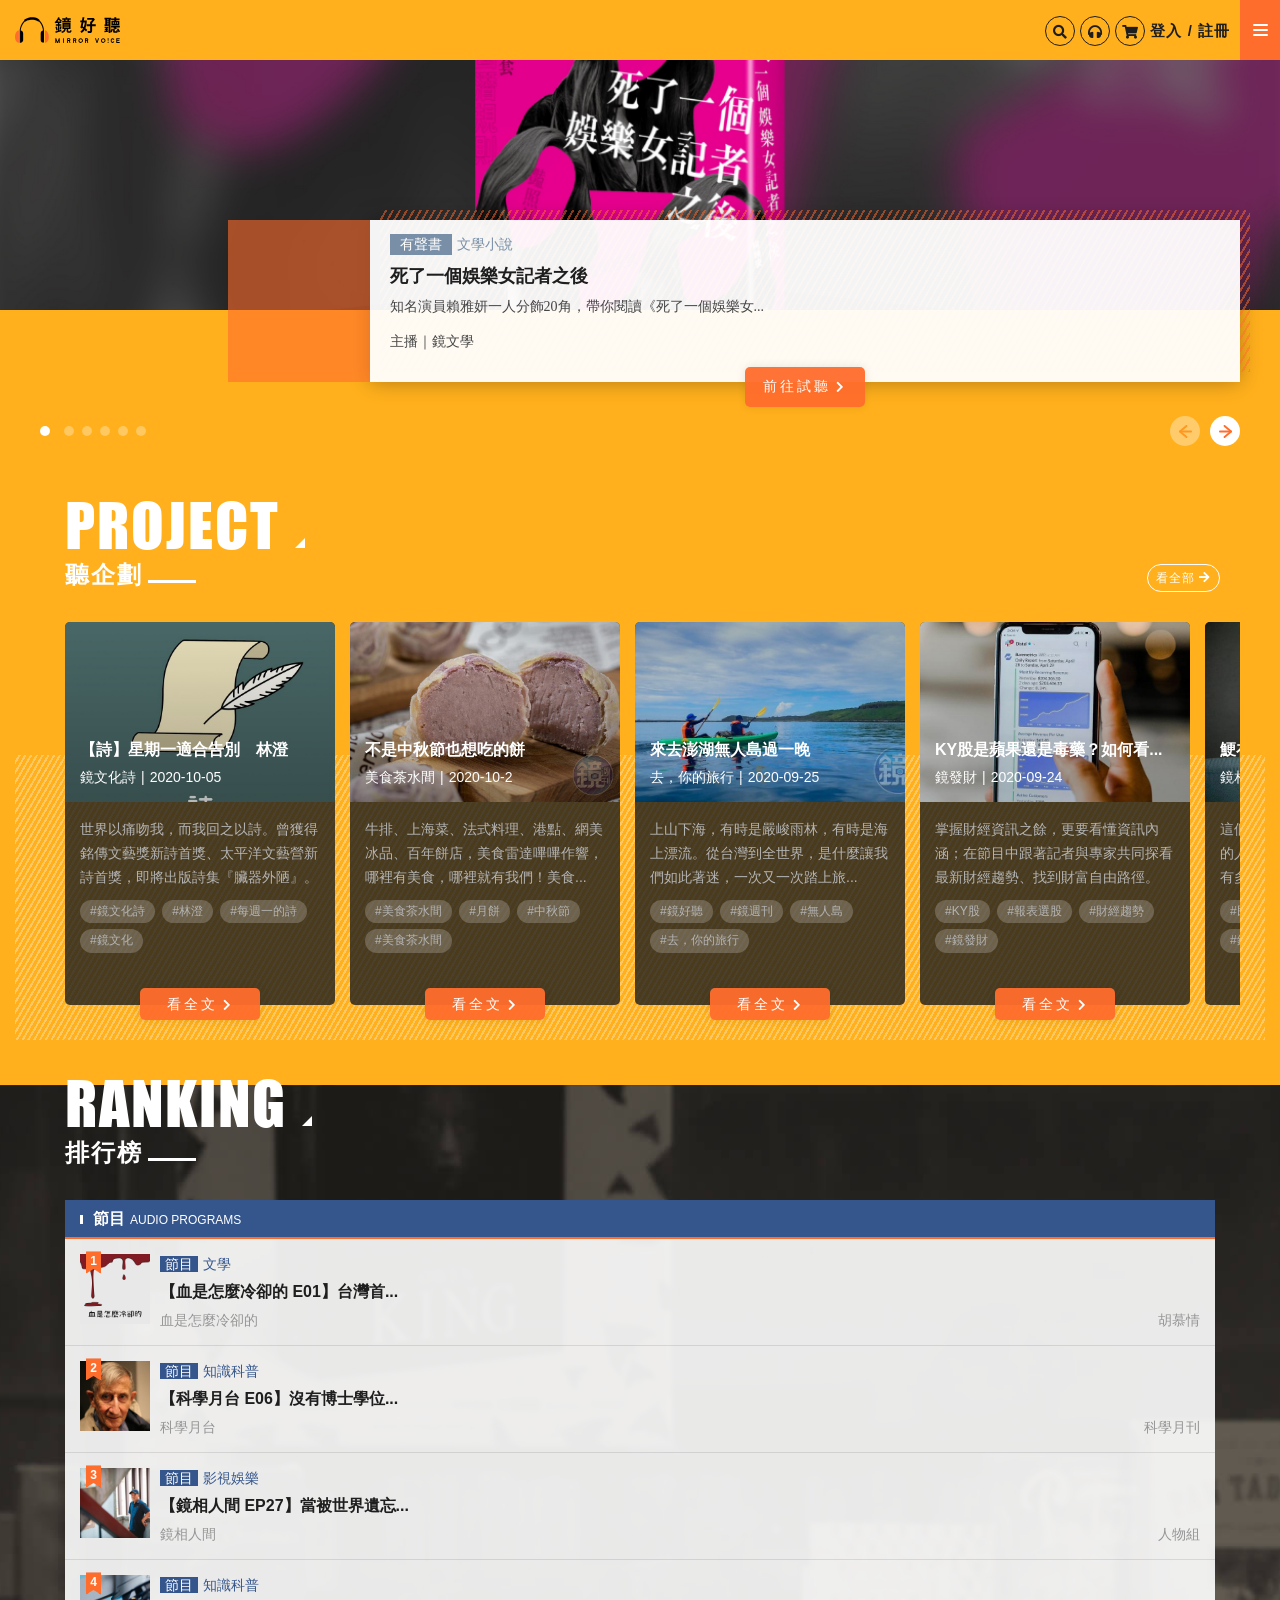
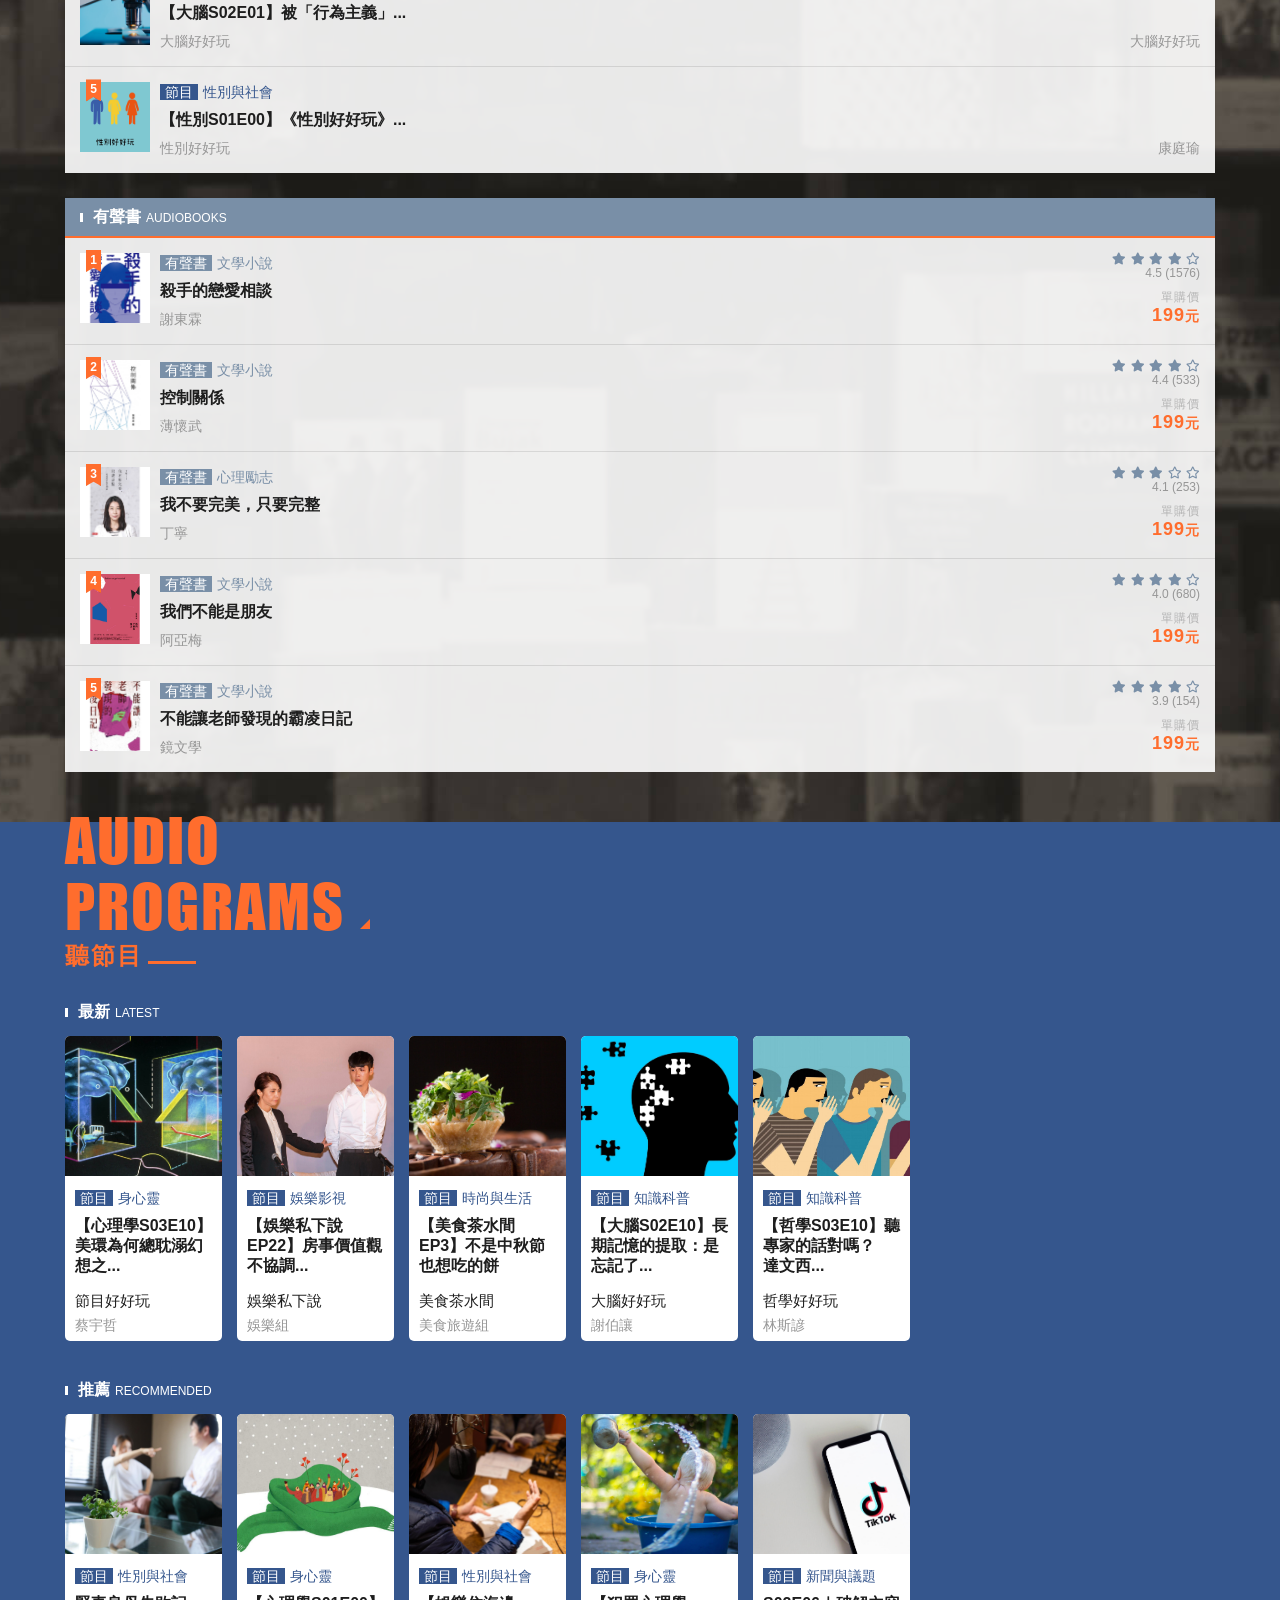
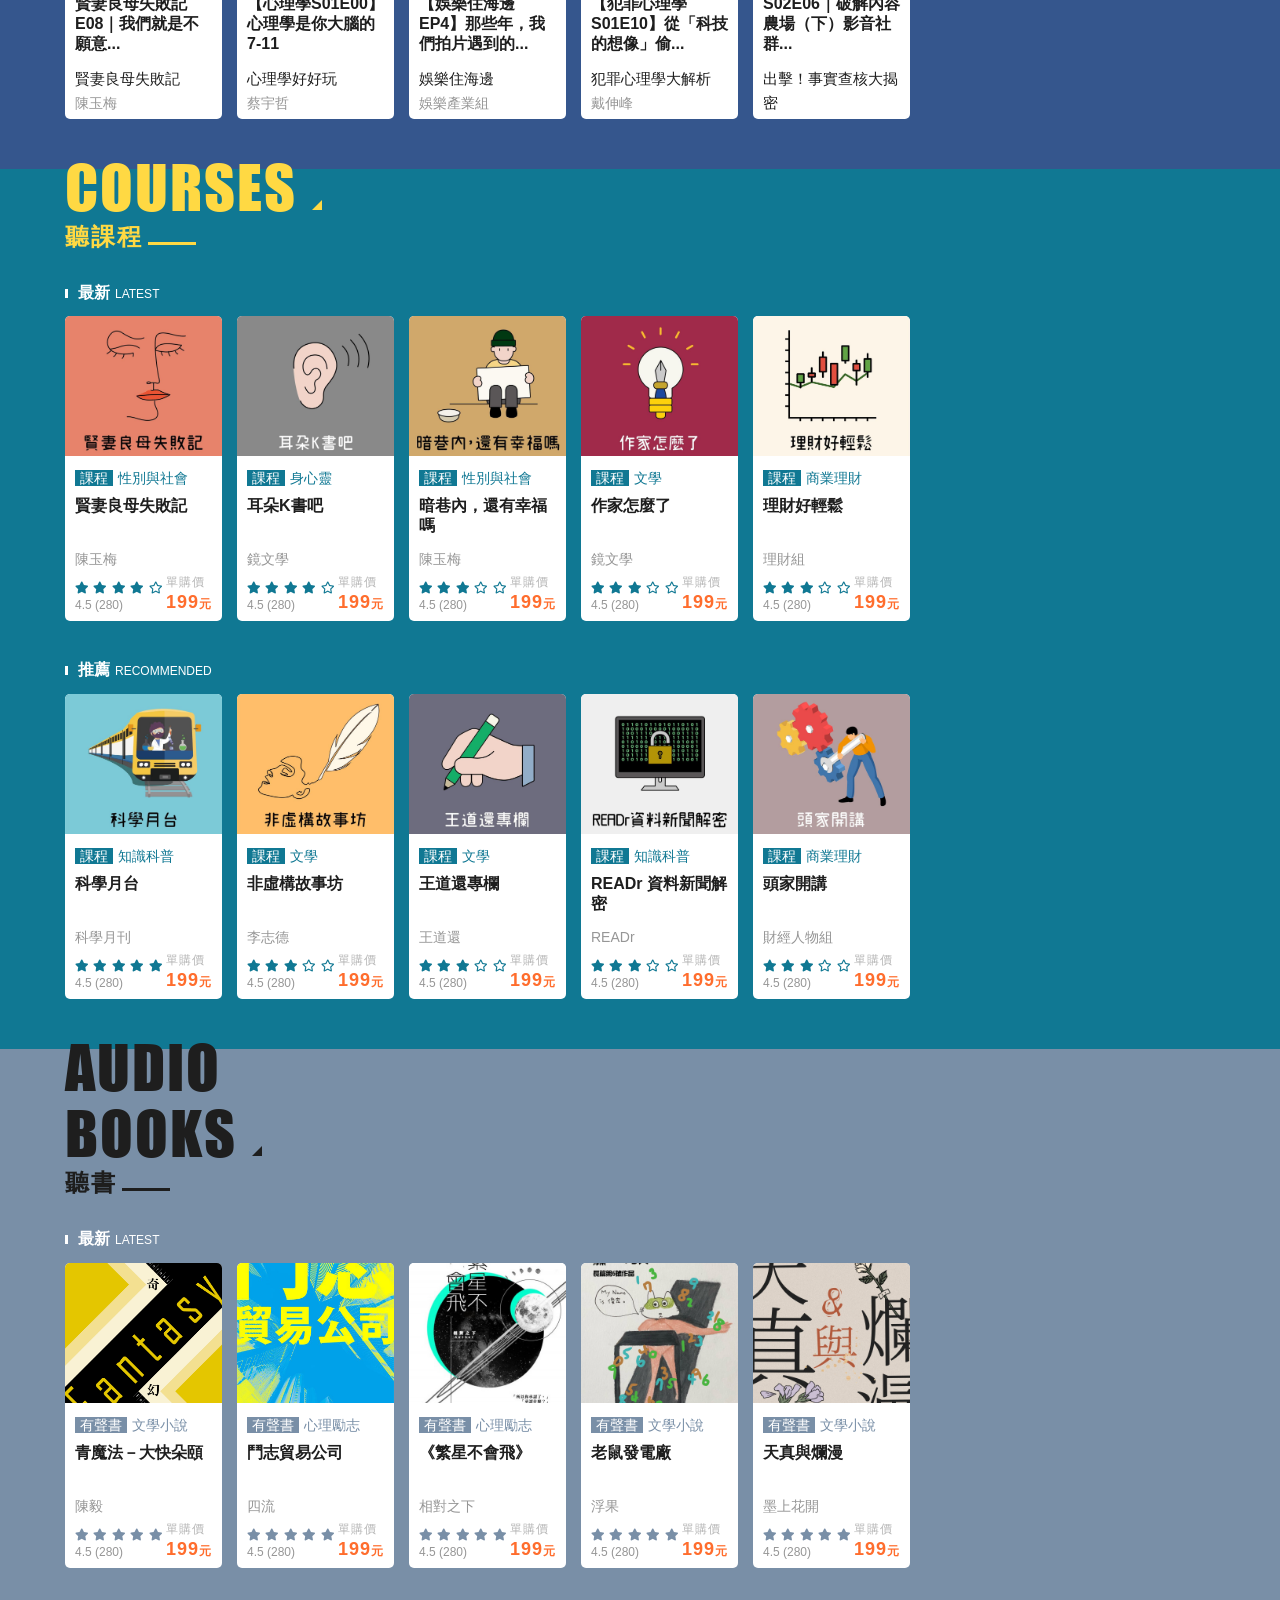
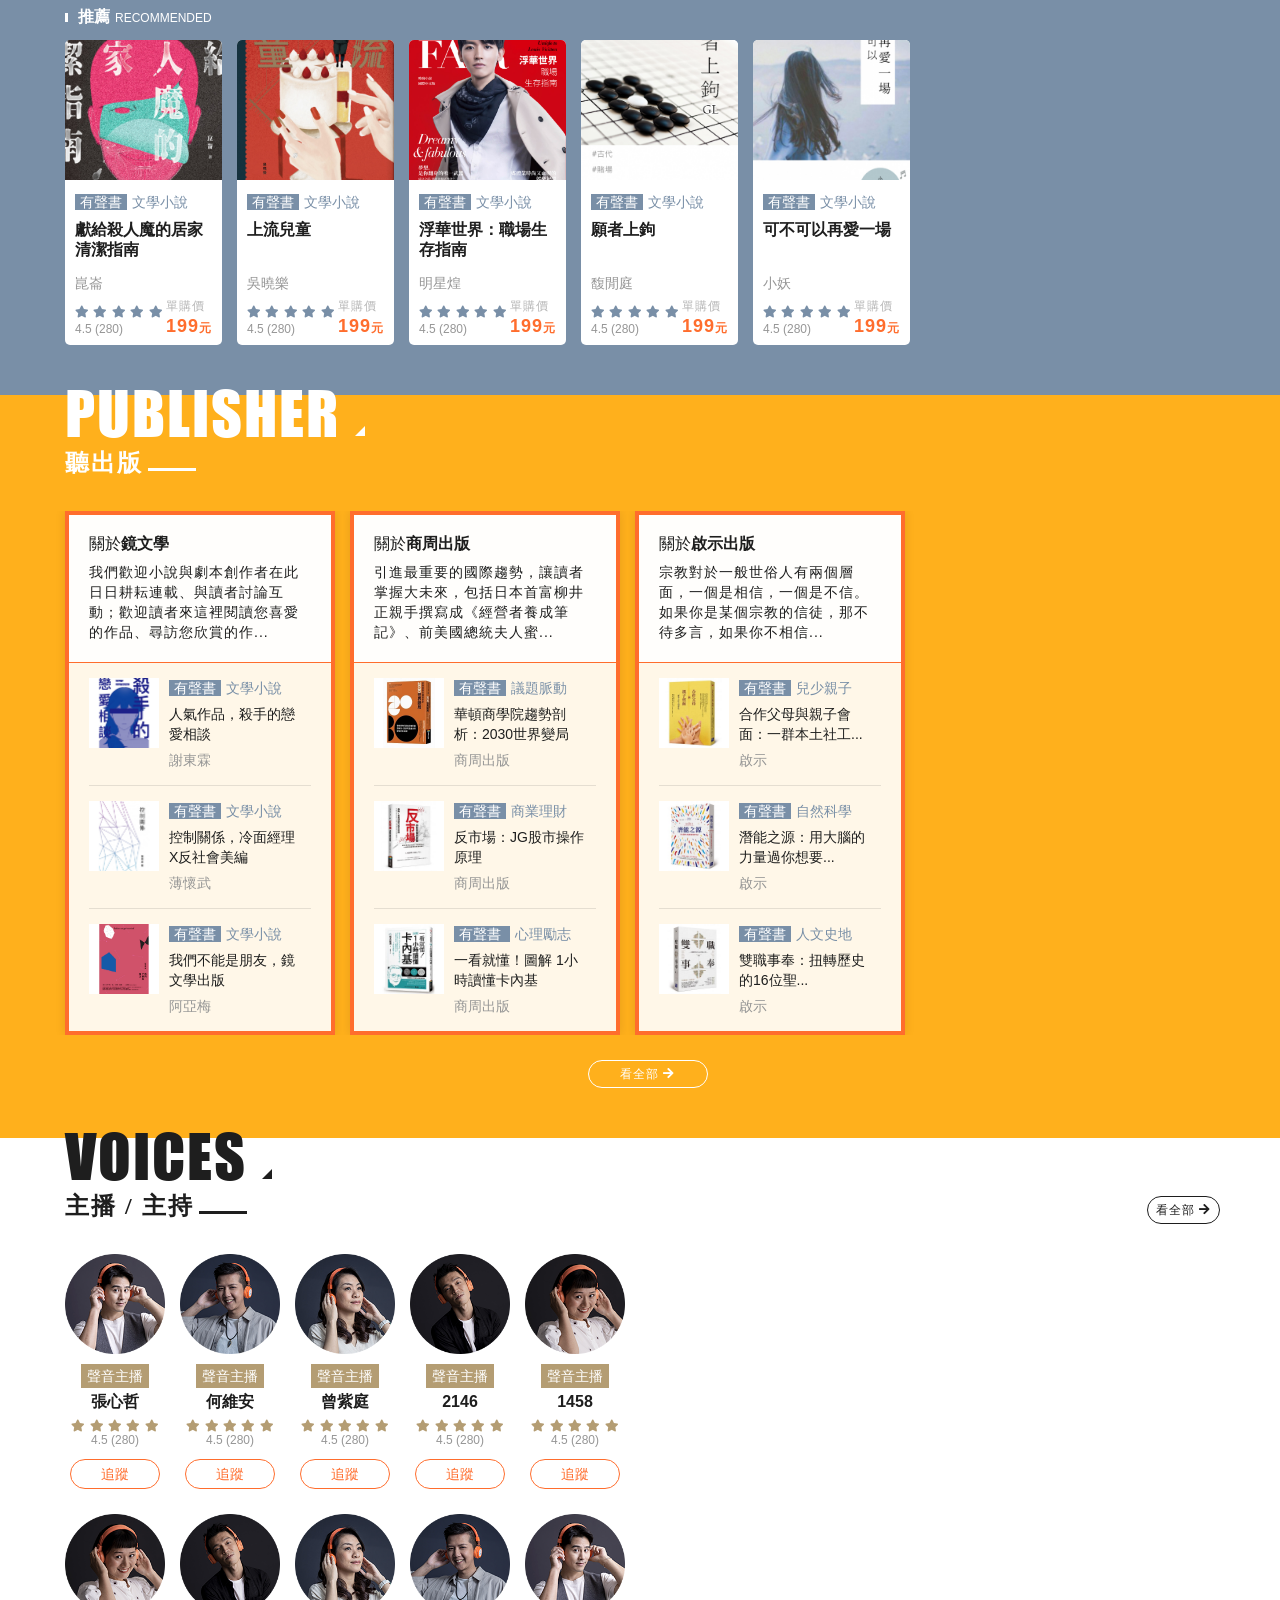
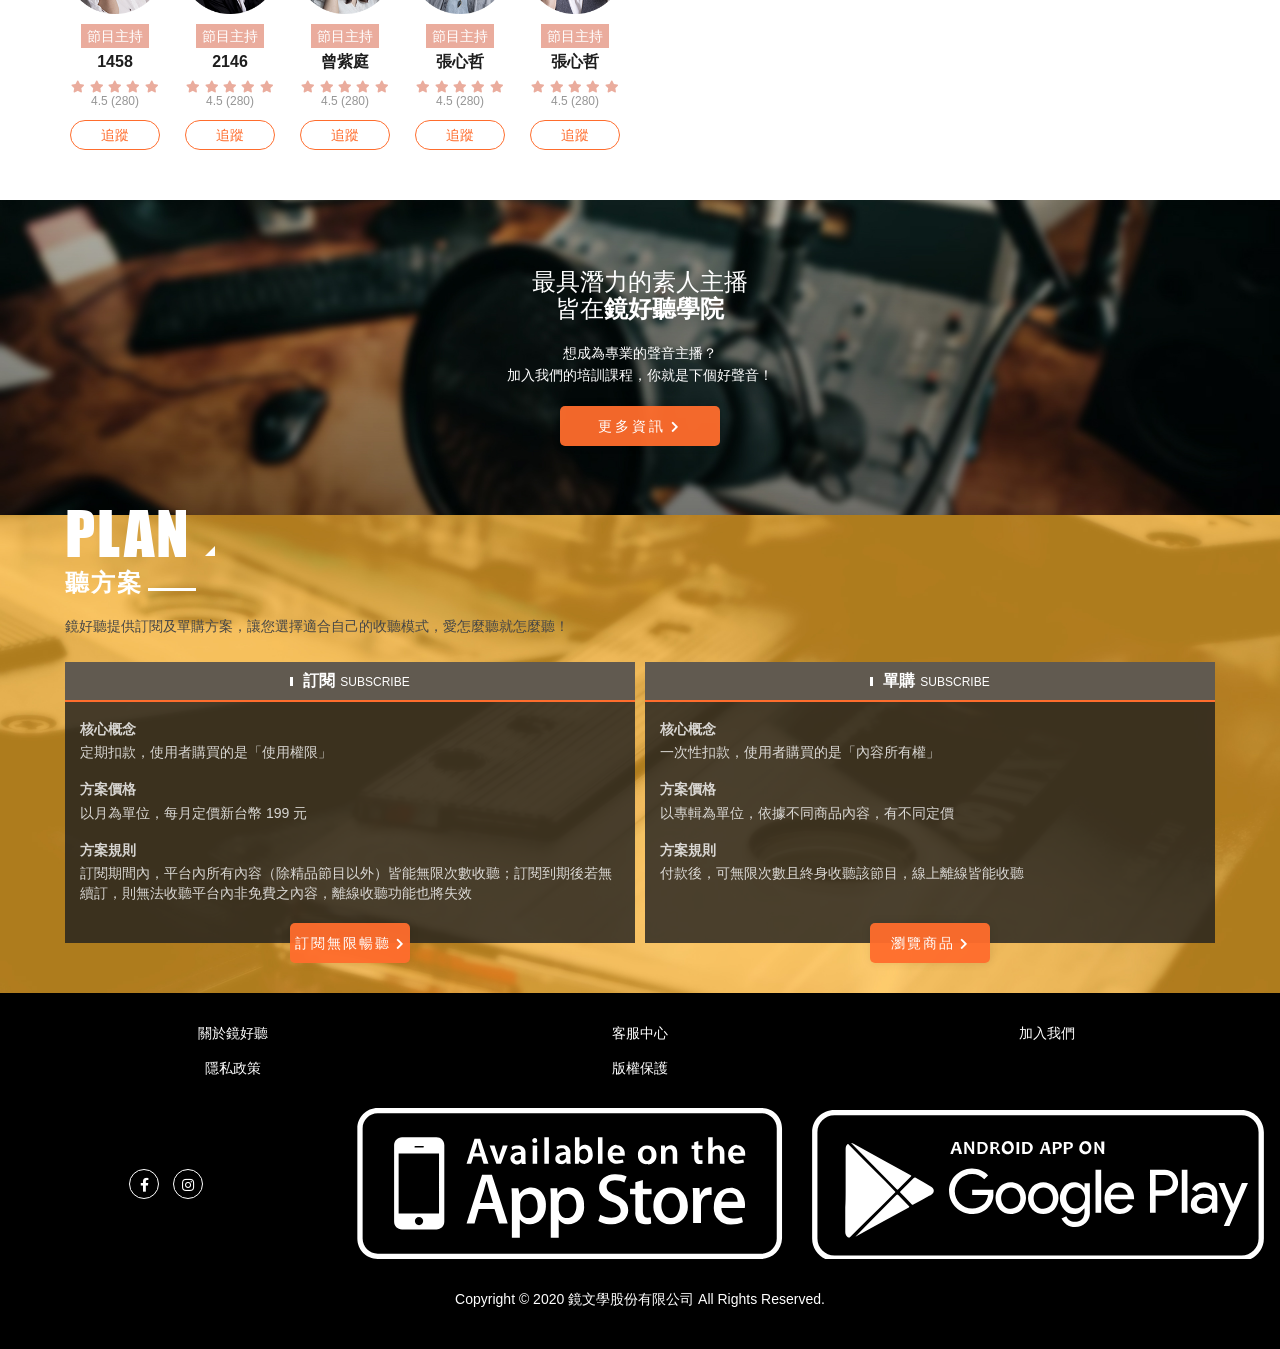
==== index.html @ 54703d1b "mirror3.0" ====
<!DOCTYPE html>
<html lang="">

<head>
    <meta charset="utf-8">
    <meta http-equiv="X-UA-Compatible" content="IE=edge">
    <meta name="viewport" content="width=device-width, initial-scale=1">

    <meta http-equiv="pragma" content="no-cache">
    <meta http-equiv="expires" content="0">
    <meta http-equiv="cache-control" content="no-cache">

    <title>鏡好聽</title>
    
    

    <!-- Bootstrap CSS -->
    <link rel="stylesheet" href="css/bootstrap.min.css">

    <!-- Swiper CSS -->
    <link rel="stylesheet" href="css/swiper-bundle.min.css">

    <!-- font awesome -->
    <link rel="stylesheet" href="css/font-awesome.min.css">
    <link rel="stylesheet" href="https://use.fontawesome.com/releases/v5.2.0/css/all.css" integrity="sha384-hWVjflwFxL6sNzntih27bfxkr27PmbbK/iSvJ+a4+0owXq79v+lsFkW54bOGbiDQ" crossorigin="anonymous">
    
    <!-- Header/Footer CSS -->
    

    <!-- Index CSS -->
    <link rel="stylesheet" href="css/style.css">



    <!--Google Ads-->


</head>

<body>

    <input type="checkbox" name="" id="main-switch">

    <header class="main">
        <div class="main-logo">
            <a href="index.html"><img src="img/logo-voice.svg"></a>
            <label class="hb">
                <span></span>
                <span></span>
                <span></span>
            </label>
        </div>
        <nav class="main-nav">
            <ul>
                <li><a href="#">聽節目</a></li>
                <li><a href="#">聽課程</a></li>
                <li><a href="#">聽書</a></li>
                <li><a href="#">聽主播</a></li>
                <li><a href="#">聽企劃</a></li>
                <li><a href="#">訂閱鏡好聽</a></li>
                <li><a href="#">APP下載</a></li>
                <li class="nav-icon">
                    <a class="icon facebook" href="#"><i class="fab fa-facebook-f"></i></a>
                    <a class="icon instagram" href="#"><i class="fab fa-instagram"></i></a>
                </li>
            </ul>
        </nav>
        <div class="main-icon">
            <a class="icon search" href="#"><i class="fas fa-search"></i></a>
            <a class="icon headphones" href="#"><i class="fas fa-headphones"></i></a>
            <a class="icon shopping" href="#"><i class="fas fa-shopping-cart"></i></a>
            <a class="login" href="#">登入 / 註冊</a>
        </div>
    </header>



    <main>
        <section class="kv">
            <div class="kv-swiper-container">
                <div class="swiper-wrapper">
                    <div class="swiper-slide"><img class="img-responsive" src="img/banner-01.jpg" alt=""></div>
                    <div class="swiper-slide"><img class="img-responsive" src="img/banner-02.jpg" alt=""></div>
                    <div class="swiper-slide"><img class="img-responsive" src="img/banner-03.jpg" alt=""></div>
                    <div class="swiper-slide"><img class="img-responsive" src="img/banner-01.jpg" alt=""></div>
                    <div class="swiper-slide"><img class="img-responsive" src="img/banner-02.jpg" alt=""></div>
                    <div class="swiper-slide"><img class="img-responsive" src="img/banner-03.jpg" alt=""></div>
                </div>
                <!-- Add Arrows -->
                <div class="swiper-button-next"></div>
                <div class="swiper-button-prev"></div>
                <!-- Add Pagination -->
                <div class="kv-swiper-pagination"></div>
            </div>
            <div class="kv-txt">
                <div class="txtbox">
                    <div class="tag">
                        <span>有聲書</span>文學小說
                    </div>
                    <h3>死了一個娛樂女記者之後</h3>
                    <p>知名演員賴雅妍一人分飾20角，帶你閱讀《死了一個娛樂女...</p>
                    <p class="txt-anchor">主播｜鏡文學</p>
                    <a class="btn-more" href="album-book.html">前往試聽<i class="fas fa-chevron-right"></i></a>
                </div>
            </div>
        </section>



        <!-- 聽企劃 -->
        <section class="project">
            <div class="container">
                <div class="title">
                    <div class="title-txt">
                        <h2>PROJECT</h2>
                        <p>聽企劃</p>
                    </div>
                    <div class="title-btn">
                        <a class="btn-more-oblong" href="project.html">看全部 <i class="fas fa-arrow-right"></i></a>
                    </div>
                </div>
                <!-- Swiper -->
                <div class="swiper-container">
                    <div class="swiper-wrapper">
                        <div class="swiper-slide">
                            <a class="project-item" href="project-content.html">
                                <div class="project-img">
                                    <img src="img/img-project-02.jpg">
                                    <div class="project-title">
                                        <h3>【詩】星期一適合告別　林澄</h3>
                                        <p>鏡文化詩<span>2020-10-05</span></p>
                                    </div>
                                </div>
                                <div class="project-txt">
                                    <p>世界以痛吻我，而我回之以詩。曾獲得銘傳文藝獎新詩首獎、太平洋文藝營新詩首獎，即將出版詩集『臟器外陋』。</p>
                                    <div class="tag">
                                        <div class="tag-item">#鏡文化詩</div>
                                        <div class="tag-item">#林澄</div>
                                        <div class="tag-item">#每週一的詩</div>
                                        <div class="tag-item">#鏡文化</div>
                                    </div>
                                </div>
                                <div class="btn-more">看全文<i class="fas fa-chevron-right"></i></div>
                            </a>
                        </div>
                        <div class="swiper-slide">
                            <a class="project-item" href="project-content.html">
                                <div class="project-img">
                                    <img src="img/img-project-03.jpg">
                                    <div class="project-title">
                                        <h3>不是中秋節也想吃的餅</h3>
                                        <p>美食茶水間<span>2020-10-2</span></p>
                                    </div>
                                </div>
                                <div class="project-txt">
                                    <p>牛排、上海菜、法式料理、港點、網美冰品、百年餅店，美食雷達嗶嗶作響，哪裡有美食，哪裡就有我們！美食...</p>
                                    <div class="tag">
                                        <div class="tag-item">#美食茶水間</div>
                                        <div class="tag-item">#月餅</div>
                                        <div class="tag-item">#中秋節</div>
                                        <div class="tag-item">#美食茶水間</div>
                                    </div>
                                </div>
                                <div class="btn-more">看全文<i class="fas fa-chevron-right"></i></div>
                            </a>
                        </div>
                        <div class="swiper-slide">
                            <a class="project-item" href="project-content.html">
                                <div class="project-img">
                                    <img src="img/img-project-04.jpg">
                                    <div class="project-title">
                                        <h3>來去澎湖無人島過一晚</h3>
                                        <p>去，你的旅行<span>2020-09-25</span></p>
                                    </div>
                                </div>
                                <div class="project-txt">
                                    <p>上山下海，有時是嚴峻雨林，有時是海上漂流。從台灣到全世界，是什麼讓我們如此著迷，一次又一次踏上旅... </p>
                                    <div class="tag">
                                        <div class="tag-item">#鏡好聽</div>
                                        <div class="tag-item">#鏡週刊</div>
                                        <div class="tag-item">#無人島</div>
                                        <div class="tag-item">#去，你的旅行</div>
                                    </div>
                                </div>
                                <div class="btn-more">看全文<i class="fas fa-chevron-right"></i></div>
                            </a>
                        </div>
                        <div class="swiper-slide">
                            <a class="project-item" href="project-content.html">
                                <div class="project-img">
                                    <img src="img/img-project-05.jpg">
                                    <div class="project-title">
                                        <h3>KY股是蘋果還是毒藥？如何看...</h3>
                                        <p>鏡發財<span>2020-09-24</span></p>
                                    </div>
                                </div>
                                <div class="project-txt">
                                    <p>掌握財經資訊之餘，更要看懂資訊內涵；在節目中跟著記者與專家共同探看最新財經趨勢、找到財富自由路徑。</p>
                                    <div class="tag">
                                        <div class="tag-item">#KY股</div>
                                        <div class="tag-item">#報表選股</div>
                                        <div class="tag-item">#財經趨勢</div>
                                        <div class="tag-item">#鏡發財</div>
                                    </div>
                                </div>
                                <div class="btn-more">看全文<i class="fas fa-chevron-right"></i></div>
                            </a>
                        </div>
                        <div class="swiper-slide">
                            <a class="project-item" href="project-content.html">
                                <div class="project-img">
                                    <img src="img/img-project-06.jpg">
                                    <div class="project-title">
                                        <h3>鯁在民主化咽喉上的魚刺</h3>
                                        <p>鏡相人間<span>2020-09-22</span></p>
                                    </div>
                                </div>
                                <div class="project-txt">
                                    <p>這個節目將和大家聊聊，記者們所採訪的人物故事。一樣米養百樣人，這世界有多少人，就有多少種不同...</p>
                                    <div class="tag">
                                        <div class="tag-item">#民主化</div>
                                        <div class="tag-item">#鏡好聽</div>
                                        <div class="tag-item">#鏡週刊</div>
                                        <div class="tag-item">#鏡相人間</div>
                                    </div>
                                </div>
                                <div class="btn-more" href="project-content.html">看全文<i class="fas fa-chevron-right"></i></div>
                            </a>
                        </div>
                    </div>
                </div>
            </div>
        </section>



        <!-- 排行榜 -->
        <section class="ranking">
            <div class="container">
                <div class="title">
                    <div class="title-txt">
                        <h2>RANKING</h2>
                        <p>排行榜</p>
                    </div>
                </div>
                <div class="ranking-box">
                    <div class="ranking-item">
                        <div class="category-title">
                            <h2>節目<span>AUDIO PROGRAMS</span></h2>
                            <!-- <a class="btn-more-oblong" href="#">看全部 <i class="fas fa-arrow-right"></i></a> -->
                        </div>
                        <div class="rank-item">
                            <a class="rank-item-list" href="album-podcast.html">
                                <div class="rank-txt rank-txt-program">
                                    <div class="rank-img">
                                        <img src="img/img-ranking-02.jpg" alt="">
                                        <div class="num">1</div>
                                    </div>
                                    <div class="rank-title">
                                        <div class="tag">
                                            <span>節目</span>文學
                                        </div>
                                        <h3>【血是怎麼冷卻的 E01】台灣首...</h3>
                                        <div class="rank-program">
                                            <p>血是怎麼冷卻的</p>
                                            <p class="host">胡慕情</p>
                                        </div>
                                    </div>
                                </div>
                            </a>
                            <a class="rank-item-list" href="album-podcast.html">
                                <div class="rank-txt rank-txt-program">
                                    <div class="rank-img">
                                        <img src="img/img-ranking-03.jpg" alt="">
                                        <div class="num">2</div>
                                    </div>
                                    <div class="rank-title">
                                        <div class="tag">
                                            <span>節目</span>知識科普
                                        </div>
                                        <h3>【科學月台 E06】沒有博士學位...</h3>
                                        <div class="rank-program">
                                            <p>科學月台</p>
                                            <p class="host">科學月刊</p>
                                        </div>
                                    </div>
                                </div>
                            </a>
                            <a class="rank-item-list" href="album-podcast.html">
                                <div class="rank-txt rank-txt-program">
                                    <div class="rank-img">
                                        <img src="img/img-ranking-04.jpg" alt="">
                                        <div class="num">3</div>
                                    </div>
                                    <div class="rank-title">
                                        <div class="tag">
                                            <span>節目</span>影視娛樂
                                        </div>
                                        <h3>【鏡相人間 EP27】當被世界遺忘...</h3>
                                        <div class="rank-program">
                                            <p>鏡相人間</p>
                                            <p class="host">人物組</p>
                                        </div>
                                    </div>
                                </div>
                            </a>
                            <a class="rank-item-list" href="album-podcast.html">
                                <div class="rank-txt rank-txt-program">
                                    <div class="rank-img">
                                        <img src="img/img-ranking-05.jpg" alt="">
                                        <div class="num">4</div>
                                    </div>
                                    <div class="rank-title">
                                        <div class="tag">
                                            <span>節目</span>知識科普
                                        </div>
                                        <h3>【大腦S02E01】被「行為主義」...</h3>
                                        <div class="rank-program">
                                            <p>大腦好好玩</p>
                                            <p class="host">大腦好好玩</p>
                                        </div>
                                    </div>
                                </div>
                            </a>
                            <a class="rank-item-list" href="album-podcast.html">
                                <div class="rank-txt rank-txt-program">
                                    <div class="rank-img">
                                        <img src="img/img-ranking-06.jpg" alt="">
                                        <div class="num">5</div>
                                    </div>
                                    <div class="rank-title">
                                        <div class="tag">
                                            <span>節目</span>性別與社會
                                        </div>
                                        <h3>【性別S01E00】《性別好好玩》...</h3>
                                        <div class="rank-program">
                                            <p>性別好好玩</p>
                                            <p class="host">康庭瑜</p>
                                        </div>
                                    </div>
                                </div>
                            </a>
                        </div>
                    </div>
                    <div class="ranking-item">
                        <div class="category-title">
                            <h2>有聲書<span>AUDIOBOOKS</span></h2>
                            <!-- <a class="btn-more-oblong" href="#">看全部 <i class="fas fa-arrow-right"></i></a> -->
                        </div>
                        <div class="rank-item">
                            <a class="rank-item-list" href="album-book.html">
                                <div class="rank-txt">
                                    <div class="rank-img">
                                        <img src="img/img-ranking-11.jpg" alt="">
                                        <div class="num">1</div>
                                    </div>
                                    <div class="rank-title">
                                        <div class="tag">
                                            <span>有聲書</span>文學小說
                                        </div>
                                        <h3>殺手的戀愛相談</h3>
                                        <p>謝東霖</p>
                                    </div>
                                </div>
                                <div class="rank-price">
                                    <div class="star">
                                        <div class="icon-star">
                                            <i class="fas fa-star"></i>
                                            <i class="fas fa-star"></i>
                                            <i class="fas fa-star"></i>
                                            <i class="fas fa-star"></i>
                                            <i class="far fa-star"></i>
                                        </div>
                                        <p>4.5 (1576)</p>
                                    </div>
                                    <div class="price">
                                        <p>單購價</p>
                                        <p>199<span>元</span></p>
                                    </div>
                                </div>
                            </a>
                            <a class="rank-item-list" href="album-book.html">
                                <div class="rank-txt">
                                    <div class="rank-img">
                                        <img src="img/img-ranking-12.jpg" alt="">
                                        <div class="num">2</div>
                                    </div>
                                    <div class="rank-title">
                                        <div class="tag">
                                            <span>有聲書</span>文學小說
                                        </div>
                                        <h3>控制關係</h3>
                                        <p>薄懷武</p>
                                    </div>
                                </div>
                                <div class="rank-price">
                                    <div class="star">
                                        <div class="icon-star">
                                            <i class="fas fa-star"></i>
                                            <i class="fas fa-star"></i>
                                            <i class="fas fa-star"></i>
                                            <i class="fas fa-star"></i>
                                            <i class="far fa-star"></i>
                                        </div>
                                        <p>4.4 (533)</p>
                                    </div>
                                    <div class="price">
                                        <p>單購價</p>
                                        <p>199<span>元</span></p>
                                    </div>
                                </div>
                            </a>
                            <a class="rank-item-list" href="album-book.html">
                                <div class="rank-txt">
                                    <div class="rank-img">
                                        <img src="img/img-ranking-13.jpg" alt="">
                                        <div class="num">3</div>
                                    </div>
                                    <div class="rank-title">
                                        <div class="tag">
                                            <span>有聲書</span>心理勵志
                                        </div>
                                        <h3>我不要完美，只要完整</h3>
                                        <p>丁寧</p>
                                    </div>
                                </div>
                                <div class="rank-price">
                                    <div class="star">
                                        <div class="icon-star">
                                            <i class="fas fa-star"></i>
                                            <i class="fas fa-star"></i>
                                            <i class="fas fa-star"></i>
                                            <i class="far fa-star"></i>
                                            <i class="far fa-star"></i>
                                        </div>
                                        <p>4.1 (253)</p>
                                    </div>
                                    <div class="price">
                                        <p>單購價</p>
                                        <p>199<span>元</span></p>
                                    </div>
                                </div>
                            </a>
                            <a class="rank-item-list" href="album-book.html">
                                <div class="rank-txt">
                                    <div class="rank-img">
                                        <img src="img/img-ranking-14.jpg" alt="">
                                        <div class="num">4</div>
                                    </div>
                                    <div class="rank-title">
                                        <div class="tag">
                                            <span>有聲書</span>文學小說
                                        </div>
                                        <h3>我們不能是朋友</h3>
                                        <p>阿亞梅</p>
                                    </div>
                                </div>
                                <div class="rank-price">
                                    <div class="star">
                                        <div class="icon-star">
                                            <i class="fas fa-star"></i>
                                            <i class="fas fa-star"></i>
                                            <i class="fas fa-star"></i>
                                            <i class="fas fa-star"></i>
                                            <i class="far fa-star"></i>
                                        </div>
                                        <p>4.0 (680)</p>
                                    </div>
                                    <div class="price">
                                        <p>單購價</p>
                                        <p>199<span>元</span></p>
                                    </div>
                                </div>
                            </a>
                            <a class="rank-item-list" href="album-book.html">
                                <div class="rank-txt">
                                    <div class="rank-img">
                                        <img src="img/img-ranking-15.jpg" alt="">
                                        <div class="num">5</div>
                                    </div>
                                    <div class="rank-title">
                                        <div class="tag">
                                            <span>有聲書</span>文學小說
                                        </div>
                                        <h3>不能讓老師發現的霸凌日記</h3>
                                        <p>鏡文學</p>
                                    </div>
                                </div>
                                <div class="rank-price">
                                    <div class="star">
                                        <div class="icon-star">
                                            <i class="fas fa-star"></i>
                                            <i class="fas fa-star"></i>
                                            <i class="fas fa-star"></i>
                                            <i class="fas fa-star"></i>
                                            <i class="far fa-star"></i>
                                        </div>
                                        <p>3.9 (154)</p>
                                    </div>
                                    <div class="price">
                                        <p>單購價</p>
                                        <p>199<span>元</span></p>
                                    </div>
                                </div>
                            </a>
                        </div>
                    </div>
                </div>
            </div>
        </section>



        <!-- 聽節目 -->
        <section class="podcast">
            <div class="container">
                <div class="title">
                    <div class="title-txt">
                        <h2>AUDIO<br>PROGRAMS</h2>
                        <p>聽節目</p>
                    </div>
                </div>
                <!-- 最新 -->
                <div class="book-box">
                    <div class="category-title">
                        <h2>最新<span>LATEST</span></h2>
                    </div>
                    <!-- Swiper -->
                    <div class="swiper-container">
                        <div class="swiper-wrapper">
                            <div class="swiper-slide">
                                <a class="book-item" href="album-podcast.html">
                                    <div class="book-img">
                                        <img src="img/img-book-02.jpg" alt="">
                                    </div>
                                    <div class="book-txt">
                                        <div class="book-title">
                                            <div class="tag">
                                                <span>節目</span>身心靈
                                            </div>
                                            <h3>【心理學S03E10】美環為何總耽溺幻想之...</h3>
                                        </div>

                                        <div class="book-program">
                                            <p>節目好好玩</p>
                                            <p class="host">蔡宇哲</p>
                                        </div>
                                    </div>
                                </a>
                            </div>
                            <div class="swiper-slide">
                                <a class="book-item" href="album-podcast.html">
                                    <div class="book-img">
                                        <img src="img/img-book-03.jpg" alt="">
                                    </div>
                                    <div class="book-txt">
                                        <div class="book-title">
                                            <div class="tag">
                                                <span>節目</span>娛樂影視
                                            </div>
                                            <h3>【娛樂私下說 EP22】房事價值觀不協調...</h3>
                                        </div>

                                        <div class="book-program">
                                            <p>娛樂私下說</p>
                                            <p class="host">娛樂組</p>
                                        </div>
                                    </div>
                                </a>
                            </div>
                            <div class="swiper-slide">
                                <a class="book-item" href="album-podcast.html">
                                    <div class="book-img">
                                        <img src="img/img-book-04.jpg" alt="">
                                    </div>
                                    <div class="book-txt">
                                        <div class="book-title">
                                            <div class="tag">
                                                <span>節目</span>時尚與生活
                                            </div>
                                            <h3>【美食茶水間 EP3】不是中秋節也想吃的餅</h3>
                                        </div>

                                        <div class="book-program">
                                            <p>美食茶水間</p>
                                            <p class="host">美食旅遊組</p>
                                        </div>
                                    </div>
                                </a>
                            </div>
                            <div class="swiper-slide">
                                <a class="book-item" href="album-podcast.html">
                                    <div class="book-img">
                                        <img src="img/img-book-05.jpg" alt="">
                                    </div>
                                    <div class="book-txt">
                                        <div class="book-title">
                                            <div class="tag">
                                                <span>節目</span>知識科普
                                            </div>
                                            <h3>【大腦S02E10】長期記憶的提取：是忘記了...</h3>
                                        </div>    

                                        <div class="book-program">
                                            <p>大腦好好玩</p>
                                            <p class="host">謝伯讓</p>
                                        </div>
                                    </div>
                                </a>
                            </div>
                            <div class="swiper-slide">
                                <a class="book-item" href="album-podcast.html">
                                    <div class="book-img">
                                        <img src="img/img-book-06.jpg" alt="">
                                    </div>
                                    <div class="book-txt">
                                        <div class="book-title">
                                            <div class="tag">
                                                <span>節目</span>知識科普
                                            </div>
                                            <h3>【哲學S03E10】聽專家的話對嗎？　達文西...</h3>
                                        </div>    

                                        <div class="book-program">
                                            <p>哲學好好玩</p>
                                            <p class="host">林斯諺</p>
                                        </div>
                                    </div>
                                </a>
                            </div>
                        </div>
                    </div>
                </div>
                <!-- 推薦 -->
                <div class="book-box">
                    <div class="category-title">
                        <h2>推薦<span>RECOMMENDED</span></h2>
                    </div>
                    <!-- Swiper -->
                    <div class="swiper-container">
                        <div class="swiper-wrapper">
                            <div class="swiper-slide">
                                <a class="book-item" href="album-podcast.html">
                                    <div class="book-img">
                                        <img src="img/img-book-07.jpg" alt="">
                                    </div>
                                    <div class="book-txt">
                                        <div class="book-title">
                                            <div class="tag">
                                                <span>節目</span>性別與社會
                                            </div>
                                            <h3>賢妻良母失敗記 E08｜我們就是不願意...</h3>
                                        </div>

                                        <div class="book-program">
                                            <p>賢妻良母失敗記</p>
                                            <p class="host">陳玉梅</p>
                                        </div>
                                    </div>
                                </a>
                            </div>
                            <div class="swiper-slide">
                                <a class="book-item" href="album-podcast.html">
                                    <div class="book-img">
                                        <img src="img/img-book-08.jpg" alt="">
                                    </div>
                                    <div class="book-txt">
                                        <div class="book-title">
                                            <div class="tag">
                                                <span>節目</span>身心靈
                                            </div>
                                            <h3>【心理學S01E00】心理學是你大腦的7-11</h3>
                                        </div>

                                        <div class="book-program">
                                            <p>心理學好好玩</p>
                                            <p class="host">蔡宇哲</p>
                                        </div>
                                    </div>
                                </a>
                            </div>
                            <div class="swiper-slide">
                                <a class="book-item" href="album-podcast.html">
                                    <div class="book-img">
                                        <img src="img/img-book-09.jpg" alt="">
                                    </div>
                                    <div class="book-txt">
                                        <div class="book-title">
                                            <div class="tag">
                                                <span>節目</span>性別與社會
                                            </div>
                                            <h3>【娛樂住海邊 EP4】那些年，我們拍片遇到的...</h3>
                                        </div>

                                        <div class="book-program">
                                            <p>娛樂住海邊</p>
                                            <p class="host">娛樂產業組</p>
                                        </div>
                                    </div>
                                </a>
                            </div>
                            <div class="swiper-slide">
                                <a class="book-item" href="album-podcast.html">
                                    <div class="book-img">
                                        <img src="img/img-book-10.jpg" alt="">
                                    </div>
                                    <div class="book-txt">
                                        <div class="book-title">
                                            <div class="tag">
                                                <span>節目</span>身心靈
                                            </div>
                                            <h3>【犯罪心理學S01E10】從「科技的想像」偷...</h3>
                                        </div>

                                        <div class="book-program">
                                            <p>犯罪心理學大解析</p>
                                            <p class="host">戴伸峰</p>
                                        </div>
                                    </div>
                                </a>
                            </div>
                            <div class="swiper-slide">
                                <a class="book-item" href="album-podcast.html">
                                    <div class="book-img">
                                        <img src="img/img-book-11.jpg" alt="">
                                    </div>
                                    <div class="book-txt">
                                        <div class="book-title">
                                            <div class="tag">
                                                <span>節目</span>新聞與議題
                                            </div>
                                            <h3>S02E06｜破解內容農場（下）影音社群...</h3>
                                        </div>

                                        <div class="book-program">
                                            <p>出擊！事實查核大揭密</p>
                                            <p class="host">台灣事實查核中心</p>
                                        </div>
                                    </div>
                                </a>
                            </div>
                        </div>
                    </div>
                </div>
            </div>
        </section>



        <!-- 聽課程 -->
        <section class="course">
            <div class="container">
                <div class="title">
                    <div class="title-txt">
                        <h2>COURSES</h2>
                        <p>聽課程</p>
                    </div>
                </div>
                <!-- 最新 -->
                <div class="book-box">
                    <div class="category-title">
                        <h2>最新<span>LATEST</span></h2>
                    </div>
                    <!-- Swiper -->
                    <div class="swiper-container">
                        <div class="swiper-wrapper">
                            <div class="swiper-slide">
                                <a class="book-item" href="album-course.html">
                                    <div class="book-img">
                                        <img src="img/img-book-12.jpg" alt="">
                                    </div>
                                    <div class="book-txt">
                                        <div class="book-title">
                                            <div class="tag">
                                                <span>課程</span>性別與社會
                                            </div>
                                            <h3>賢妻良母失敗記</h3>
                                            <p>陳玉梅</p>
                                        </div>

                                        <div class="book-price">
                                            <div class="star">
                                                <div class="icon-star">
                                                    <i class="fas fa-star"></i>
                                                    <i class="fas fa-star"></i>
                                                    <i class="fas fa-star"></i>
                                                    <i class="fas fa-star"></i>
                                                    <i class="far fa-star"></i>
                                                </div>
                                                <p>4.5 (280)</p>
                                            </div>
                                            <div class="price">
                                                <p>單購價</p>
                                                <p>199<span>元</span></p>
                                            </div>
                                        </div>
                                    </div>
                                </a>
                            </div>
                            <div class="swiper-slide">
                                <a class="book-item" href="album-course.html">
                                    <div class="book-img">
                                        <img src="img/img-book-13.jpg" alt="">
                                    </div>
                                    <div class="book-txt">
                                        <div class="book-title">
                                            <div class="tag">
                                                <span>課程</span>身心靈
                                            </div>
                                            <h3>耳朵K書吧</h3>
                                            <p>鏡文學</p>
                                        </div>

                                        <div class="book-price">
                                            <div class="star">
                                                <div class="icon-star">
                                                    <i class="fas fa-star"></i>
                                                    <i class="fas fa-star"></i>
                                                    <i class="fas fa-star"></i>
                                                    <i class="fas fa-star"></i>
                                                    <i class="far fa-star"></i>
                                                </div>
                                                <p>4.5 (280)</p>
                                            </div>
                                            <div class="price">
                                                <p>單購價</p>
                                                <p>199<span>元</span></p>
                                            </div>
                                        </div>
                                    </div>
                                </a>
                            </div>
                            <div class="swiper-slide">
                                <a class="book-item" href="album-course.html">
                                    <div class="book-img">
                                        <img src="img/img-book-14.jpg" alt="">
                                    </div>
                                    <div class="book-txt">
                                        <div class="book-title">
                                            <div class="tag">
                                                <span>課程</span>性別與社會
                                            </div>
                                            <h3>暗巷內，還有幸福嗎</h3>
                                            <p>陳玉梅</p>
                                        </div>

                                        <div class="book-price">
                                            <div class="star">
                                                <div class="icon-star">
                                                    <i class="fas fa-star"></i>
                                                    <i class="fas fa-star"></i>
                                                    <i class="fas fa-star"></i>
                                                    <i class="far fa-star"></i>
                                                    <i class="far fa-star"></i>
                                                </div>
                                                <p>4.5 (280)</p>
                                            </div>
                                            <div class="price">
                                                <p>單購價</p>
                                                <p>199<span>元</span></p>
                                            </div>
                                        </div>
                                    </div>
                                </a>
                            </div>
                            <div class="swiper-slide">
                                <a class="book-item" href="album-course.html">
                                    <div class="book-img">
                                        <img src="img/img-book-15.jpg" alt="">
                                    </div>
                                    <div class="book-txt">
                                        <div class="book-title">
                                            <div class="tag">
                                                <span>課程</span>文學
                                            </div>
                                            <h3>作家怎麼了</h3>
                                            <p>鏡文學</p>
                                        </div>

                                        <div class="book-price">
                                            <div class="star">
                                                <div class="icon-star">
                                                    <i class="fas fa-star"></i>
                                                    <i class="fas fa-star"></i>
                                                    <i class="fas fa-star"></i>
                                                    <i class="far fa-star"></i>
                                                    <i class="far fa-star"></i>
                                                </div>
                                                <p>4.5 (280)</p>
                                            </div>
                                            <div class="price">
                                                <p>單購價</p>
                                                <p>199<span>元</span></p>
                                            </div>
                                        </div>
                                    </div>
                                </a>
                            </div>
                            <div class="swiper-slide">
                                <a class="book-item" href="album-course.html">
                                    <div class="book-img">
                                        <img src="img/img-book-16.jpg" alt="">
                                    </div>
                                    <div class="book-txt">
                                        <div class="book-title">
                                            <div class="tag">
                                                <span>課程</span>商業理財
                                            </div>
                                            <h3>理財好輕鬆</h3>
                                            <p>理財組</p>
                                        </div>

                                        <div class="book-price">
                                            <div class="star">
                                                <div class="icon-star">
                                                    <i class="fas fa-star"></i>
                                                    <i class="fas fa-star"></i>
                                                    <i class="fas fa-star"></i>
                                                    <i class="far fa-star"></i>
                                                    <i class="far fa-star"></i>
                                                </div>
                                                <p>4.5 (280)</p>
                                            </div>
                                            <div class="price">
                                                <p>單購價</p>
                                                <p>199<span>元</span></p>
                                            </div>
                                        </div>
                                    </div>
                                </a>
                            </div>
                        </div>
                    </div>
                </div>
                <!-- 推薦 -->
                <div class="book-box">
                    <div class="category-title">
                        <h2>推薦<span>RECOMMENDED</span></h2>
                    </div>
                    <!-- Swiper -->
                    <div class="swiper-container">
                        <div class="swiper-wrapper">
                            <div class="swiper-slide">
                                <a class="book-item" href="album-course.html">
                                    <div class="book-img">
                                        <img src="img/img-book-17.jpg" alt="">
                                    </div>
                                    <div class="book-txt">
                                        <div class="book-title">
                                            <div class="tag">
                                                <span>課程</span>知識科普
                                            </div>
                                            <h3>科學月台</h3>
                                            <p>科學月刊</p>
                                        </div>

                                        <div class="book-price">
                                            <div class="star">
                                                <div class="icon-star">
                                                    <i class="fas fa-star"></i>
                                                    <i class="fas fa-star"></i>
                                                    <i class="fas fa-star"></i>
                                                    <i class="fas fa-star"></i>
                                                    <i class="fas fa-star"></i>
                                                </div>
                                                <p>4.5 (280)</p>
                                            </div>
                                            <div class="price">
                                                <p>單購價</p>
                                                <p>199<span>元</span></p>
                                            </div>
                                        </div>
                                    </div>
                                </a>
                            </div>
                            <div class="swiper-slide">
                                <a class="book-item" href="album-course.html">
                                    <div class="book-img">
                                        <img src="img/img-book-18.jpg" alt="">
                                    </div>
                                    <div class="book-txt">
                                        <div class="book-title">
                                            <div class="tag">
                                                <span>課程</span>文學
                                            </div>
                                            <h3>非虛構故事坊</h3>
                                            <p>李志德</p>
                                        </div>

                                        <div class="book-price">
                                            <div class="star">
                                                <div class="icon-star">
                                                    <i class="fas fa-star"></i>
                                                    <i class="fas fa-star"></i>
                                                    <i class="fas fa-star"></i>
                                                    <i class="far fa-star"></i>
                                                    <i class="far fa-star"></i>
                                                </div>
                                                <p>4.5 (280)</p>
                                            </div>
                                            <div class="price">
                                                <p>單購價</p>
                                                <p>199<span>元</span></p>
                                            </div>
                                        </div>
                                    </div>
                                </a>
                            </div>
                            <div class="swiper-slide">
                                <a class="book-item" href="album-course.html">
                                    <div class="book-img">
                                        <img src="img/img-book-19.jpg" alt="">
                                    </div>
                                    <div class="book-txt">
                                        <div class="book-title">
                                            <div class="tag">
                                                <span>課程</span>文學
                                            </div>
                                            <h3>王道還專欄</h3>
                                            <p>王道還</p>
                                        </div>  

                                        <div class="book-price">
                                            <div class="star">
                                                <div class="icon-star">
                                                    <i class="fas fa-star"></i>
                                                    <i class="fas fa-star"></i>
                                                    <i class="fas fa-star"></i>
                                                    <i class="far fa-star"></i>
                                                    <i class="far fa-star"></i>
                                                </div>
                                                <p>4.5 (280)</p>
                                            </div>
                                            <div class="price">
                                                <p>單購價</p>
                                                <p>199<span>元</span></p>
                                            </div>
                                        </div>
                                    </div>
                                </a>
                            </div>

                            <div class="swiper-slide">
                                <a class="book-item" href="album-course.html">
                                    <div class="book-img">
                                        <img src="img/img-book-20.jpg" alt="">
                                    </div>
                                    <div class="book-txt">
                                        <div class="book-title">
                                            <div class="tag">
                                                <span>課程</span>知識科普
                                            </div>
                                            <h3>READr 資料新聞解密</h3>
                                            <p>READr</p>
                                        </div> 

                                        <div class="book-price">
                                            <div class="star">
                                                <div class="icon-star">
                                                    <i class="fas fa-star"></i>
                                                    <i class="fas fa-star"></i>
                                                    <i class="fas fa-star"></i>
                                                    <i class="far fa-star"></i>
                                                    <i class="far fa-star"></i>
                                                </div>
                                                <p>4.5 (280)</p>
                                            </div>
                                            <div class="price">
                                                <p>單購價</p>
                                                <p>199<span>元</span></p>
                                            </div>
                                        </div>
                                    </div>
                                </a>
                            </div>
                            <div class="swiper-slide">
                                <a class="book-item" href="album-course.html">
                                    <div class="book-img">
                                        <img src="img/img-book-21.jpg" alt="">
                                    </div>
                                    <div class="book-txt">
                                        <div class="book-title">
                                            <div class="tag">
                                                <span>課程</span>商業理財
                                            </div>
                                            <h3>頭家開講</h3>
                                            <p>財經人物組</p>
                                        </div> 

                                        <div class="book-price">
                                            <div class="star">
                                                <div class="icon-star">
                                                    <i class="fas fa-star"></i>
                                                    <i class="fas fa-star"></i>
                                                    <i class="fas fa-star"></i>
                                                    <i class="far fa-star"></i>
                                                    <i class="far fa-star"></i>
                                                </div>
                                                <p>4.5 (280)</p>
                                            </div>
                                            <div class="price">
                                                <p>單購價</p>
                                                <p>199<span>元</span></p>
                                            </div>
                                        </div>
                                    </div>
                                </a>
                            </div>
                        </div>
                    </div>
                </div>
            </div>
        </section>



        <!-- 聽書 -->
        <section class="audio">
            <div class="container">
                <div class="title">
                    <div class="title-txt">
                        <h2>AUDIO<br>BOOKS</h2>
                        <p>聽書</p>
                    </div>
                </div>
                <!-- 最新 -->
                <div class="book-box">
                    <div class="category-title">
                        <h2>最新<span>LATEST</span></h2>
                    </div>
                    <!-- Swiper -->
                    <div class="swiper-container">
                        <div class="swiper-wrapper">
                            <div class="swiper-slide">
                                <a class="book-item" href="album-book.html">
                                    <div class="book-img">
                                        <img src="img/img-ranking-16.jpg" alt="">
                                    </div>
                                    <div class="book-txt">
                                        <div class="book-title">
                                            <div class="tag">
                                                <span>有聲書</span>文學小說
                                            </div>
                                            <h3>青魔法－大快朵頤</h3>
                                            <p>陳毅</p>
                                        </div>

                                        <div class="book-price">
                                            <div class="star">
                                                <div class="icon-star">
                                                    <i class="fas fa-star"></i>
                                                    <i class="fas fa-star"></i>
                                                    <i class="fas fa-star"></i>
                                                    <i class="fas fa-star"></i>
                                                    <i class="fas fa-star"></i>
                                                </div>
                                                <p>4.5 (280)</p>
                                            </div>
                                            <div class="price">
                                                <p>單購價</p>
                                                <p>199<span>元</span></p>
                                            </div>
                                        </div>
                                    </div>
                                </a>
                            </div>
                            <div class="swiper-slide">
                                <a class="book-item" href="album-book.html">
                                    <div class="book-img">
                                        <img src="img/img-ranking-17.jpg" alt="">
                                    </div>
                                    <div class="book-txt">
                                        <div class="book-title">
                                            <div class="tag">
                                                <span>有聲書</span>心理勵志
                                            </div>
                                            <h3>鬥志貿易公司</h3>
                                            <p>四流</p>
                                        </div>

                                        <div class="book-price">
                                            <div class="star">
                                                <div class="icon-star">
                                                    <i class="fas fa-star"></i>
                                                    <i class="fas fa-star"></i>
                                                    <i class="fas fa-star"></i>
                                                    <i class="fas fa-star"></i>
                                                    <i class="fas fa-star"></i>
                                                </div>
                                                <p>4.5 (280)</p>
                                            </div>
                                            <div class="price">
                                                <p>單購價</p>
                                                <p>199<span>元</span></p>
                                            </div>
                                        </div>
                                    </div>
                                </a>
                            </div>
                            <div class="swiper-slide">
                                <a class="book-item" href="album-book.html">
                                    <div class="book-img">
                                        <img src="img/img-ranking-18.jpg" alt="">
                                    </div>
                                    <div class="book-txt">
                                        <div class="book-title">
                                            <div class="tag">
                                                <span>有聲書</span>心理勵志
                                            </div>
                                            <h3>《繁星不會飛》</h3>
                                            <p>相對之下</p>
                                        </div>

                                        <div class="book-price">
                                            <div class="star">
                                                <div class="icon-star">
                                                    <i class="fas fa-star"></i>
                                                    <i class="fas fa-star"></i>
                                                    <i class="fas fa-star"></i>
                                                    <i class="fas fa-star"></i>
                                                    <i class="fas fa-star"></i>
                                                </div>
                                                <p>4.5 (280)</p>
                                            </div>
                                            <div class="price">
                                                <p>單購價</p>
                                                <p>199<span>元</span></p>
                                            </div>
                                        </div>
                                    </div>
                                </a>
                            </div>
                            <div class="swiper-slide">
                                <a class="book-item" href="album-book.html">
                                    <div class="book-img">
                                        <img src="img/img-ranking-19.jpg" alt="">
                                    </div>
                                    <div class="book-txt">
                                        <div class="book-title">
                                            <div class="tag">
                                                <span>有聲書</span>文學小說
                                            </div>
                                            <h3>老鼠發電廠</h3>
                                            <p>浮果</p>
                                        </div>

                                        <div class="book-price">
                                            <div class="star">
                                                <div class="icon-star">
                                                    <i class="fas fa-star"></i>
                                                    <i class="fas fa-star"></i>
                                                    <i class="fas fa-star"></i>
                                                    <i class="fas fa-star"></i>
                                                    <i class="fas fa-star"></i>
                                                </div>
                                                <p>4.5 (280)</p>
                                            </div>
                                            <div class="price">
                                                <p>單購價</p>
                                                <p>199<span>元</span></p>
                                            </div>
                                        </div>
                                    </div>
                                </a>
                            </div>
                            <div class="swiper-slide">
                                <a class="book-item" href="album-book.html">
                                    <div class="book-img">
                                        <img src="img/img-ranking-20.jpg" alt="">
                                    </div>
                                    <div class="book-txt">
                                        <div class="book-title">
                                            <div class="tag">
                                                <span>有聲書</span>文學小說
                                            </div>
                                            <h3>天真與爛漫</h3>
                                            <p>墨上花開</p>
                                        </div>

                                        <div class="book-price">
                                            <div class="star">
                                                <div class="icon-star">
                                                    <i class="fas fa-star"></i>
                                                    <i class="fas fa-star"></i>
                                                    <i class="fas fa-star"></i>
                                                    <i class="fas fa-star"></i>
                                                    <i class="fas fa-star"></i>
                                                </div>
                                                <p>4.5 (280)</p>
                                            </div>
                                            <div class="price">
                                                <p>單購價</p>
                                                <p>199<span>元</span></p>
                                            </div>
                                        </div>
                                    </div>
                                </a>
                            </div>
                        </div>
                    </div>
                </div>
                <!-- 推薦 -->
                <div class="book-box">
                    <div class="category-title">
                        <h2>推薦<span>RECOMMENDED</span></h2>
                    </div>
                    <!-- Swiper -->
                    <div class="swiper-container">
                        <div class="swiper-wrapper">
                            <div class="swiper-slide">
                                <a class="book-item" href="album-book.html">
                                    <div class="book-img">
                                        <img src="img/img-ranking-21.jpg" alt="">
                                    </div>
                                    <div class="book-txt">
                                        <div class="book-title">
                                            <div class="tag">
                                                <span>有聲書</span>文學小說
                                            </div>
                                            <h3>獻給殺人魔的居家清潔指南</h3>
                                            <p>崑崙</p>
                                        </div>

                                        <div class="book-price">
                                            <div class="star">
                                                <div class="icon-star">
                                                    <i class="fas fa-star"></i>
                                                    <i class="fas fa-star"></i>
                                                    <i class="fas fa-star"></i>
                                                    <i class="fas fa-star"></i>
                                                    <i class="fas fa-star"></i>
                                                </div>
                                                <p>4.5 (280)</p>
                                            </div>
                                            <div class="price">
                                                <p>單購價</p>
                                                <p>199<span>元</span></p>
                                            </div>
                                        </div>
                                    </div>
                                </a>
                            </div>
                            <div class="swiper-slide">
                                <a class="book-item" href="album-book.html">
                                    <div class="book-img">
                                        <img src="img/img-ranking-22.jpg" alt="">
                                    </div>
                                    <div class="book-txt">
                                        <div class="book-title">
                                            <div class="tag">
                                                <span>有聲書</span>文學小說
                                            </div>
                                            <h3>上流兒童</h3>
                                            <p>吳曉樂</p>
                                        </div>

                                        <div class="book-price">
                                            <div class="star">
                                                <div class="icon-star">
                                                    <i class="fas fa-star"></i>
                                                    <i class="fas fa-star"></i>
                                                    <i class="fas fa-star"></i>
                                                    <i class="fas fa-star"></i>
                                                    <i class="fas fa-star"></i>
                                                </div>
                                                <p>4.5 (280)</p>
                                            </div>
                                            <div class="price">
                                                <p>單購價</p>
                                                <p>199<span>元</span></p>
                                            </div>
                                        </div>
                                    </div>
                                </a>
                            </div>
                            <div class="swiper-slide">
                                <a class="book-item" href="album-book.html">
                                    <div class="book-img">
                                        <img src="img/img-ranking-23.jpg" alt="">
                                    </div>
                                    <div class="book-txt">
                                        <div class="book-title">
                                            <div class="tag">
                                                <span>有聲書</span>文學小說
                                            </div>
                                            <h3>浮華世界：職場生存指南</h3>
                                            <p>明星煌</p>
                                        </div>

                                        <div class="book-price">
                                            <div class="star">
                                                <div class="icon-star">
                                                    <i class="fas fa-star"></i>
                                                    <i class="fas fa-star"></i>
                                                    <i class="fas fa-star"></i>
                                                    <i class="fas fa-star"></i>
                                                    <i class="fas fa-star"></i>
                                                </div>
                                                <p>4.5 (280)</p>
                                            </div>
                                            <div class="price">
                                                <p>單購價</p>
                                                <p>199<span>元</span></p>
                                            </div>
                                        </div>
                                    </div>
                                </a>
                            </div>

                            <div class="swiper-slide">
                                <a class="book-item" href="album-book.html">
                                    <div class="book-img">
                                        <img src="img/img-ranking-24.jpg" alt="">
                                    </div>
                                    <div class="book-txt">
                                        <div class="book-title">
                                            <div class="tag">
                                                <span>有聲書</span>文學小說
                                            </div>
                                            <h3>願者上鉤</h3>
                                            <p>馥閒庭</p>
                                        </div>

                                        <div class="book-price">
                                            <div class="star">
                                                <div class="icon-star">
                                                    <i class="fas fa-star"></i>
                                                    <i class="fas fa-star"></i>
                                                    <i class="fas fa-star"></i>
                                                    <i class="fas fa-star"></i>
                                                    <i class="fas fa-star"></i>
                                                </div>
                                                <p>4.5 (280)</p>
                                            </div>
                                            <div class="price">
                                                <p>單購價</p>
                                                <p>199<span>元</span></p>
                                            </div>
                                        </div>
                                    </div>
                                </a>
                            </div>
                            <div class="swiper-slide">
                                <a class="book-item" href="album-book.html">
                                    <div class="book-img">
                                        <img src="img/img-ranking-25.jpg" alt="">
                                    </div>
                                    <div class="book-txt">
                                        <div class="book-title">
                                            <div class="tag">
                                                <span>有聲書</span>文學小說
                                            </div>
                                            <h3>可不可以再愛一場</h3>
                                            <p>小妖</p>
                                        </div>

                                        <div class="book-price">
                                            <div class="star">
                                                <div class="icon-star">
                                                    <i class="fas fa-star"></i>
                                                    <i class="fas fa-star"></i>
                                                    <i class="fas fa-star"></i>
                                                    <i class="fas fa-star"></i>
                                                    <i class="fas fa-star"></i>
                                                </div>
                                                <p>4.5 (280)</p>
                                            </div>
                                            <div class="price">
                                                <p>單購價</p>
                                                <p>199<span>元</span></p>
                                            </div>
                                        </div>
                                    </div>
                                </a>
                            </div>
                        </div>
                    </div>
                </div>
            </div>
        </section>



        <!-- 聽出版 -->
        <section class="publisher">
            <div class="container">
                <div class="title">
                    <div class="title-txt">
                        <h2>PUBLISHER</h2>
                        <p>聽出版</p>
                    </div>
                </div>
                <div class="publisher-box">
                    <!-- Swiper -->
                    <div class="swiper-container">
                        <div class="swiper-wrapper">
                            <div class="swiper-slide">
                                <div class="publisher-item">
                                    <div class="pub-txt">
                                        <h4>關於<strong>鏡文學</strong></h4>
                                        <p>我們歡迎小說與劇本創作者在此日日耕耘連載、與讀者討論互動；歡迎讀者來這裡閱讀您喜愛的作品、尋訪您欣賞的作...</p>
                                    </div>
                                    <div class="pub-item">
                                        <div class="pub-item-list">
                                            <div class="pub-img">
                                                <img src="img/img-ranking-11.jpg" alt="">
                                            </div>
                                            <div class="pub-title">
                                                <div class="tag">
                                                    <span>有聲書</span>文學小說
                                                </div>
                                                <h3>人氣作品，殺手的戀愛相談</h3>
                                                <p>謝東霖</p>
                                            </div>
                                        </div>
                                        <div class="pub-item-list">
                                            <div class="pub-img">
                                                <img src="img/img-ranking-12.jpg" alt="">
                                            </div>
                                            <div class="pub-title">
                                                <div class="tag">
                                                    <span>有聲書</span>文學小說
                                                </div>
                                                <h3>控制關係，冷面經理X反社會美編</h3>
                                                <p>薄懷武</p>
                                            </div>
                                        </div>
                                        <div class="pub-item-list">
                                            <div class="pub-img">
                                                <img src="img/img-ranking-14.jpg" alt="">
                                            </div>
                                            <div class="pub-title">
                                                <div class="tag">
                                                    <span>有聲書</span>文學小說
                                                </div>
                                                <h3>我們不能是朋友，鏡文學出版</h3>
                                                <p>阿亞梅</p>
                                            </div>
                                        </div>
                                    </div>
                                </div>
                            </div>
                            <div class="swiper-slide">
                                <div class="publisher-item">
                                    <div class="pub-txt">
                                        <h4>關於<strong>商周出版</strong></h4>
                                        <p>引進最重要的國際趨勢，讓讀者掌握大未來，包括日本首富柳井正親手撰寫成《經營者養成筆記》、前美國總統夫人蜜...</p>
                                    </div>
                                    <div class="pub-item">
                                        <div class="pub-item-list">
                                            <div class="pub-img">
                                                <img src="img/img-publisher-01.jpg" alt="">
                                            </div>
                                            <div class="pub-title">
                                                <div class="tag">
                                                    <span>有聲書</span>議題脈動
                                                </div>
                                                <h3>華頓商學院趨勢剖析：2030世界變局</h3>
                                                <p>商周出版</p>
                                            </div>
                                        </div>
                                        <div class="pub-item-list">
                                            <div class="pub-img">
                                                <img src="img/img-publisher-02.jpg" alt="">
                                            </div>
                                            <div class="pub-title">
                                                <div class="tag">
                                                    <span>有聲書</span>商業理財
                                                </div>
                                                <h3>反市場：JG股市操作原理</h3>
                                                <p>商周出版</p>
                                            </div>
                                        </div>
                                        <div class="pub-item-list">
                                            <div class="pub-img">
                                                <img src="img/img-publisher-03.jpg" alt="">
                                            </div>
                                            <div class="pub-title">
                                                <div class="tag">
                                                    <span>有聲書 </span>心理勵志
                                                </div>
                                                <h3>一看就懂！圖解 1小時讀懂卡內基</h3>
                                                <p>商周出版</p>
                                            </div>
                                        </div>
                                    </div>
                                </div>
                            </div>
                            <div class="swiper-slide">
                                <div class="publisher-item">
                                    <div class="pub-txt">
                                        <h4>關於<strong>啟示出版</strong></h4>
                                        <p>宗教對於一般世俗人有兩個層面，一個是相信，一個是不信。如果你是某個宗教的信徒，那不待多言，如果你不相信...</p>
                                    </div>
                                    <div class="pub-item">
                                        <div class="pub-item-list">
                                            <div class="pub-img">
                                                <img src="img/img-publisher-04.jpg" alt="">
                                            </div>
                                            <div class="pub-title">
                                                <div class="tag">
                                                    <span>有聲書</span>兒少親子
                                                </div>
                                                <h3>合作父母與親子會面：一群本土社工...</h3>
                                                <p>啟示</p>
                                            </div>
                                        </div>
                                        <div class="pub-item-list">
                                            <div class="pub-img">
                                                <img src="img/img-publisher-05.jpg" alt="">
                                            </div>
                                            <div class="pub-title">
                                                <div class="tag">
                                                    <span>有聲書</span>自然科學
                                                </div>
                                                <h3>潛能之源：用大腦的力量過你想要...</h3>
                                                <p>啟示</p>
                                            </div>
                                        </div>
                                        <div class="pub-item-list">
                                            <div class="pub-img">
                                                <img src="img/img-publisher-06.jpg" alt="">
                                            </div>
                                            <div class="pub-title">
                                                <div class="tag">
                                                    <span>有聲書</span>人文史地
                                                </div>
                                                <h3>雙職事奉：扭轉歷史的16位聖...</h3>
                                                <p>啟示</p>
                                            </div>
                                        </div>
                                    </div>
                                </div>
                            </div>
                        </div>
                    </div>
                </div>
                <a class="btn-more-oblong" href="#">看全部 <i class="fas fa-arrow-right"></i></a>
            </div>
        </section>



        <!-- 主播 / 主持人 -->
        <section class="voice">
            <div class="container">
                <div class="title">
                    <div class="title-txt">
                        <h2>VOICES</h2>
                        <p>主播 / 主持</p>
                    </div>
                    <div class="title-btn">
                        <a class="btn-more-oblong" href="voice-personal.html">看全部 <i class="fas fa-arrow-right"></i></a>
                    </div>
                </div>
                <div class="voice-box">
                    <!-- Swiper -->
                    <div class="swiper-container">
                        <div class="swiper-wrapper">
                            <div class="swiper-slide">
                                <div class="voice-item">
                                    <div class="voice-img">
                                        <a href="voice-personal.html"><img src="img/img-voice-01.png" alt=""></a>
                                    </div>
                                    <div class="voice-txt">
                                        <p class="voice-category">聲音主播</p>
                                        <h4>張心哲</h4>
                                        <div class="star">
                                            <div class="icon-star">
                                                <i class="fas fa-star"></i>
                                                <i class="fas fa-star"></i>
                                                <i class="fas fa-star"></i>
                                                <i class="fas fa-star"></i>
                                                <i class="fas fa-star"></i>
                                            </div>
                                            <p>4.5 (280)</p>
                                        </div>
                                        <button type="button" class="btn btn-default btn-track">追蹤</button>
                                    </div>
                                </div> 
                            </div>
                            <div class="swiper-slide">
                                <div class="voice-item">
                                    <div class="voice-img">
                                        <a href="voice-personal.html"><img src="img/img-voice-02.png" alt=""></a>
                                    </div>
                                    <div class="voice-txt">
                                        <p class="voice-category">聲音主播</p>
                                        <h4>何維安</h4>
                                        <div class="star">
                                            <div class="icon-star">
                                                <i class="fas fa-star"></i>
                                                <i class="fas fa-star"></i>
                                                <i class="fas fa-star"></i>
                                                <i class="fas fa-star"></i>
                                                <i class="fas fa-star"></i>
                                            </div>
                                            <p>4.5 (280)</p>
                                        </div>
                                        <button type="button" class="btn btn-default btn-track">追蹤</button>
                                    </div>
                                </div> 
                            </div>
                            <div class="swiper-slide">
                                <div class="voice-item">
                                    <div class="voice-img">
                                        <a href="voice-personal.html"><img src="img/img-voice-03.png" alt=""></a>
                                    </div>
                                    <div class="voice-txt">
                                        <p class="voice-category">聲音主播</p>
                                        <h4>曾紫庭</h4>
                                        <div class="star">
                                            <div class="icon-star">
                                                <i class="fas fa-star"></i>
                                                <i class="fas fa-star"></i>
                                                <i class="fas fa-star"></i>
                                                <i class="fas fa-star"></i>
                                                <i class="fas fa-star"></i>
                                            </div>
                                            <p>4.5 (280)</p>
                                        </div>
                                        <button type="button" class="btn btn-default btn-track">追蹤</button>
                                    </div>
                                </div> 
                            </div>
                            <div class="swiper-slide">
                                <div class="voice-item">
                                    <div class="voice-img">
                                        <a href="voice-personal.html"><img src="img/img-voice-04.png" alt=""></a>
                                    </div>
                                    <div class="voice-txt">
                                        <p class="voice-category">聲音主播</p>
                                        <h4>2146</h4>
                                        <div class="star">
                                            <div class="icon-star">
                                                <i class="fas fa-star"></i>
                                                <i class="fas fa-star"></i>
                                                <i class="fas fa-star"></i>
                                                <i class="fas fa-star"></i>
                                                <i class="fas fa-star"></i>
                                            </div>
                                            <p>4.5 (280)</p>
                                        </div>
                                        <button type="button" class="btn btn-default btn-track">追蹤</button>
                                    </div>
                                </div> 
                            </div>
                            <div class="swiper-slide">
                                <div class="voice-item">
                                    <div class="voice-img">
                                        <a href="voice-personal.html"><img src="img/img-voice-05.png" alt=""></a>
                                    </div>
                                    <div class="voice-txt">
                                        <p class="voice-category">聲音主播</p>
                                        <h4>1458</h4>
                                        <div class="star">
                                            <div class="icon-star">
                                                <i class="fas fa-star"></i>
                                                <i class="fas fa-star"></i>
                                                <i class="fas fa-star"></i>
                                                <i class="fas fa-star"></i>
                                                <i class="fas fa-star"></i>
                                            </div>
                                            <p>4.5 (280)</p>
                                        </div>
                                        <button type="button" class="btn btn-default btn-track">追蹤</button>
                                    </div>
                                </div> 
                            </div>
                        </div>
                    </div>
                </div>
                 
                <div class="voice-box voice-box-host">
                    <!-- Swiper -->
                    <div class="swiper-container">
                        <div class="swiper-wrapper">
                            <div class="swiper-slide">
                                <div class="voice-item">
                                    <div class="voice-img">
                                        <img src="img/img-voice-05.png" alt="">
                                    </div>
                                    <div class="voice-txt">
                                        <p class="voice-category">節目主持</p>
                                        <h4>1458</h4>
                                        <div class="star">
                                            <div class="icon-star">
                                                <i class="fas fa-star"></i>
                                                <i class="fas fa-star"></i>
                                                <i class="fas fa-star"></i>
                                                <i class="fas fa-star"></i>
                                                <i class="fas fa-star"></i>
                                            </div>
                                            <p>4.5 (280)</p>
                                        </div>
                                        <button type="button" class="btn btn-default btn-track">追蹤</button>
                                    </div>
                                </div> 
                            </div>
                            <div class="swiper-slide">
                                <div class="voice-item">
                                    <div class="voice-img">
                                        <img src="img/img-voice-04.png" alt="">
                                    </div>
                                    <div class="voice-txt">
                                        <p class="voice-category">節目主持</p>
                                        <h4>2146</h4>
                                        <div class="star">
                                            <div class="icon-star">
                                                <i class="fas fa-star"></i>
                                                <i class="fas fa-star"></i>
                                                <i class="fas fa-star"></i>
                                                <i class="fas fa-star"></i>
                                                <i class="fas fa-star"></i>
                                            </div>
                                            <p>4.5 (280)</p>
                                        </div>
                                        <button type="button" class="btn btn-default btn-track">追蹤</button>
                                    </div>
                                </div> 
                            </div>
                            <div class="swiper-slide">
                                <div class="voice-item">
                                    <div class="voice-img">
                                        <img src="img/img-voice-03.png" alt="">
                                    </div>
                                    <div class="voice-txt">
                                        <p class="voice-category">節目主持</p>
                                        <h4>曾紫庭</h4>
                                        <div class="star">
                                            <div class="icon-star">
                                                <i class="fas fa-star"></i>
                                                <i class="fas fa-star"></i>
                                                <i class="fas fa-star"></i>
                                                <i class="fas fa-star"></i>
                                                <i class="fas fa-star"></i>
                                            </div>
                                            <p>4.5 (280)</p>
                                        </div>
                                        <button type="button" class="btn btn-default btn-track">追蹤</button>
                                    </div>
                                </div> 
                            </div>
                            <div class="swiper-slide">
                                <div class="voice-item">
                                    <div class="voice-img">
                                        <img src="img/img-voice-02.png" alt="">
                                    </div>
                                    <div class="voice-txt">
                                        <p class="voice-category">節目主持</p>
                                        <h4>張心哲</h4>
                                        <div class="star">
                                            <div class="icon-star">
                                                <i class="fas fa-star"></i>
                                                <i class="fas fa-star"></i>
                                                <i class="fas fa-star"></i>
                                                <i class="fas fa-star"></i>
                                                <i class="fas fa-star"></i>
                                            </div>
                                            <p>4.5 (280)</p>
                                        </div>
                                        <button type="button" class="btn btn-default btn-track">追蹤</button>
                                    </div>
                                </div> 
                            </div>
                            <div class="swiper-slide">
                                <div class="voice-item">
                                    <div class="voice-img">
                                        <img src="img/img-voice-01.png" alt="">
                                    </div>
                                    <div class="voice-txt">
                                        <p class="voice-category">節目主持</p>
                                        <h4>張心哲</h4>
                                        <div class="star">
                                            <div class="icon-star">
                                                <i class="fas fa-star"></i>
                                                <i class="fas fa-star"></i>
                                                <i class="fas fa-star"></i>
                                                <i class="fas fa-star"></i>
                                                <i class="fas fa-star"></i>
                                            </div>
                                            <p>4.5 (280)</p>
                                        </div>
                                        <button type="button" class="btn btn-default btn-track">追蹤</button>
                                    </div>
                                </div> 
                            </div>
                        </div>
                    </div>
                </div>
            </div>
        </section>



        <section class="info">
            <div class="container">
                <h4>最具潛力的素人主播<br>皆在<strong>鏡好聽學院</strong></h4>
                <p>想成為專業的聲音主播？<br>加入我們的培訓課程，你就是下個好聲音！</p>
                <a class="btn-more" href="#">更多資訊<i class="fas fa-chevron-right"></i></a>
            </div>
        </section>



        <!-- 聽方案 -->
        <section class="plan">
            <div class="container">
                <div class="title">
                    <div class="title-txt">
                        <h2>PLAN</h2>
                        <p>聽方案</p>
                    </div>
                </div>
                <p class="des">鏡好聽提供訂閱及單購方案，讓您選擇適合自己的收聽模式，愛怎麼聽就怎麼聽！</p>
                <div class="plan-box">
                    <div class="plan-item">
                        <div class="category-title">
                            <h2>訂閱<span>SUBSCRIBE</span></h2>
                        </div>
                        <div class="plan-txt">
                            <div class="plan-txt-list">
                                <h4>核心概念</h4>
                                <p>定期扣款，使用者購買的是「使用權限」</p>
                            </div>
                            <div class="plan-txt-list">
                                <h4>方案價格</h4>
                                <p>以月為單位，每月定價新台幣 199 元</p>
                            </div>
                            <div class="plan-txt-list">
                                <h4>方案規則</h4>
                                <p>訂閱期間內，平台內所有內容（除精品節目以外）皆能無限次數收聽；訂閱到期後若無續訂，則無法收聽平台內非免費之內容，離線收聽功能也將失效</p>
                            </div>
                        </div>
                        <a class="btn-more" href="#">訂閱無限暢聽<i class="fas fa-chevron-right"></i></a>
                    </div>

                    <div class="plan-item">
                        <div class="category-title">
                            <h2>單購<span>SUBSCRIBE</span></h2>
                        </div>
                        <div class="plan-txt">
                            <div class="plan-txt-list">
                                <h4>核心概念</h4>
                                <p>一次性扣款，使用者購買的是「內容所有權」</p>
                            </div>
                            <div class="plan-txt-list">
                                <h4>方案價格</h4>
                                <p>以專輯為單位，依據不同商品內容，有不同定價</p>
                            </div>
                            <div class="plan-txt-list">
                                <h4>方案規則</h4>
                                <p>付款後，可無限次數且終身收聽該節目，線上離線皆能收聽</p>
                            </div>
                        </div>
                        <a class="btn-more" href="#">瀏覽商品<i class="fas fa-chevron-right"></i></a>
                    </div>
                </div>
            </div>
        </section>
    </main>
    


    <footer class="footer">
        <ul class="footer-list">
            <li><a href="#">關於鏡好聽</a></li>
            <li><a href="#">客服中心</a></li>
            <li><a href="#">加入我們</a></li>
            <li><a href="#">隱私政策　</a></li>
            <li><a href="#">版權保護</a></li>
        </ul>
        <div class="footer-icon">
            <div class="item-icon">
                <a class="icon icon-facebook" href="#"><i class="fab fa-facebook-f"></i></a>
                <a class="icon icon-instagram" href="#"><i class="fab fa-instagram"></i></a>
            </div>

            <div class="item-app">
                <a class="app" href="#"><img src="img/appstore.svg"></a>
                <a class="app" href="#"><img src="img/googleplay.svg"></a>
            </div>  
        </div>
        <p class="copyright">Copyright © 2020 鏡文學股份有限公司 All Rights Reserved. </p>
    </footer>



    <label for="main-switch" class="hb-bg"></label>





    <!-- Bootstrap JS -->
    <script src="js/jquery.js"></script>
    <script src="js/bootstrap.min.js"></script>


    <!-- Swiper JS -->
    <script src="js/swiper-bundle.min.js"></script>
    <script>
        var swiper = new Swiper('.kv-swiper-container', {
          cssMode: true,
          navigation: {
            nextEl: '.swiper-button-next',
            prevEl: '.swiper-button-prev',
          },
          pagination: {
            el: '.kv-swiper-pagination',
            clickable: true,
          },
          mousewheel: true,
          keyboard: true,
        });
    </script>

    <script>
        var swiper = new Swiper('.swiper-container', {
          slidesPerView: 'auto',
          spaceBetween: 15,
          pagination: {
            el: '.swiper-pagination',
            clickable: true,
          },
        });
    </script>

</body>


</html>
---- css/style.css ----
body {
	font-size: 16px;
	font-family: Noto Sans CJK TC, Airal, sans-serif;
	color: #1E1E1E;
}
@font-face{
  font-family: Impact;
  src: url('../font/impact.ttf');
}
.container {
	width: 100%;
	max-width: 1200px;
	margin: auto;
}
img {
	width: 100%;
	vertical-align: middle;
}
li {
	list-style: none;
}
a, a:hover, a:active, a:focus {
	color: #1E1E1E;
	text-decoration: none;
}
a, a:hover, a:active, a:focus,
button, button:hover, button:active, button:focus {
	outline:0 none !important;
}
a:hover {
	text-decoration: none;
}
button {
	background: none;
	padding: 0;
	border: 0;
}
button i {
	font-size: 16px;
}
.btn-more {
	display: block;
	width: 120px;
	line-height: 40px;
	font-weight: 400;
	color: #FFF;
	border-radius: 5px;
	letter-spacing: 3px;
	text-align: center;
	background-color: rgba(255, 109, 45, .95);
	box-shadow: 0 0 10px rgba(0, 0, 0, .1);
	margin: auto;
}
.btn-more i {
	font-size: 12px;
	margin-left: 5px;
}
a.btn-more-oblong {
	display: block;
	border-radius: 50px;
	color: #1E1E1E;
	letter-spacing: 1px;
	font-size: 12px;
	line-height: 20px;
	text-align: center;
	border: 1px solid #1E1E1E;
	padding: 3px 8px;
}
a.btn-more:hover, a.btn-more:active, a.btn-more:focus, a.btn-more-oblong:hover, a.btn-more-oblong:active, a.btn-more-oblong:focus {
	text-decoration: none;
}
.btn-group-bottom {
	width: 100%;
	position: fixed;
	left: 0;
	right: 0;
	bottom: 60px;
	z-index: 5;
	display: flex;
	flex-grow: 1;
}
.btn-group-bottom a.btn-more {
	font-size: 14px;
	width: 100%;
	border-radius: 0;
	font-weight: bold;
	box-shadow: none;
}
.btn-group-bottom a + a {
	border-left: 1px solid rgba(0, 0, 0, .1)
}
a.btn-gray {
	background-color: #B4B4B4;
}
.title {
	display: flex;
	justify-content: space-between;
	align-items: flex-end;
	padding: 0 10px;
	margin-bottom: 15px;
	transform: translateY(-15px);
}
.title h2 {
	display: inline-block;
	font-family: Impact;
	font-size: 60px;
	letter-spacing: 2px;
	position: relative;
	margin: 0;
}
.title h2::after {
	content: "";
	display: inline-block;
	width: 5px;
	height: 5px;
	border: 5px solid;
	border-color: transparent #1E1E1E #1E1E1E transparent;
	position: absolute;
	bottom: 10px;
	right: -25px;
}
.title p {
	display: block;
	font-family: Noto Sans CJK TC;
	font-size: 24px;
	font-weight: 600;
	letter-spacing: 2px;
	margin: 0;
}
.title p::after {
	content: "";
	display: inline-block;
	width: 48px;
	height: 3px;
	background-color: #1E1E1E;
	margin-left: 5px;
}
@media screen and (max-width:320px) {
	.title p {
		font-size: 22px;
	}
	.title h2 {
   		font-size: 50px;
	}
	.title h2::after {
    	right: -15px;
	}
}





/*===================================  
			    Header
===================================*/
#main-switch {
	position: fixed;
	top: -100%;
	left: -100%;
	z-index: -1;
}
.main {
	width: 100%;
	position: fixed;
	top: 0;
	left: 0;
	z-index: 1099;
}
.main-logo {
	width: 100%;
	height: 60px;
	background-color: #FFB01C;
	display: flex;
	align-items: center;
	justify-content: space-between;
}
.main-logo a {
	display: block;
	width: 105px;
	margin-left: 15px;
}
.hb {
	width: 40px;
	height: 60px;
	background-color: #FF6D2D;
	display: flex;
	flex-direction: column;
	justify-content: center;
	align-items: center;
	margin-bottom: 0;
	transition: .5s;
}
.hb span {
	width: 15px;
	height: 2px;
	background-color: #FFF;
	border-radius: 2px;
	margin: 1.5px 0;
}
.main {
	position: fixed;
    top: 0;
    left: 0;
    right: 0;
    max-width: 100%;
}
.main-nav {
	display: none;
	width: 100%;
	background-color: #FF6D2D;
	opacity: 0;
	transition: opacity .5s;
}
.hb-bg {
    display: none;
    position: fixed;
    top: 0;
    left: 0;
    z-index: 1098;
    width: 100%;
    height: 100%;
    background-color: rgba(0, 0, 0, 0.5);
}
#main-switch:checked ~ .main .main-nav {
	display: block;
	opacity: 1;
	transition: opacity .35s ease-in;
}
#main-switch:checked ~ .main .hb {
	background-color: #D65A24;
}
#main-switch:checked ~ .hb-bg {
    display: block;
}
.main-nav ul {
	list-style: none;
	padding-inline-start: 0;
	-webkit-padding-start: 0;
}
.main-nav li {
	padding: 15px 0;
}
.main-nav li + li {
	border-top: 1px solid rgba(255, 255, 255, .3)
}
.main-nav li a {
	display: block;
	color: #FFF;
	font-size: 18px;
	letter-spacing: 1px;
	font-weight: bold;
	padding-left: 40px;
}
.main-nav .nav-icon {
	display: flex;
	padding-left: 40px;
}
.main-nav .nav-icon a {
	font-size: 16px;
	border: 1px solid #FFF;
	padding-left: 0px;
	margin-right: 10px;
}
.nav-icon a img {
	height: 14px;
}
.main-icon {
	display: flex;
	align-items: center;
	position: absolute;
	top: 16px;
	right: 50px;
}
.main-icon a {
	display: inline-block;
	color: #1E1E1E;
	margin-left: 5px;
	transition: .3s;
}
.main-icon a.icon:hover {
	background-color: rgba(30, 30, 30, .2);
}
.main-icon a.icon:active {
	background-color: #FF6D2D;
}
.icon {
	display: inline-block;
	width: 30px;
	height: 30px;
	border-radius: 50%;
	border: 1px solid #1E1E1E;
	text-align: center;
}
.icon img {
	width: 14px;
	line-height: 30px;
}
.icon i {
	font-size: 14px;
    line-height: 30px;
}
.main-icon .login {
	font-size: 15px;
	font-weight: bold;
	letter-spacing: 1px;
}

@media screen and (max-width:355px) {
	.main-logo a {
		width: 80px;
		margin-left: 10px;
	}
}
@media screen and (max-width:320px) {
	.main {
	    max-width: 320px;
	}
	.icon {
		width: 26px;
		height: 26px;
	}
	.icon i {
		font-size: 13px;
		line-height: 26px;
	}
	.main-icon .login {
	    font-size: 14px;
	}
}





/*===================================  
			   Footer
===================================*/
.footer {
	padding: 30px 15px;
	background-color: #000;
	color: #FFF;
	text-align: center;
}
.footer-list {
	display: flex;	
	flex-wrap: wrap;
	padding-inline-start: 0;
	-webkit-padding-start: 0;
	padding: 0 15px;
	margin-bottom: 15px;
}
.footer-list li {
	font-size: 14px;
	font-weight: medium;
	flex-basis: 33.333333%;
	margin-bottom: 15px;
	text-align: center;
}
.footer-list a {
	display: inline-block;
	color: #fff;
	font-weight: 500;
}
.footer-icon {
	margin-bottom: 30px;
	display: flex;	
	align-items: center;
}
.item-icon {
	width: 0;
    flex-basis: 25%;
}
.item-app {
	width: 0;
    flex-basis: 75%;
    display: flex;
}
.footer-icon .icon {
	color: #FFF;
	border-color: #FFF;
	margin-right: 10px;
}
.footer-icon .app {
    display: inline-block;
    flex-basis: 50%;
    padding-left: 15px;
}
.copyright {
	font-size: 14px;
}
.footer-bottom {
	padding-bottom: 100px;
}

@media screen and (max-width:355px) {
	.footer-icon {
		flex-wrap: wrap;
	}
	.item-icon, .item-app {
		flex-basis: 100%;
	}
	.item-icon {
		margin-bottom: 15px;
	}
}





/*===================================  
			   Player
===================================*/
.player {
	color: #FFF;
	background-color: rgba(0, 0, 0, .9);
	height: 60px;
	padding: 0 10px;
	box-sizing: border-box;
	display: flex;
	align-items: center;
	position: fixed;
	left: 0;
	right: 0;
	bottom: 0;
	z-index: 100;
}
.player-icon {
	display: flex;
	align-items: center;
}
.player-icon button {
	display: inline-block;
	width: 25px;
}
.player-icon button + button {
    margin-left: 5px;
}
.player-icon button.icon-play {
	width: 40px;
	height: 40px;
	border-radius: 50%;
	background-color: #FFF;
}
.player-icon button.icon-play i {
    padding-left: 2px;
}
.icon-play p {
	font-size: 16px;
	line-height: 39px;
	color: #FF6D2D;
	text-align: center;
}
.player-bar {
	flex-grow: 1;
	padding: 0 10px;
}
.bar-txt {
	display: flex;
	justify-content: space-between;
	align-items: flex-end;
}
.bar-txt p {
	font-size: 14px;
	line-height: 10px;
	margin-bottom: 0;
}
.bar-txt p.time {
	font-size: 14px;
}
.bar-icon {
	width: 100%;
	height: 5px;
	position: relative;
}
.strip {
	width: 100%;
    display: inline-block;
    height: 5px;
    background-color: rgba(255,255,255, .2);
    border-radius: 5px;
    position: absolute;
    left: 0;
    top: 0;
}
.strip.strip-active {
    width: 70%;
    background-color: rgba(255,109,45, 0.5);
}
.strip.strip-active:after {
	content: "";
	width: 12px;
	height: 12px;
	border-radius: 50%;
	background-color: #FF6D2D;
	position: absolute;
	right: 0;
	top: -4px;
}
.player .icon-expand {
	padding: 0 8px;
}





/*===================================  
		    Player-Open
===================================*/
.modal.modal-player {
	z-index: 1599;
}
.modal.modal-player .modal-dialog {
	margin: 0;
}
.modal.fade.modal-player .modal-dialog {
	opacity: 1;
	transition: opacity .25s;
	-webkit-transition: opacity .25s;
	-o-transition: opacity .25s;
	-webkit-transform: translate(0,0);
	-ms-transform: translate(0,0);
	-o-transform: translate(0,0);
	transform: translate(0,0);
}
.modal-player .modal-content {
	height: 100vh;
	height: calc(var(--vh, 1vh) * 100);
	color: #FFF;
	background-color: rgba(0, 0, 0, .9);
	border: 0;
	border-radius: 0;
	box-shadow: none;
	-webkit-box-shadow: none;
	display: flex;
	flex-direction: column;
	justify-content: space-between;
}
.modal-player .modal-header {
	height: 60px;
	min-height: auto;
	display: flex;
	justify-content: space-between;
	padding: 0;
	border: 0;
}
.modal-player .modal-body {
    padding: 0 35px;
    display: flex;
    flex-direction: column;
    justify-content: center;
    flex-grow: 1;
}
.modal-player .modal-footer {
	border: 0;
	padding: 0 35px;
}
.modal-player .dropdown-menu {
	min-width: auto;
	border-radius: 5px;
}
.modal-player .dropdown-menu > li > a {
	white-space: unset;
	color: #B4B4B4;
	line-height: 22px;
	padding: 5px 20px;
}
.modal-player .dropdown-menu > li > a.active {
	color: #FF6D2D;
}
.modal-header .dropdown-menu {
	margin: 0 15px;
	width: 300px;
	top: 50px;
}
.modal-footer .dropdown-menu {
	top: unset;
	bottom: 35px;
}
.modal-player .modal-header button {
	padding: 15px;
	width: auto;
	height: auto;
}
.player-o-img {
	display: flex;
	justify-content: center;
	margin-bottom: 35px;
}
.player-o-img .box-img {
	width: 200px;
}
.player-o-img .box-icon {
	display: flex;
	flex-direction: column;
	justify-content: center;
	padding: 0 0 0 20px;
}
.player-o-img .box-icon .icon {
	border-color: #FFF;
	margin: 4px 0;
}
.player-o-img .box-icon .icon:hover {
	background-color: rgba(255, 109, 45, .3);
}
.player-o-img .box-icon .icon:focus {
	background-color: rgba(255, 109, 45, 1);
}
.player-o-img .icon i {
	font-size: 14px;
}
.player-o-txt {
    margin-bottom: 35px;
}
.player-o-txt h3 {
	font-size: 16px;
	line-height: 24px;
	font-weight: 400;
	margin-top: 0;
	margin-bottom: 20px;
}
.player-o-txt p {
	font-size: 14px;
	color: #9B9B9B;
}
.bar-length {
    display: flex;
    justify-content: space-between;
    position: relative;
}
.bar-length button {
	font-family: Arial;
	font-size: 20px;
	color: #FF6D2D;
	line-height: 24px;
}
.bar-length .time {
	font-size: 14px;
	color: #FFF;
}
.player-o-bar .strip {
	height: 6px;
}
.player-o-bar .strip.strip-active::after {
	width: 16px;
	height: 16px;
	top: -5px;
}
.player-o-bar {
	margin-bottom: 30px;
}
.player-o-btn {
    display: flex;
    justify-content: space-between;
    margin-bottom: 20px;
}
.player-o-btn .player-icon button.icon-play {
    width: 60px;
    height: 60px;
    margin:0 15px; 
}
.player-o-btn .icon-play p {
    line-height: 60px;
}
.player-o-btn .icon-play p i {
    font-size: 24px;
    line-height: 61px;
    padding-left: 3px;
}
.player-o-btn .icon-repeat {
	width: 18px;
}

@media screen and (max-width:355px) {
	.player-o-img .box-img {
	    width: 150px;
	}
	.player-header, .player-o-txt, .player-o-bar {
	    margin-bottom: 15px;
	}
}
@media screen and (max-width:320px) {
	.bar-txt p,.bar-txt p.time {
	    font-size: 12px;
	}
}





/*===================================  
	     Swiper - 首頁kv輪播
===================================*/
.kv {
	position: relative;
	margin-top: 60px;
	background-color: #FFB01C;
}
.kv .swiper-slide img {
	height: 250px;
	object-fit: cover;
}
.kv .swiper-button-next, .kv .swiper-button-prev {
	width: 30px;
	height: 30px;
	background-color: #FFF;
	border-radius: 50%;
	top: auto;
	bottom: 6px;
}
.kv .swiper-button-next::after, .kv .swiper-button-prev::after {
	content: "";
	width: 13px;
	height: 13px;
	background-size: cover;
}
.kv .swiper-button-next {
    right: 40px;
}
.kv .swiper-button-prev {
	left: auto;
	right: 80px;
}
.kv .swiper-button-next::after {
	background-image: url("../img/icon/arrow-right-light.svg");
}
.kv .swiper-button-prev::after {
	background-image: url("../img/icon/arrow-left-light.svg");
}
.kv-swiper-pagination {
    line-height: 22px;
    padding: 10px 40px;
    font-size: 14px;
    margin-top: 100px;
}
.kv .swiper-pagination-bullet {
	width: 10px;
	height: 10px;
}
.swiper-container-horizontal > .swiper-pagination-bullets .swiper-pagination-bullet:first-child {
	margin: 0 10px;
	margin-left: 0;
}
.kv-swiper-pagination .swiper-pagination-bullet {
	background-color: #FFF;
	opacity: .3;
}
.kv-swiper-pagination .swiper-pagination-bullet-active {
	opacity: 1;
}

/*===== 文字區 =====*/
.kv-txt {
	width: 68%;
	font-family: Noto Sans CJK TC;
	box-shadow: 0 0 20px rgba(0, 0, 0, .3);
	position: absolute;
	bottom: 70px;
	right: 40px;
	z-index: 3;
}
.kv-txt::before {
	content: "";
	display: inline-block;
	width: 16.260162%;
	height: 100%;
	background-color: rgba(255, 109, 45, .6);
	position: absolute;
	top: 0;
	bottom: 0;
	left: -16.260162%;
	margin: auto;
}
.txtbox {
    background-color: rgba(255, 255, 255, .95);
    padding: 15px 20px;
}
.kv-txt .tag {
	font-size: 14px;
	font-weight: 500;
	color: #798FA7;
	margin-bottom: 12px;
}
.kv-txt .tag span {
	padding: 3px 10px;
	color: #FFF;
	background-color: #798FA7;
	margin-right: 5px;
}
.kv-txt h3 {
	font-size: 18px;
	font-weight: bold;
	margin: 0 0 10px;
}
.kv-txt p {
	font-size: 14px;
	font-weight: 300;
	line-height: 20px;
	color: #464646;
	margin-bottom: 15px;
}
.kv-txt .txt-anchor {
	font-size: 14px;
	font-weight: 400;
	color: #464646;
}
.kv-txt .btn-more {
	position: absolute;
	left: 0;
	right: 0;
	font-weight: 500;
	font-size: 14px;
}

/*===== 斜線區 =====*/
.kv-txt::after {
	content: "";
	display: block;
	background-image: repeating-linear-gradient(-60deg, rgba(255, 109, 45, 0.5), rgba(255, 109, 45, 0.5) 2px, transparent 2px, transparent 6px);
    float: left;
    width: 100%;
	height: 100%;
	z-index: -1;
	position: absolute;
	right: -10px;
	top: -10px;
}





/*===================================  
	     Swiper - 內容輪播
===================================*/
.swiper-container {
    width: 100%;
    height: 100%;
    padding: 0 10px;
}
.swiper-slide {
    width: auto;

    /* Center slide text vertically */
    display: -webkit-box;
    display: -ms-flexbox;
    display: -webkit-flex;
    display: flex;
    -webkit-box-pack: center;
    -ms-flex-pack: center;
    -webkit-justify-content: center;
    justify-content: center;
    -webkit-box-align: center;
    -ms-flex-align: center;
    -webkit-align-items: center;
    align-items: center;
}

@media screen and (max-width:320px) {
	.kv-txt {
	    width: 70%;
	}
	.txtbox {
    	padding: 10px;
	}
}





/*===================================  
	       Project - 聽企劃
===================================*/
.project {
	background-color: #FFB01C;
	padding: 55px 0;
	position: relative;
}

/*===== 斜線區 =====*/
.project::after {
	content: "";
	display: block;
	background-image: repeating-linear-gradient(-60deg, rgba(255, 255, 255, 0.3), rgba(255, 255, 255, 0.3) 2px, transparent 2px, transparent 5px);
    float: left;
	height: 45%;
	position: absolute;
	left: 15px;
	right: 15px;
	bottom: 45px;
}
.project .container {
	padding-right: 0;
}
.project .title-txt {
	color: #FFF;
}
.project .title h2::after{
	border-color: transparent #FFF #FFF transparent;
}
.project a.btn-more-oblong {
	color: #FFF;
	border-color: #FFF;
	margin-right: 10px;
}
.project .title p::after {
	background-color: #FFF;
}
.project-item {
	width: 270px;
	background-color: rgba(30, 30, 30, .8);
	border-radius: 5px;
	display: flex;
	flex-direction: column;
	margin-bottom: 25px;
}
.slider-item + .slider-item .project-item {
	margin-left: 15px;
} 
.project-img {
	position: relative;
}
.project-img img {
	height: 180px;
    object-fit: cover;
    border-top-left-radius: 5px;
    border-top-right-radius: 5px;
}
.project-title {
	position: absolute;
	left: 15px;
	bottom: 15px;
}
.project-title h3 {
	font-size: 16px;
	line-height: 24px;
	color: #FFF;
	font-weight: bold;
	margin: 0 0 5px 0;
}
.project-title p {
	font-size: 14px;
	color: #FFF;
	margin: 0;
}
.project-title span::before {
	content: "|";
	display: inline-block;
	margin: 0 5px;
	color: #FFF;
}
.project-txt {
	padding: 15px;
	color: #B4B4B4;
}
.project-txt p {
	font-size: 14px;
	line-height: 24px;
	margin-bottom: 10px;
}
.tag-item {
	display: inline-block;
	border-radius: 50px;
	padding: 3px 10px;
	font-size: 12px;
	background-color: rgba(255, 255, 255, .2);
	margin: 0 3px 5px 0;
}
.project-item .btn-more {
	font-size: 14px;
	line-height: 32px;
	letter-spacing: 3px; 
	transform: translateY(15px);
}

@media screen and (max-width:320px) {
	.project a.btn-more-oblong {
    	padding: 1px 3px;
	}
}





/*===================================  
	      Ranking - 排行榜
===================================*/
.ranking {
	background-image: url("../img/img-bg-02.jpg");
	background-size:cover;
	background-position: center;
	padding-bottom: 25px;
}
.ranking .title-txt {
	color: #FFF;
}
.ranking .title h2::after{
	border-color: transparent #FFF #FFF transparent;
}
.ranking .title p::after {
	background-color: #FFF;
}
.ranking-box {
	padding: 0 10px;
}
.ranking-item {
	width: 100%;
	background-color: rgba(255, 255, 255, .9);
	margin-bottom: 25px;
}
.category-title {
	padding: 10px 15px;
	background-color: #35568D;
	border-bottom: 2px solid #FF6D2D;
	display: flex;
	justify-content: space-between;
	align-items: center;
}
.category-title h2 {
	font-size: 16px;
	color: #FFF;
	font-weight: bold;
	margin: 0;
}
.category-title h2::before {
	content: "";
	display: inline-block;
	width: 3px;
	height: 9px;
	background-color: #FFF;
	margin-right: 10px;
}
.category-title span {
	font-family: Helvetica;
	font-size: 12px;
	font-weight: 400;
	margin-left: 5px;
}
.category-title a {
	color: #FFF;
	border-color: #FFF;
}
.rank-item-list {
	display: flex;
	justify-content: space-between;
	padding: 15px;
}
.rank-item-list + .rank-item-list {
	border-top: 1px solid rgba(0, 0, 0, .1);
}
.rank-txt {
	display: flex;
	flex-basis: 70%;
}
.rank-img {
	width: 70px;
	position: relative;
}
.rank-img img {
	height: 70px;
	object-fit: cover;
}
.rank-img .num {
	position: absolute;
	top: -3px;
	left: 6px;
	padding: 2px 0 0 0;
	width: 14px;
	text-align: center;
	background-color: #FF6D2D;
	font-family: Arial;
	font-weight: bold;
	color: #FFF;
	font-size: 12px;
	box-shadow: 2px 5px 8px rgba(0, 0, 0, .6);
}
.rank-img .num {
	width: 15px;
    height: 22px;
    line-height: 16px;
    clip-path: polygon(0% 0%, 100% 0%, 100% 100%, 50% 80%, 0 100%);
    -webkit-clip-path: polygon(0% 0%, 100% 0%, 100% 100%, 50% 80%, 0 100%);
}
.rank-title {
	width: 0;
	flex-grow: 1;
	display: flex;
	flex-direction: column;
	padding: 0 10px;
}
.rank-title .tag {
	color: #35568D;
	font-size: 14px;
}
.rank-title .tag span {
	padding: 0 5px;
	background-color: #35568D;
	color: #FFF;
	margin-right: 5px;
}
.rank-title h3 {
	font-weight: bold;
	font-size: 16px;
	color: #1E1E1E;
    line-height: 24px;
	margin: 6px 0;
}
.rank-title p {
	font-size: 14px;
	color: #969696;
	margin-bottom: 0;
	margin-top: auto;
}
.rank-price {
	flex-basis: 30%;
    display: flex;
    flex-direction: column;
    text-align: right;
}
.rank-price .icon-star {
    line-height: 10px;
}
.rank-price .icon-star i {
    font-size: 12px;
    color: #35568D;
}
.rank-price .star p {
    font-size: 12px;
    color: #969696;
    margin: 0;
}
.rank-price .price {
    margin-top: auto;
}
.rank-price .price p {
    color: #FF6D2D;
    font-size: 18px;
    font-weight: bold;
    letter-spacing: 1px;
    margin: 0;
}
.rank-price .price p:first-child {
    font-size: 12px;
	font-weight: 400;
    line-height: 12px;
    color: #B4B4B4;
}
.rank-price .price p span {
	font-size: 14px;
}
.rank-txt.rank-txt-program {
	flex-basis: 100%;
}
.rank-txt-program .rank-title {
	padding: 0 0 0 10px;
}
.rank-program {
    display: flex;
    justify-content: space-between;
}
.rank-program p {
	font-size: 14px;
    margin-bottom: 0;
}
.rank-program .host {
    color: #969696;
}
.ranking-item:last-child .category-title, .ranking-item:last-child .rank-title .tag span {
	background-color: #798FA7;
}
.ranking-item:last-child .rank-title .tag, .ranking-item:last-child .rank-price .icon-star i {
	color: #798FA7;
}




/*===================================  
     Book Item - 節目、課程、有聲書
===================================*/
.book-box {
	padding-left: 10px;
	margin-bottom: 25px;
}
.book-box .category-title {
	background-color: unset;
	border-bottom: 0;
	padding: 15px 0;
}
.book-box .swiper-container {
	padding: 0;
}
.book-box .swiper-slide {
    width: auto;
}
.book-item {
    width: 157px;
    color: #1E1E1E;
    background-color: #FFF;
    border-radius: 5px;
}
.book-item img {
	height: 140px;
    border-top-left-radius: 5px;
    border-top-right-radius: 5px;
	object-fit: cover;
}
.book-txt {
    height: 165px;
    line-height: 24px;
    padding: 10px;
    display: flex;
    flex-direction: column;
    justify-content: space-between;
}
.book-title {
    display: flex;
    flex-direction: column;
    flex-grow: 1;
    margin-bottom: 5px;
}
.book-title .tag {
	color: #35568D;
	font-size: 14px;
}
.book-title .tag span {
	padding: 0 5px;
	background-color: #35568D;
	color: #FFF;
	margin-right: 5px;
}
.book-title h3 {
	font-size: 16px;
	margin: 6px 0  8px;
	line-height: 20px;
	font-weight: bold;
}
.book-title p {
	font-size: 14px;
	color: #969696;
	margin-bottom: 0;
	margin-top: auto;
}
.book-price {
    display: flex;
    justify-content: space-between;
    align-items: flex-end;
}
.book-price .icon-star {
    line-height: 10px;
    margin-bottom: 5px;
}
.book-price .icon-star i {
    font-size: 12px;
    color: #35568D;
}
.book-price .star p {
    font-size: 12px;
    color: #969696;
    margin: 0;
    line-height: 1;
}
.book-price .price {
    margin-top: auto;
}
.book-price .price p {
    color: #FF6D2D;
    font-size: 18px;
    font-weight: bold;
    line-height: 1;
    letter-spacing: 1px;
    margin: 0;
}
.book-price .price p:first-child {
    font-size: 12px;
    line-height: 12px;
    font-weight: 400;
    color: #B4B4B4;
    margin-bottom: 5px;
}
.book-price .price p span {
	font-size: 12px;
}
.book-program p {
	color: #1E1E1E;
	font-size: 15px;
	margin-bottom: 0;
}
.book-program .host {
	color: #969696;
	font-size: 14px;
}





/*===================================  
          Podcast - 聽節目
===================================*/
.podcast {
	background-color: #35568D;
	padding-bottom: 25px;
}
.podcast .container {
    padding-right: 0;
}
.podcast .title {
	margin-bottom: 0;
}
.podcast .title-txt {
	color: #FF6D2D;
}
.podcast .title h2::after{
	border-color: transparent #FF6D2D #FF6D2D transparent;
}
.podcast .title p::after {
    background-color: #FF6D2D;
}





/*===================================  
          Podcast - 聽課程
===================================*/
.course {
	background-color: #107893;
	padding-bottom: 25px;
}
.course .container {
    padding-right: 0;
}
.course .title {
	margin-bottom: 0;
}
.course .title-txt {
	color: #FFD943;
}
.course .title h2::after{
	border-color: transparent #FFD943 #FFD943 transparent;
}
.course .title p::after {
    background-color: #FFD943;
}
.course .book-title .tag, .course .book-price .icon-star i {
	color: #107893;
}
.course .book-title .tag span {
	background-color: #107893;
}





/*===================================  
          Podcast - 聽書
===================================*/
.audio {
	background-color: #798FA7;
	padding-bottom: 25px;
}
.audio .container {
    padding-right: 0;
}
.audio .title {
	margin-bottom: 0;
}
.audio .title-txt {
	color: #1E1E1E;
}
.audio .title h2::after{
	border-color: transparent #1E1E1E #1E1E1E transparent;
}
.audio .book-title .tag, .audio .book-price .icon-star i {
	color: #798FA7;
}
.audio .book-title .tag span {
	background-color: #798FA7;
}





/*===================================  
         Publisher - 聽出版
===================================*/
.publisher {
	background-color: #FFB01C;
	padding-bottom: 25px;
}
.publisher .container {
    padding-right: 0;
}
.publisher .title-txt {
	color: #FFF;
}
.publisher .title h2::after{
	border-color: transparent #FFF #FFF transparent;
}
.publisher .title p::after {
    background-color: #FFF;
}
.publisher-box {
	margin-bottom: 25px;
}
.publisher-item {
	width: 270px;
	border: 4px solid #FF6D2D;
	background-color: rgba(255, 255, 255, .9);
	box-shadow: 0 0 10px rgba(0, 0, 0, .1);
}
.pub-txt {
	padding: 20px;
	background-color: rgba(255, 255, 255, .9);
	border-bottom: 1px solid #FF6D2D;
}
.pub-txt h4 {
	font-size: 16px;
	margin-top: 0;
}
.pub-txt p {
	font-size: 14px;
	font-weight: 300;
	letter-spacing: 1px;
	line-height: 20px;
	margin-bottom: 0;
}
.pub-item {
    padding: 0 20px;
}
.pub-item-list {
    display: flex;
    padding: 15px 0;
}
.pub-item-list:nth-child(n+2) {
	border-top: 1px solid rgba(0, 0, 0, .1);
}
.pub-img {
    width: 70px;
}
.pub-title {
	display: flex;
	flex-direction: column;
	padding: 0 10px;
    flex-grow: 1;
    width: 0;
}
.pub-title .tag {
	color: #798FA7;
	font-size: 14px;
}
.pub-title .tag span {
	padding: 0 5px;
	background-color: #798FA7;
	color: #FFF;
	margin-right: 5px;
}
.pub-title h3 {
	line-height: 20px;
	font-weight: 400;
	font-size: 14px;
	margin: 6px 0;
}
.pub-title p {
	font-size: 14px;
	color: #969696;
	margin-bottom: 0;
	margin-top: auto;
}
.publisher a.btn-more-oblong {
	width: 120px;
	color: #FFF;
	border-color: #FFF;
	margin: auto;
	margin-bottom: 25px;
}





/*===================================  
           Voice - 聽主播
===================================*/
.voice {
	padding-bottom: 25px;
}
.voice .container {
    padding-right: 0;
}
.voice a.btn-more-oblong {
	margin-right: 10px;
}
.voice-box {
	margin-bottom: 25px;
}
.voice-item {
	width: 100px;
	text-align: center;
}
.voice-img {
	margin-bottom: 10px;
}
.voice-txt .voice-category {
	display: inline-block;
    padding: 2px 6px;
    background-color: #B49D73;
    color: #FFF;
    font-size: 14px;
    font-weight: 400;
    margin-bottom: 5px;
}
.voice-box-host .voice-txt .voice-category {
	background-color: #EAAC9D;
}
.voice-txt h4 {
	font-size: 16px;
	font-weight: bold;
	margin: 0 0 10px;
}
.voice-txt .star {
	margin-bottom: 10px;
}
.voice-txt .icon-star {
    line-height: 10px;
}
.voice-txt .icon-star i {
    font-size: 12px;
    color: #B49D73;
}
.voice-box-host .voice-txt .icon-star i {
	color: #EAAC9D;
}
.voice-txt .star p {
    font-size: 12px;
    color: #969696;
    margin: 0;
}
.btn-track {
	width: 90px;
	border-radius: 50px;
	color: #FF6D2D;;
	border-color: #FF6D2D;;
	font-size: 14px;
}
.btn-track:hover, .btn-track:active, .btn-track:focus,
.btn-track:active:hover {
    color: #FFF;
    background-color: #FF6D2D;;
    border-color: #FF6D2D;;
}
.voice-txt .btn-track {
	padding: 4px 10px;
}





/*===================================  
          首頁 - 鏡好聽學院 
===================================*/
.info {
	width: 100%;
	height: 315px;
	color: #FFF;
	text-align: center;
	background-image: url("../img/img-bg-01.jpg");
	background-size: cover;
	background-position: center;
	display: flex;
	flex-direction: column;
	justify-content: center;
}
.info h4 {
	font-size: 24px;
	font-weight: 300
	line-height: 36px;
	margin: 0 0 20px;
}
.info p {
	font-size: 14px;
	line-height: 22px;
	margin: 0 0 20px;
}
.info a.btn-more {
	width: 160px;
	font-size: 14px;
	margin: auto;
}





/*===================================  
            首頁 - 聽方案 
===================================*/
.plan {
	background-image: url("../img/img-bg-03.jpg");
	background-size:cover;
	background-position: center;
	padding-bottom: 25px;
}
.plan .title {
	margin-bottom: 0;
}
.plan .title-txt {
	color: #FFF;
}
.plan .title h2::after{
	border-color: transparent #FFF #FFF transparent;
}
.plan .title p::after {
    background-color: #FFF;
}
.plan .des {
	font-size: 14px;
	line-height: 22px;
	padding: 0 10px;
	margin-bottom: 25px;
}
.plan-box {
	display: flex;
	padding: 0 5px;
	margin-bottom: 25px;
}
.plan-item {
	flex-basis: 50%;
	margin: 0 5px;
	position: relative;
	align-self: stretch;
	background-color: rgba(30, 30, 30, .8);
}
.plan-item:first-child {
    padding-left: 0;
}
.plan-item:last-child {
	padding-right: 0;
}
.plan-item .category-title {
	background-color: #615A50;
	padding: 10px 15px;
}
.plan-item .category-title h2 {
	margin: 0 auto;
}
.plan-txt {
	color: rgba(255, 255, 255, .8);
	padding: 20px 15px;
}
.plan-txt-list {
	display: flex;
	flex-wrap: wrap;
	margin-bottom: 20px;
}
.plan-txt-list h4 {
	font-size: 14px;
	font-weight: 600;
	width: 0;
	flex-basis: 100%;
	margin: 0 0 5px;
}
.plan-txt-list p {
	font-size: 14px;
	flex-wrap: 300;
	margin-bottom: 0;
}
.plan-item a.btn-more {
	font-size: 14px;
	letter-spacing: 2px;
	font-weight: 400;
	position: absolute;
	left: 0;
	right: 0;
	bottom: -20px;
}





/*===================================  
               最新消息
===================================*/
.project.project-news {
	margin: 60px 0 0;
}
.project.project-news::after {
	display: none;
}
.project-news .container {
    padding: 15px;
}
.project-news .title {
	transform: translateY(0);
	margin-bottom: 0;
}
.class {
	display: flex;
	justify-content: flex-end;
	font-size: 14px;
	border-bottom: 1px solid #1E1E1E;
	padding-bottom: 3px;
	transform: translateY(-10px);
}
.project-news .class {
	border: 0;
}
.class p {
	line-height: 20px;
	margin-bottom: 0;
}
.class p:first-child::after {
	content: "|";
	display: inline-block;
	color: #1E1E1E;
	margin: 0 5px; 
}
.class p.active {
	color: #FF6D2D;
}
.project-news .project-item {
    width: 100%;
    border-radius: 5px;
    margin-bottom: 45px;
}
.news .project.project-news {
	margin-top: 15px;
}
.project-news .project-img img {
    height: 215px;
    border-top-left-radius: 5px;
    border-top-right-radius: 5px;
}






/*===================================  
          最新消息 - 底層頁
===================================*/
.bg-y {
	background-color: #FAF9F5;
}
.content-top {
	color: #FFF;
	margin-top: 60px;
	padding: 20px 0 25px;
	position: relative;
}
.content-top::after {
	content: "";
	background-image: url("../img/img-bg-04.jpg");
	background-size: cover;
	background-position: top center;
	position: absolute;
	top: 0;
	left: 0;
	right: 0;
	height: 85vw;
	z-index: -1;
}
.content-top a.btn-more {
	background-color: #B4B4B4;
	color: #FFF;
	font-size: 13px;
	height: 30px;
	line-height: 30px;
	margin-left: 0;
	margin-bottom: 25px;
}	
.content-top h1 {
	font-size: 22px;
	font-weight: bold;
	margin: 0 0 15px;
}
.content-top p {
	font-size: 14px;
	margin-bottom: 20px;
}
.content-top .tag {
	display: flex;
	flex-wrap: wrap;
}
.content-top .tag-item {
	color: #B4B4B4;
	margin: 0 5px 5px 0;
}
.content-img {
	margin-bottom: 25px;
	box-shadow: 0 0 10px rgba(0, 0, 0, .2);
}
.content-box {
	padding-bottom: 25px;
}
.content-box .content-txt {
	line-height: 24px;
	padding: 0 10px;
}
.content-txt {
	font-size: 14px;
	color: #9B9B9B;
}
.content-txt p {
	font-size: 16px;
    line-height: 26px;
    color: #1E1E1E;
	margin-bottom: 20px;
}
.content-txt .txt-img {
	margin-bottom: 20px;
}
.more {
	background-color: #FAF9F5;
}
.more .title-txt {
	color: #FFB01C;
}
.more .title h2::after{
	border-color: transparent #FFB01C #FFB01C transparent;
}
.more .title p::after {
    background-color: #FFB01C;
}
.more-box {
	padding: 0 10px;
}
.more-box h3 {
	font-size: 16px;
	line-height: 24px;
	margin-top: 0;
}
.more-box p {
	font-size: 14px;
	color: #969696;
	margin-bottom: 0
}
.more-box span::before {
	content:"|";
	display: inline-block;
	margin: 0 5px; 
}
.more-item {
    padding: 20px 0;
}
.more-item + .more-item {
	border-top: 1px solid rgba(155, 155, 155, .3);
}
.more-item:first-child {
	padding-top: 0;
}





/*===================================  
              主播個人頁
===================================*/
.anchor-personal {
	margin-top: 60px;
	background-image: url("../img/img-bg-05-m.jpg");
	background-size: cover;
	background-position: center;
	padding: 35px 0;
	margin-bottom: 55px;
}
.anchor-img {
	position: relative;
	padding: 0 10px;
	margin-bottom: 15px;
}
.img-member {
	width: 235px;
	height: 235px;
	border-radius: 50%;
	overflow: hidden;
	position: relative;
	z-index: 2;
}

/*===== 斜線區 =====*/
.anchor-img::after {
	content: "";
	display: block;
	background-image: repeating-linear-gradient(-60deg, rgba(255, 109, 45, 0.5), rgba(255, 109, 45, 0.5) 2px, transparent 2px, transparent 6px);
    float: left;
    width: 235px;
	height: 235px;
	border-radius: 50%;
	position: absolute;
	z-index: 1;
	left: 0;
	bottom: -10px;
}
.anchor-icon {
	position: absolute;
	right: 20px;
	top: 0;
}
.anchor-icon a {
    color: #FF6D2D;
    border-color: #FF6D2D;
    margin-left: 5px;
}
.anchor-icon a:hover {
	background-color: rgba(255, 109, 45, .5);	
}
.anchor-info {
	color: #FF6D2D;
	position: absolute;
	right: 20px;
	bottom: 10px;
}
.anchor-info p {
	display: flex;
	flex-direction: column;
	align-items: center;
	font-size: 14px;
	padding: 10px 0;
	margin-bottom: 0;
}
.anchor-info p + p {
	border-top: 1px solid rgba(255, 109, 45, .2);
}
.anchor-info span {
	font-size: 20px;
}
.anchor-txt {
	padding:0 20px;
	color: #FFF;
	display: flex;
	justify-content: space-between;
	align-items: flex-end;
	margin-bottom: 15px;
}
.anchor-txt .name span {
	display: block;
	font-size: 14px;
	padding: 3px 5px;
	background-color: #B49D73;
	margin-bottom: 10px;
}
.anchor-txt .name h3 {
	font-size: 20px;
	margin: 0;
}
.anchor-txt .icon-star {
    line-height: 10px;
    text-align: right;
}
.anchor-txt .icon-star i {
    font-size: 12px;
    color: #B49D73;
    margin-bottom: 5px;
}
.anchor-txt .star p {
    font-size: 12px;
    color: #B4B4B4;
    text-align: right;
    margin: 0;
}
.anchor-txt .star span::before {
	content: "|";
	display: inline-block;
	margin: 0 5px;
}
.anchor-intro {
	font-size: 14px;
	color: #FFF;
	line-height: 24px;
	padding: 0 20px;
	margin-bottom: 20px;
}
.anchor-tag {
	color: #FFF;
	font-size: 14px;
	display: flex;
	flex-wrap: wrap;
	padding: 0 20px;
	margin-bottom: 20px;
	align-items: center;
}
.anchor-tag p {
    margin-bottom: 0;
}
.anchor-tag p::after {
	content: "|";
	display: inline-block;
	margin: 0 5px;
}
.anchor-tag .tag-item {
	margin: 0 5px 5px 0;
}
.anchor-btn {
	display: flex;
	flex-grow: 1;
	width: 100%;
	padding: 0 10px;
}
.anchor-btn .btn {
	width: 100%;
	height: 40px;
	margin: 0 5px;
}
.anchor-btn .btn-track {
	background-color: transparent;
}
.anchor-btn .btn-track:hover, .anchor-btn .btn-track:focus, .anchor-btn .btn-track:active {
	background-color: #FF6D2D;
	color: #FFF;
}
.anchor-moive {
    margin-bottom: 50px;
}
.anchor-voice {
	background-color: #F0F0F0;
}
.anchor-voice-box, .list-voice-box {
    padding: 0 20px 30px 20px;
}
.anchor-voice-item, .list-voice-item {
    display: flex;
    justify-content: space-between;
    align-items: center;
    padding: 10px 0;
}
.anchor-voice-item h3, .list-voice-item h3 {
    font-size: 14px;
    color: #615A50;
    font-weight: 400;
    line-height: 22px;
    margin: 0;
}
.length {
    display: flex;
    align-items: center;
}
.length p {
    font-size: 14px;
    color: #B7B3AD;
    padding: 0 25px;
    line-height: 30px;
    margin-bottom: 0;
}
.length .icon-play {
    line-height: 10px;
    width: 30px;
    height: 30px;
    border: 1px solid #FD6D2D;
    border-radius: 50%;
}
.length .icon-play i {
    font-size: 12px;
    line-height: 29px;
    color: #FD6D2D;
    padding-left: 2px;
}
.anchor-voice-box div + div, .list-voice-box div + div {
    border-top: 1px solid #ddd;
}
.work-box, .feed-box, .donate-box, .review-box {
    background-color: rgba(255, 255, 255, .9);
    box-shadow: 0 0 10px rgba(0, 0, 0, .15);
    padding: 0 15px 15px 15px;
    margin-bottom: 55px;
}
.work-box .title, .feed-box .title {
	margin-bottom: 0;
	transform: translateY(-15px);
	padding: 0;
}
.work-box .title-txt, 
.feed-box .title-txt {
	color: #FF6D2D;
}
.work-box .title h2::after, 
.feed-box .title h2::after {
	border-color: transparent #FF6D2D #FF6D2D transparent;
}
.work-box .title p::after, 
.feed-box .title p::after {
    background-color: #FF6D2D;
}
.work-item > div + div,
.message-item > div + div {
	border-top: 1px solid rgba(0, 0, 0, .1);
}
.work-item-list, .message-item-list {
    padding: 20px 0;
}
.work-item-list:first-child, 
.message-item-list:first-child {
	padding-top: 10px;
}
.list-name {
	display: flex;
    margin-bottom: 15px;
}
.work-img {
    width: 100px;
    margin-right: 15px;
}
.work-img img {
    height: 100px;
    object-fit: cover;
}
.work-title {
	flex-grow: 1;
	display: flex;
	flex-direction: column;
}
.work-title .tag {
    font-size: 14px;
    margin-bottom: 10px;
}
.work-title .tag span {
    font-size: 14px;
    background-color: #798FA7;
    padding: 0 5px;
    color: #FFF;
    margin-right: 5px;
}
.work-title h3 {
    font-size: 16px;
    margin: 0;
}
.work-title .book-price {
    margin-top: auto;
}
.work-title .icon-star i {
	color: #798FA7;
} 
.list-txt {
    font-size: 14px;
    color: #969696;
}
.list-txt .intro {
	font-size: 14px;
	color: #1E1E1E;
	line-height: 24px;
	margin-bottom: 20px;
	font-weight: 300;
}
.list-tag {
    margin-bottom: 15px;
}
.list-tag .tag-item {
	color: #969696;
	background-color: #EBEBEB;
}
.list-btn {
    display: flex;
}
.list-btn .btn-more {
    width: 0;
    flex-grow: 1;
    font-size: 14px;
    line-height: 30px;
    font-weight: 400;
    margin: 0 2.5px;
    border-radius: 3px;
}
.list-btn .btn-more:first-child {
	background-color: #B4B4B4;
}
.feed-box .message-item {
	padding: 0 0 15px 0;
}
.feed-box .message-item-list {
	padding: 20px 0;
}
.message-item-list .list-name {
    margin-bottom: 10px;
    align-items: center;
}
.message-img {
    width: 50px;
    height: 50px;
    border-radius: 50%;
    overflow: hidden;
    margin-right: 10px;
}
.message-title h4 {
    font-size: 16px;
    font-weight: bold;
    margin-top: 0;
    margin-bottom: 5px;
}
.message-title p {
    font-size: 14px;
    color: #B4B4B4;
	margin-bottom: 0
}
.message-item-list .list-txt .intro {
    font-size: 14px;
    margin-bottom: 15px;
}
.message-item-list .list-btn {
	justify-content: space-between;
}
.message {
    display: flex;
}
.message .dropdown-menu {
	font-size: 14px;
	min-width: auto;
	left: -28px;
	margin-top: 5px;
}
.message .dropdown-menu > li > a {
	padding: 6px 20px;
}
.message .icon{
    border-color: #FF6D2D;
    color: #FF6D2D;
    margin-right: 5px;
}
.message .icon:hover, .message .icon:focus {
	background-color: rgba(255, 109, 45, .5);
}
.list-btn .reply {
	font-size: 14px;
	color: #FF6D2D;
	font-weight: 500;
}
.list-btn .reply i {
	font-size: 12px;
}
.accum {
    display: flex;
    border-bottom: 1px solid #1E1E1E;
    padding-bottom: 5px;
    margin-bottom: 10px;
}
.accum p {
	font-size: 14px;
	color: #969696;
	margin: 0;
}
.accum p:first-child::after {
	content: "|";
	display: inline-block;
	font-weight: 800;
	margin:0 8px;
}
.message-item {
	margin-bottom: 25px;
}
.message-item-member {
	background-color: rgba(255, 109, 45, .1);
	position: relative;
	border: 0 !important;
}
.message-item-member::before {
	left: -15px;
}
.message-item-member::after {
	right: -15px;
}
button.btn-more {
	display: block;
	font-size: 14px;
	font-weight: 500;
	color: #FF6D2D;
	width: auto;
	line-height: 20px;
	background-color: unset;
	box-shadow: none;
	letter-spacing: 1px;
	border-radius: 0;
	margin: auto;
	margin-bottom: 15px;
}
button.btn-more i {
	font-size: 12px;
}
.donate-box .title-txt {
	color: #FFB01C;
}
.donate-box .title h2::after {
	border-color: transparent #FFB01C #FFB01C transparent;
}
.donate-box .title h2::after {
	border-color: transparent #FFB01C #FFB01C transparent;
}
.donate-box .title p::after {
    background-color: #FFB01C;
}
.donate-txt {
	text-align: center;
}
.donate-box .btn-more {
    width: 100%;
    margin-bottom: 25px;
}
.message-money {
	display: flex;
	align-items: center;
	margin-bottom: 5px;
}
.message-money h4 {
	margin-right: 10px;
	margin-bottom: 0;
}
.message-money p {
	font-size: 14px;
	color: #1E1E1E;
	font-weight: 300;
	margin-bottom: 0;
}
.donate-box .message-item-member {
	background-color: rgba(0, 0, 0, .05);
	border: 0 !important;
}
.donate-box .message-item-member::before, .donate-box .message-item-member::after {
	background-color: #FFF;
}





/*===================================  
                專輯頁
===================================*/
.album-personal {
    margin-top: 60px;
    background-image: url("../img/img-bg-05-m.jpg");
    background-size: cover;
    background-position: center;
    padding: 35px 0 85px;
}
.album-img {
    position: relative;
    display: flex;
    justify-content: center;
}

/*===== 斜線區 =====*/
.album-photo {
    width: 235px;
    height: 235px;
    position: relative;
    z-index: 2;
}
.album-photo::after {
	content: "";
	display: block;
	background-image: repeating-linear-gradient(-60deg, rgba(255, 109, 45, 0.5), rgba(255, 109, 45, 0.5) 2px, transparent 2px, transparent 6px);
    float: left;
    width: 235px;
	height: 235px;
	position: absolute;
	z-index: -1;
	top: 15px;
	left: -15px;
}
.album-icon {
	display: flex;
	flex-direction: column;
	justify-content: center;
	margin-left: 10px;
}
.album-icon a {
    color: #FF6D2D;
    border-color: #FF6D2D;
    margin-left: 5px;
    margin-bottom: 8px;
}
.album-icon a:hover, .album-icon a:active, .album-icon a:focus {
	background-color: rgba(255, 109, 45, .3);
}
.album-icon a i {
	font-size: 12px;
}
.album-content {
	position: relative;
	top: -50px;
	z-index: 3;
}
.album-txt-box {
	padding: 20px;
    background-color: #FFF;
    box-shadow: 0 0 20px rgba(0, 0, 0, .1);
}
.album-txt {
    display: flex;
    justify-content: space-between;
}
.album-txt .name .tag {
    color: #35568D;
    font-size: 14px;
}
.album-txt .name span {
    color: #FFF;
    background-color: #35568D;
    padding: 0 5px;
    margin-right: 5px;
}
.album-txt .name h3 {
    font-size: 22px;
    line-height: 28px;
    font-weight: bold;
    margin: 10px 0;
}
.album-txt .icon-star {
    line-height: 10px;
    text-align: right;
}
.album-txt .icon-star i {
    font-size: 12px;
    color: #35568D;
    margin-bottom: 5px;
}
.album-txt .star p {
    font-size: 12px;
    color: #B4B4B4;
    text-align: right;
    margin: 0;
}
.album-txt .star span::before {
	content: "|";
	display: inline-block;
	margin: 0 5px;
}
.album-intro {
    font-size: 14px;
    color: #464646;
    font-weight: 400;
    line-height: 24px;
    margin-bottom: 20px;
}
.des {
	font-size: 14px;
	color: #464646;
    font-weight: 300;
    line-height: 24px;
    margin-bottom: 15px;
}
.album-tag {
    font-size: 14px;
    color: #969696;
    display: flex;
    flex-wrap: wrap;
}
.album-tag .tag-item {
    margin: 0 5px 5px 0;
    background-color: #EBEBEB;
}
.anchor-box {
    margin-bottom: 55px;
}
.anchor-box div + div {
    border: 0;
}
.anchor-box .voice-item {
	width: 100%;
	text-align: left;
	background-color: #FFF;
	padding: 15px;
	margin-bottom: 15px;
	display: flex;
	align-items: center;
	box-shadow: 0 0 20px rgba(0, 0, 0, .1);
}
.anchor-box .voice-img {
    width: 70px;
    margin-right: 15px;
}
.anchor-box .voice-txt .star {
	display: flex;
	align-items: center;
	margin-bottom: 10px;
}
.anchor-box .voice-txt .star .icon-star {
	margin-right: 8px;
}
.anchor-box .voice-txt .star i {
	color: #EAAC9D;
}
.anchor-box .voice-txt > p {
	font-size: 14px;
	font-weight: 400;
	margin-bottom: 0;
}
.anchor-box .btn-track {
	width: 60px;
	margin-left: auto;
}
.list-box {
    background-color: rgba(255, 255, 255, .9);
    box-shadow: 0 0 10px rgba(0, 0, 0, .15);
    padding: 0 15px 15px 15px;
    margin-bottom: 55px;
}
.list-box .nav-tabs {
    border: 0;
    display: flex;
    align-items: flex-end;
    transform: translateY(-15px);
}
.list-box .tab-content {
    transform: translateY(-5px);
}
.list-box .nav-tabs li {
	position: relative;
	margin: 0;
}
.list-box .nav-tabs li + li a::before {
	content: "";
	width: 1px;
	height: 20px;
	background-color: rgba(0, 0, 0, .2);
	position: absolute;
	bottom: 0;
	left: -1px;
}
.list-box .nav-tabs li a {
	padding: 0 25px;
	margin-right: 0;
}
.list-box .nav-tabs li:first-child a {
    border: 0;
    padding-left: 0;
}
.list-box .nav > li > a:hover, .list-box .nav > li > a:focus {
    background-color: transparent;
}
.list-box .title {
	margin-bottom: 0;
	padding: 0;
	transform: translateY(0);
}
.list-box .title h2 {
	display: none;
}
.list-box .title p {
	font-size: 14px;
	color: #B4B4B4;
	font-weight: 300;
}
.list-box .title p::after {
	display: none;
}
.list-box .nav-tabs > li.active > a {
	border: 0;
	background-color: transparent;
}
.list-box .nav-tabs > li.active > a .title-txt {
	color: #FF6D2D;
}
.list-box .nav-tabs > li.active > a h2 {
	display: block;
}
.list-box .nav-tabs > li.active > a h2::after {
	display: block;
	border-color: transparent #FF6D2D #FF6D2D transparent;
}
.list-box .nav-tabs > li.active > a p {
	font-size: 24px;
	font-weight: 600;
	color: #FF6D2D;
}
.list-box .nav-tabs > li.active > a p::after {
	display: inline-block;
    background-color: #FF6D2D;
}
.list-box .class {
	transform: translateY(0);
}
.list-box .list-voice-box {
    padding: 0 0 30px 0;
}
.list-box .list-voice-item h3 {
    font-size: 14px;
    color: #615A50;
    font-weight: 400;
    line-height: 22px;
    margin: 0;
}
.list-box #intro p {
	font-size: 16px;
	line-height: 24px;
	padding: 15px 0;
}
.list-box #intro p:first-child {
    border-top: 1px solid #1E1E1E;
	margin-top: 20px;
}
.review-txt {
	background-color: #F0F0F0;
	position: relative;
}
.review-txt::before, .review-txt::after {
    content: "";
    position: absolute;
    top: 0;
    width: 15px;
    height: 120%;
    background-color: #F0F0F0;
}
.review-txt::before {
    left: -15px;
}
.review-txt::after {
    right: -15px;
}
.review-txt .title {
	margin-bottom: 0;
}
.total-star {
    display: flex;
    justify-content: flex-end;
    align-items: center;
    margin-bottom: 15px;
    padding: 10px 15px 20px;
    border-bottom: 1px solid rgba(0, 0, 0, .2);
}
.score {
    display: flex;
    justify-content: space-between;
    align-items: center;
    padding: 10px 15px 30px;
}
.fraction p {
    margin-bottom: 0;
}
.fraction p:first-child {
    font-size: 48px;
    color: #35568D;
    line-height: 32px;
}
.fraction p:last-child {
    font-size: 14px;
}
.fraction p:first-child span {
    font-size: 14px;
    color: #1E1E1E;
}
.score-star {
    flex-grow: 1;
}
.score-star-item {
    display: flex;
    justify-content: flex-end;
    align-items: center;
}
.score-star-item + .score-star-item {
	padding-top: 6px;
}
.score-star-item .icon-star {
    flex-basis: 50%;
    text-align: right;
    padding-right: 5px;
    line-height: 0;
}
.score-star-item .icon-star i {
    font-size: 12px;
    color: #35568D;
}
.score-star-item .bar-icon {
	width: 0;
	flex-basis: 50%;
}
.score-star-item .strip {
    background-color: rgba(53, 86, 141, 0.5);
}
.score-star-item .strip::after {
	display: none;
}
.score-star-item .strip.strip-active {
    background-color: #35568D;
}
.score-star-item > span {
	font-size: 14px;
	margin-left: 5px;
}
.fraction {
    text-align: center;
    margin-right: 10px;
}
.total-star p {
    margin-bottom: 0;
}
.total-star .icon-star {
    margin: 0 5px;
}
.total-star .icon-star i {
    font-size: 30px;
    color: #35568D;
}
.review-box {
	padding: 0 0 15px 0;
}
.review-box .star {
    margin-left: auto;
    margin-bottom: auto;
}
.review-box .star .icon-star i {
    font-size: 12px;
    color: #35568D;
}
.review-box .message-item-list {
	padding: 20px;
}
.review-box .message-item-list:first-child {
    padding-top: 20px;
}
.dolike {
    background-color: #35568D;
    padding-bottom: 25px;
}
.dolike .container {
    padding-right: 0;
}
.dolike .title-txt {
	color: #FF6D2D;
}
.dolike .title h2::after{
	border-color: transparent #FF6D2D #FF6D2D transparent;
}
.dolike .title p::after {
    background-color: #FF6D2D;
}
.dolike .title-btn a {
	color: #FF6D2D;
	border-color: #FF6D2D;
}

/*===== 有聲書 =====*/
.album-img .price {
	margin-top: 5px;
}
.album-img .price p {
	font-size: 14px;
	color: #FFF;
	margin-bottom: 0;
}
.album-img .price p:last-child {
	font-size: 28px;
	color: #FF6D2D;
	font-weight: 700;
}
.album-img .price p:last-child span {
	font-size: 14px;
}
.album-audio .album-txt .name .tag,
.album-audio .album-txt .icon-star i {
    color: #798FA7;
}
.album-audio .anchor-box .voice-txt .star i {
	color: #B49D73;
}
.album-audio .album-txt .name span {
	background-color: #798FA7;
}
.voice-btn {
	display: flex;
	flex-direction: column;
	margin-left: auto;
}
.btn-donate {
	width: 60px;
    border-radius: 50px;
    color: #FFF;
    border-color: #FF6D2D;
    background-color: #FF6D2D;
    font-size: 14px;
    margin-bottom: 10px;
}
.album-audio .total-star .icon-star i,
.album-audio .fraction p:first-child,
.album-audio .score-star-item .icon-star i,
.album-audio .review-box .star .icon-star i,
.album-audio .dolike .book-title .tag,
.album-audio .dolike .book-price .icon-star i {
	color: #798FA7;
}
.album-audio .score-star-item .strip.strip-active,
.album-audio .dolike,
.album-audio .dolike .book-title .tag span {
	background-color: #798FA7;
}
.album-audio .score-star-item .strip {
    background-color: rgba(121, 143, 167, 0.5);
}

/*===== 課程 =====*/
.album-course .album-txt .name .tag,
.album-course .album-txt .icon-star i {
    color: #107893;
}
.album-course .anchor-box .voice-txt .star i {
	color: #B49D73;
}
.album-course .album-txt .name span {
	background-color: #107893;
}
.album-course .total-star .icon-star i,
.album-course .fraction p:first-child,
.album-course .score-star-item .icon-star i,
.album-course .review-box .star .icon-star i,
.album-course .book-title .tag,
.album-course .book-price .icon-star i {
	color: #107893;
}
.album-course .score-star-item .strip.strip-active,
.album-course .dolike,
.album-course .dolike .book-title .tag span {
	background-color: #107893;
}
.album-course .score-star-item .strip {
    background-color: rgba(121, 143, 167, 0.5);
}





/*===================================  
                單曲頁
===================================*/
.informa-box {
    background-color: rgba(255, 255, 255, .9);
    box-shadow: 0 0 10px rgba(0, 0, 0, .15);
    padding: 0 15px 15px 15px;
    margin-bottom: 55px;
}
.informa-box .title {
	color: #FF6D2D;
}
.informa-box .title h2::after {
	border-color: transparent #FF6D2D #FF6D2D transparent;
}
.informa-box .title p::after {
    background-color: #FF6D2D;
}
.informa-txt p {
    font-size: 16px;
    line-height: 24px;
    padding-bottom: 15px;
}
.informa-voice {
    background-color: #F0F0F0;
    margin-bottom: 50px;
}
.included-voice {
    background-color: #F0F0F0;
}
.included-voice .list-name {
	padding: 0 20px;
}
.included-voice p.other {
	font-size: 15px;
	color: #969696;
	padding: 10px 0;
	border-bottom: 1px solid #D8D8D8;
	margin: 0 20px;
}

/*===== 有聲書 =====*/
.single-podcast .included-voice .work-title .tag,
.single-podcast .included-voice .work-title .icon-star i {
	color: #35568D;
}
.single-podcast .included-voice .work-title .tag span {
	background-color: #35568D;
}
.included-voice a.btn-more-oblong {
	width: 120px;
	font-size: 14px;
	margin: auto;
	margin-bottom: 25px;
}
.single-book .album-txt .name .tag {
    color: #798FA7;
} 
.single-book .album-txt .name span {
	background-color: #798FA7;
}
.single-book .anchor-box .voice-txt .star i,
.single-course .anchor-box .voice-txt .star i {
	color: #B49D73;
}
.single-book .book-price .price,
.single-course .book-price .price {
	text-align: right;
}

/*===== 課程 =====*/
.single-course .album-txt .name .tag,
.single-course .work-title .tag,
.single-course .work-title .icon-star i {
    color: #107893;
} 
.single-course .album-txt .name span,
.single-course .work-title .tag span {
	background-color: #107893;
}
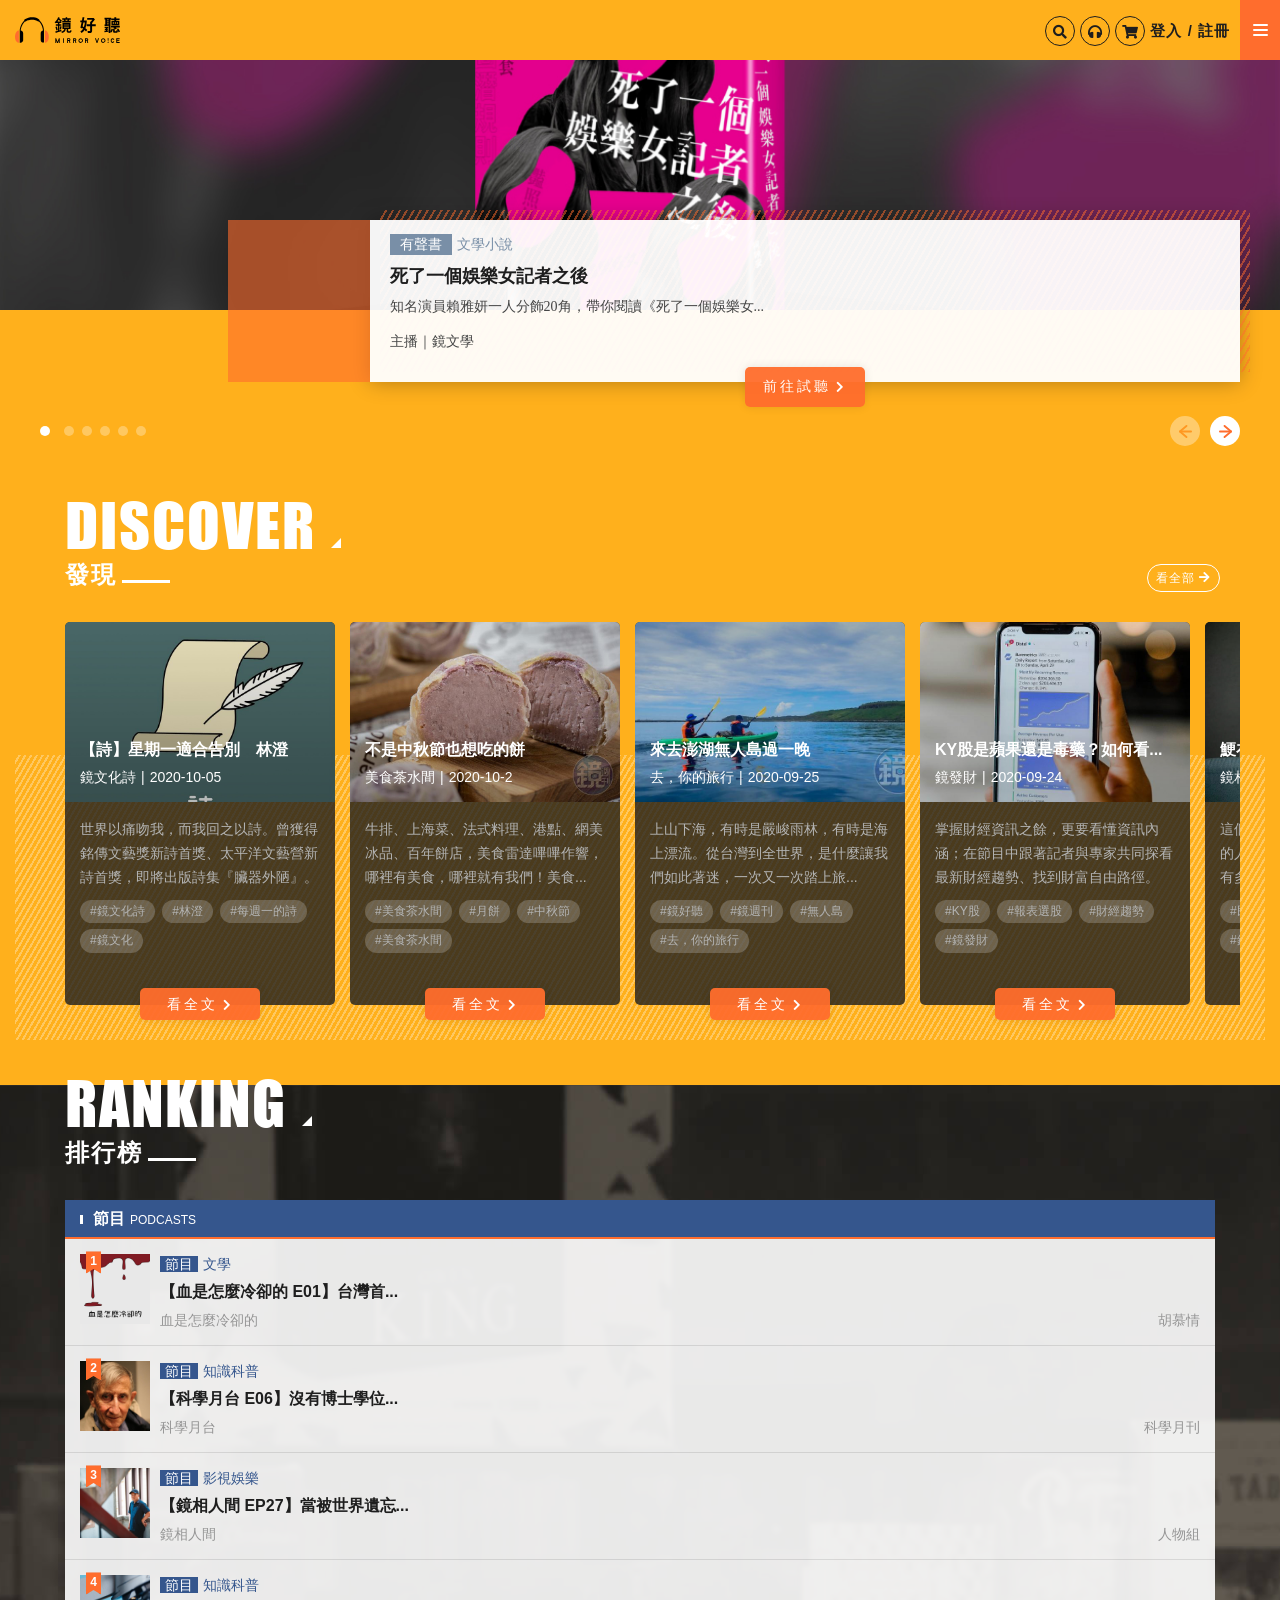
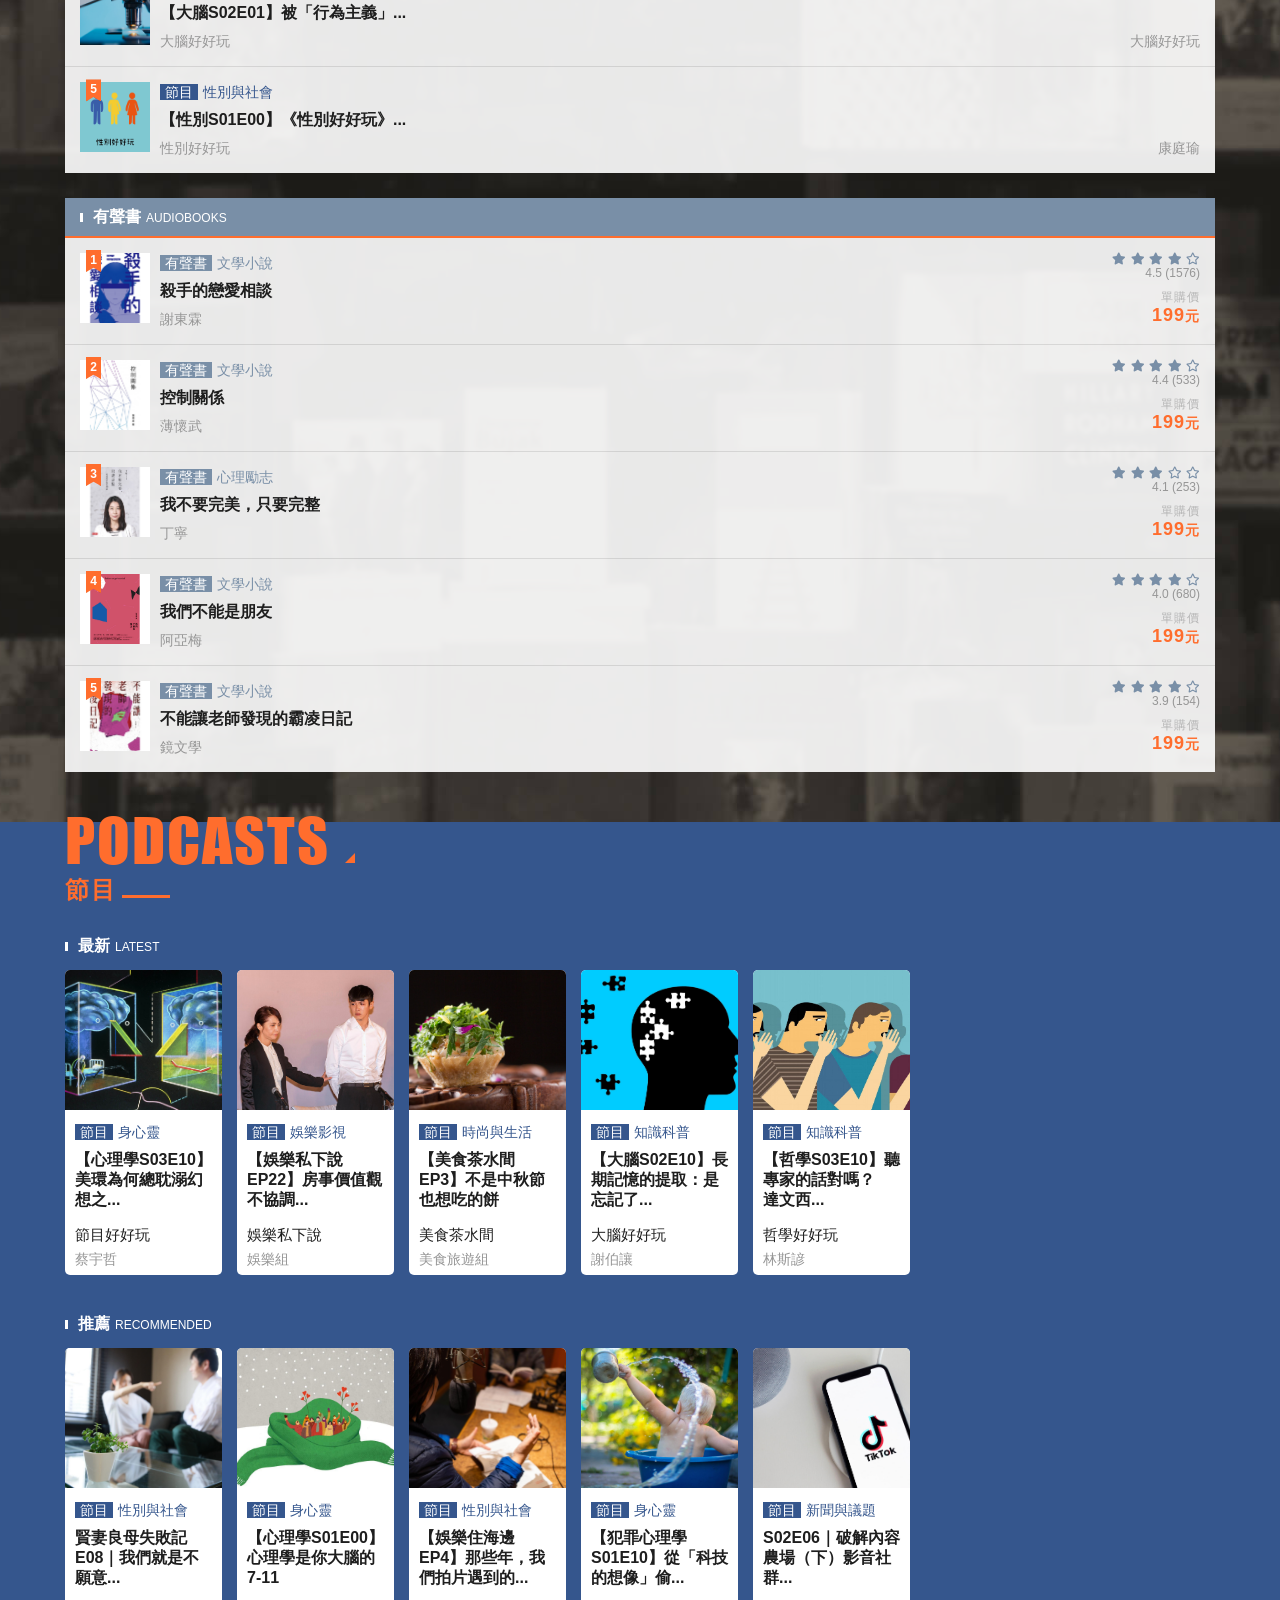
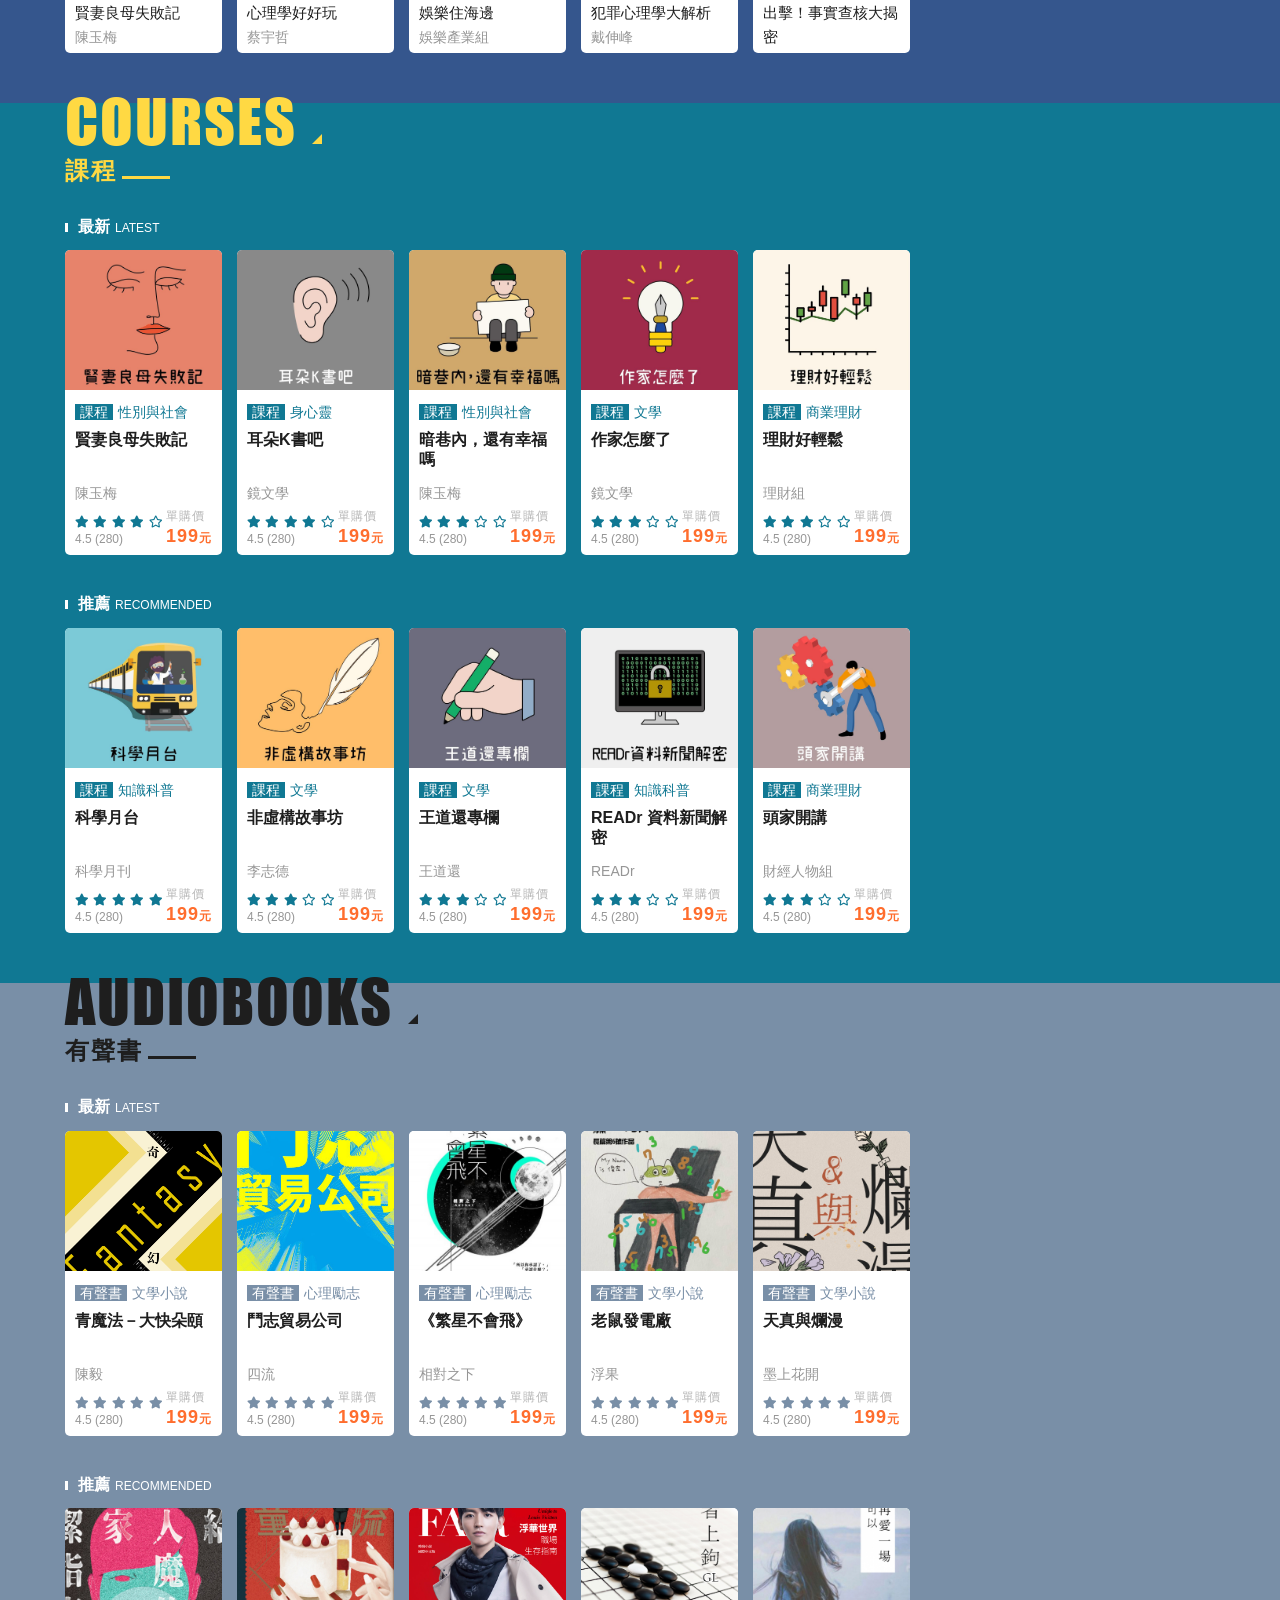
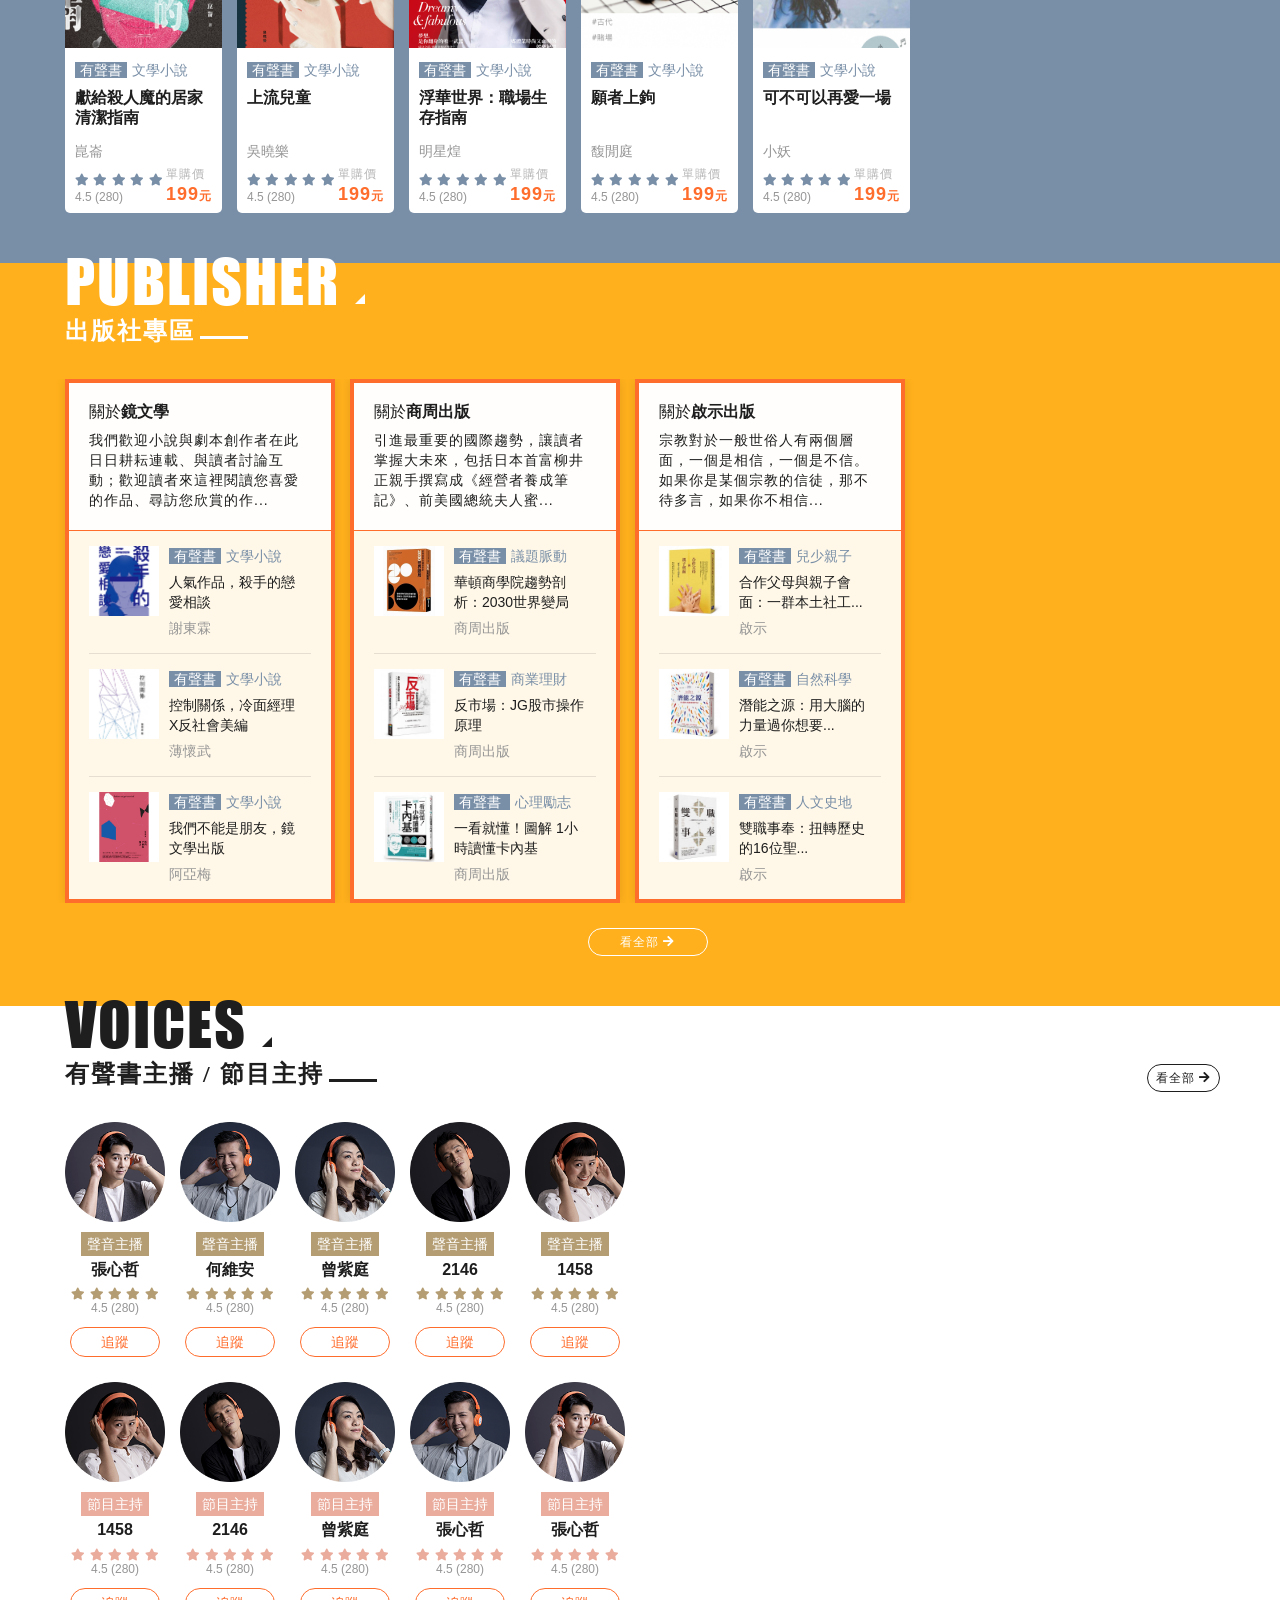
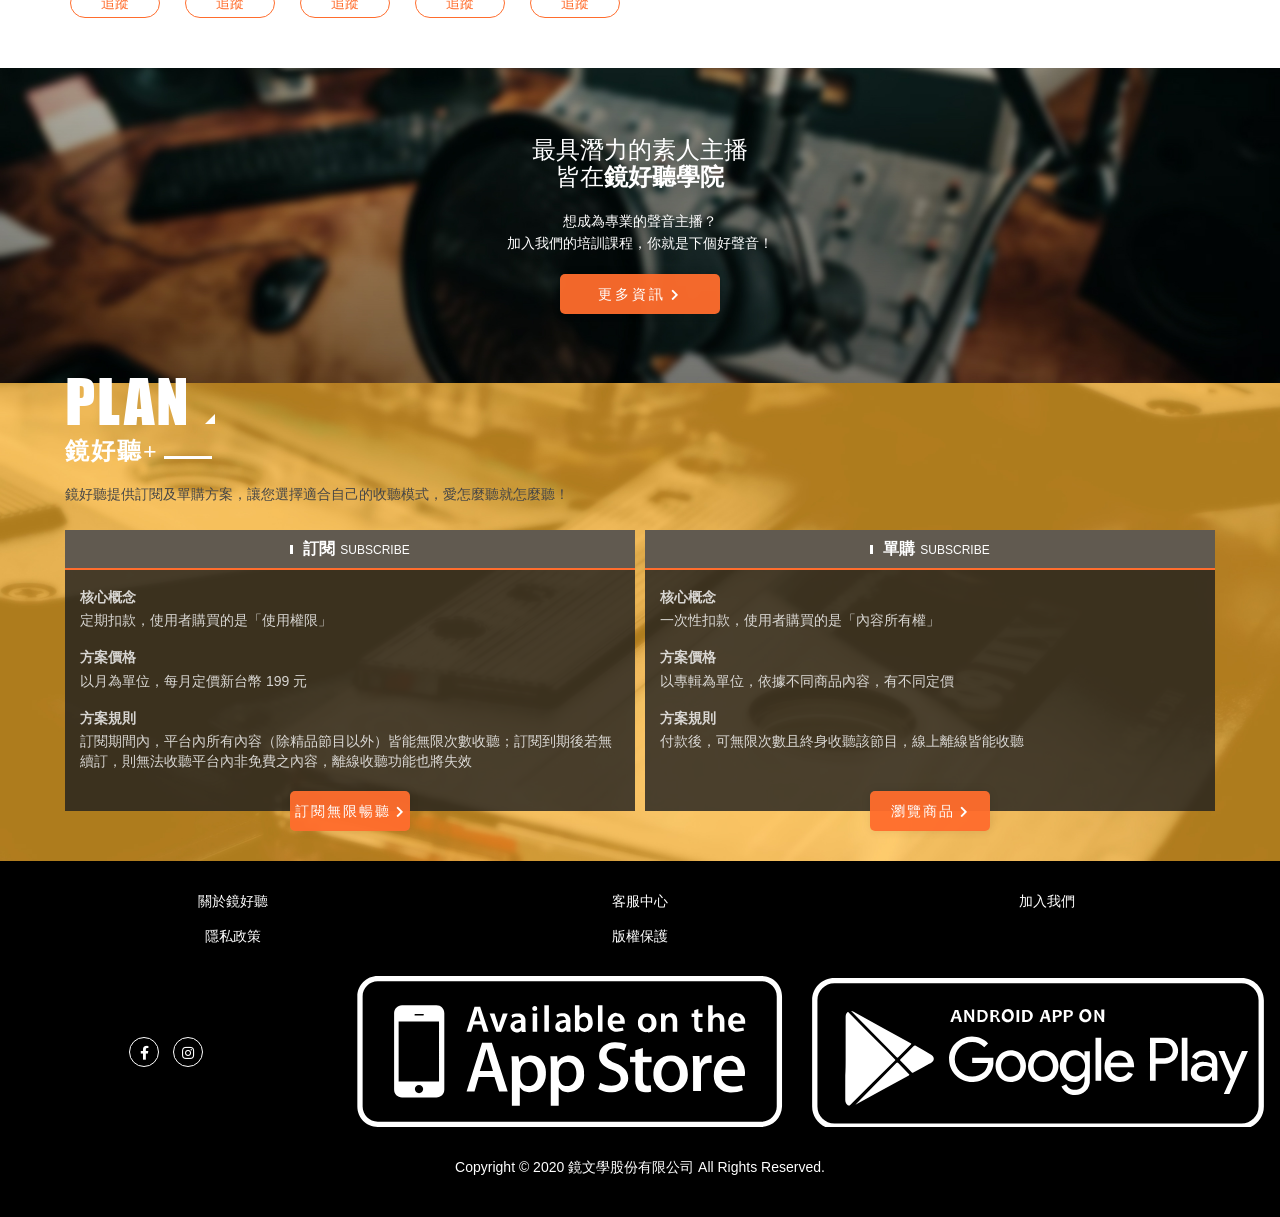
==== commit 0ccfcfe3: "Update index.html" ====
--- a/index.html
+++ b/index.html
@@ -52,12 +52,13 @@
         </div>
         <nav class="main-nav">
             <ul>
-                <li><a href="#">聽節目</a></li>
-                <li><a href="#">聽課程</a></li>
+                <li><a href="#">發現</a></li>
+                <li><a href="#">節目</a></li>
                 <li><a href="#">聽書</a></li>
-                <li><a href="#">聽主播</a></li>
-                <li><a href="#">聽企劃</a></li>
-                <li><a href="#">訂閱鏡好聽</a></li>
+                <li><a href="#">課程</a></li>
+                <li><a href="#">有聲書</a></li>
+                <li><a href="#">有聲書主播/節目主持</a></li>
+                <li><a href="#">鏡好聽+</a></li>
                 <li><a href="#">APP下載</a></li>
                 <li class="nav-icon">
                     <a class="icon facebook" href="#"><i class="fab fa-facebook-f"></i></a>
@@ -107,13 +108,13 @@
 
 
 
-        <!-- 聽企劃 -->
+        <!-- 發現 -->
         <section class="project">
             <div class="container">
                 <div class="title">
                     <div class="title-txt">
-                        <h2>PROJECT</h2>
-                        <p>聽企劃</p>
+                        <h2>DISCOVER</h2>
+                        <p>發現</p>
                     </div>
                     <div class="title-btn">
                         <a class="btn-more-oblong" href="project.html">看全部 <i class="fas fa-arrow-right"></i></a>
@@ -246,7 +247,7 @@
                 <div class="ranking-box">
                     <div class="ranking-item">
                         <div class="category-title">
-                            <h2>節目<span>AUDIO PROGRAMS</span></h2>
+                            <h2>節目<span>PODCASTS</span></h2>
                             <!-- <a class="btn-more-oblong" href="#">看全部 <i class="fas fa-arrow-right"></i></a> -->
                         </div>
                         <div class="rank-item">
@@ -511,13 +512,13 @@
 
 
 
-        <!-- 聽節目 -->
+        <!-- 節目 -->
         <section class="podcast">
             <div class="container">
                 <div class="title">
                     <div class="title-txt">
-                        <h2>AUDIO<br>PROGRAMS</h2>
-                        <p>聽節目</p>
+                        <h2>PODCASTS</h2>
+                        <p>節目</p>
                     </div>
                 </div>
                 <!-- 最新 -->
@@ -747,13 +748,13 @@
 
 
 
-        <!-- 聽課程 -->
+        <!-- 課程 -->
         <section class="course">
             <div class="container">
                 <div class="title">
                     <div class="title-txt">
                         <h2>COURSES</h2>
-                        <p>聽課程</p>
+                        <p>課程</p>
                     </div>
                 </div>
                 <!-- 最新 -->
@@ -1114,13 +1115,13 @@
 
 
 
-        <!-- 聽書 -->
+        <!-- 有聲書 -->
         <section class="audio">
             <div class="container">
                 <div class="title">
                     <div class="title-txt">
-                        <h2>AUDIO<br>BOOKS</h2>
-                        <p>聽書</p>
+                        <h2>AUDIOBOOKS</h2>
+                        <p>有聲書</p>
                     </div>
                 </div>
                 <!-- 最新 -->
@@ -1481,13 +1482,13 @@
 
 
 
-        <!-- 聽出版 -->
+        <!-- 出版社專區 -->
         <section class="publisher">
             <div class="container">
                 <div class="title">
                     <div class="title-txt">
                         <h2>PUBLISHER</h2>
-                        <p>聽出版</p>
+                        <p>出版社專區</p>
                     </div>
                 </div>
                 <div class="publisher-box">
@@ -1641,13 +1642,13 @@
 
 
 
-        <!-- 主播 / 主持人 -->
+        <!-- 有聲書主播 / 節目主持 -->
         <section class="voice">
             <div class="container">
                 <div class="title">
                     <div class="title-txt">
                         <h2>VOICES</h2>
-                        <p>主播 / 主持</p>
+                        <p>有聲書主播 / 節目主持</p>
                     </div>
                     <div class="title-btn">
                         <a class="btn-more-oblong" href="voice-personal.html">看全部 <i class="fas fa-arrow-right"></i></a>
@@ -1903,13 +1904,13 @@
 
 
 
-        <!-- 聽方案 -->
+        <!-- 鏡好聽+ -->
         <section class="plan">
             <div class="container">
                 <div class="title">
                     <div class="title-txt">
                         <h2>PLAN</h2>
-                        <p>聽方案</p>
+                        <p>鏡好聽+</p>
                     </div>
                 </div>
                 <p class="des">鏡好聽提供訂閱及單購方案，讓您選擇適合自己的收聽模式，愛怎麼聽就怎麼聽！</p>
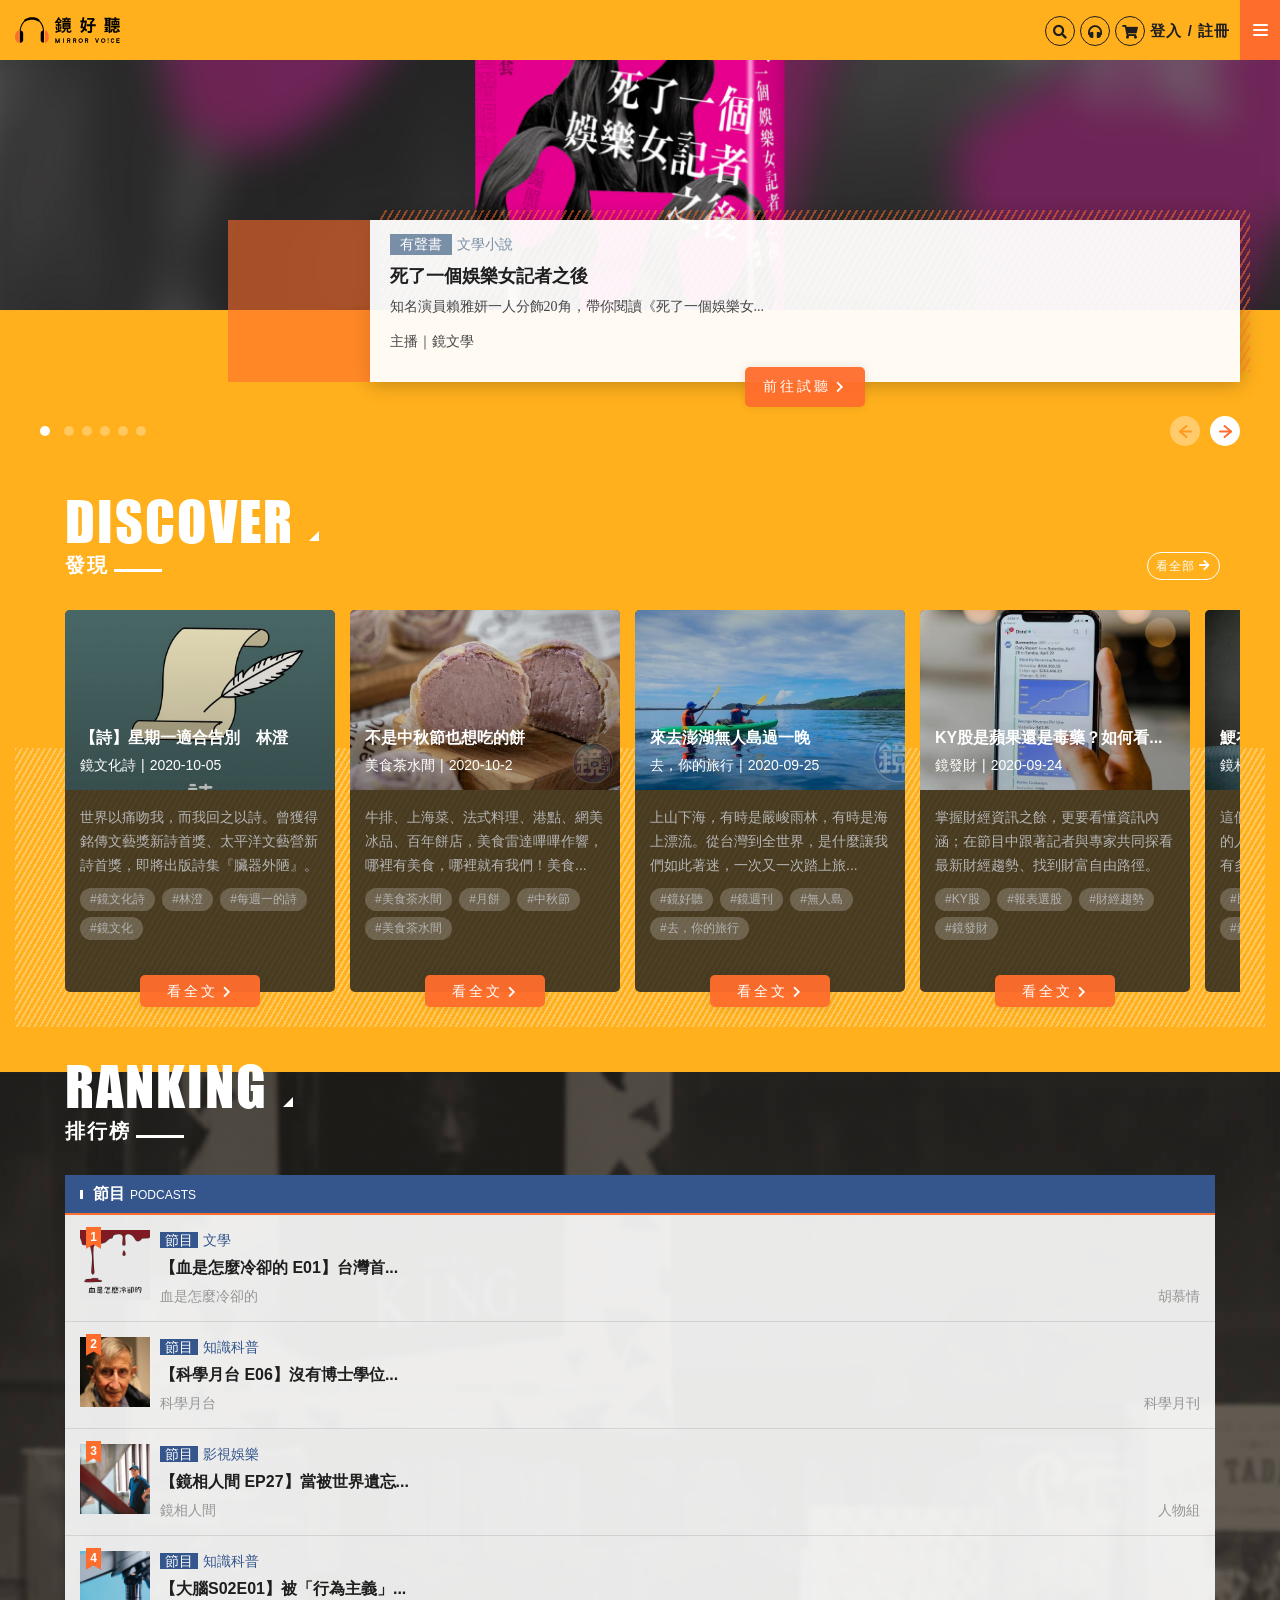
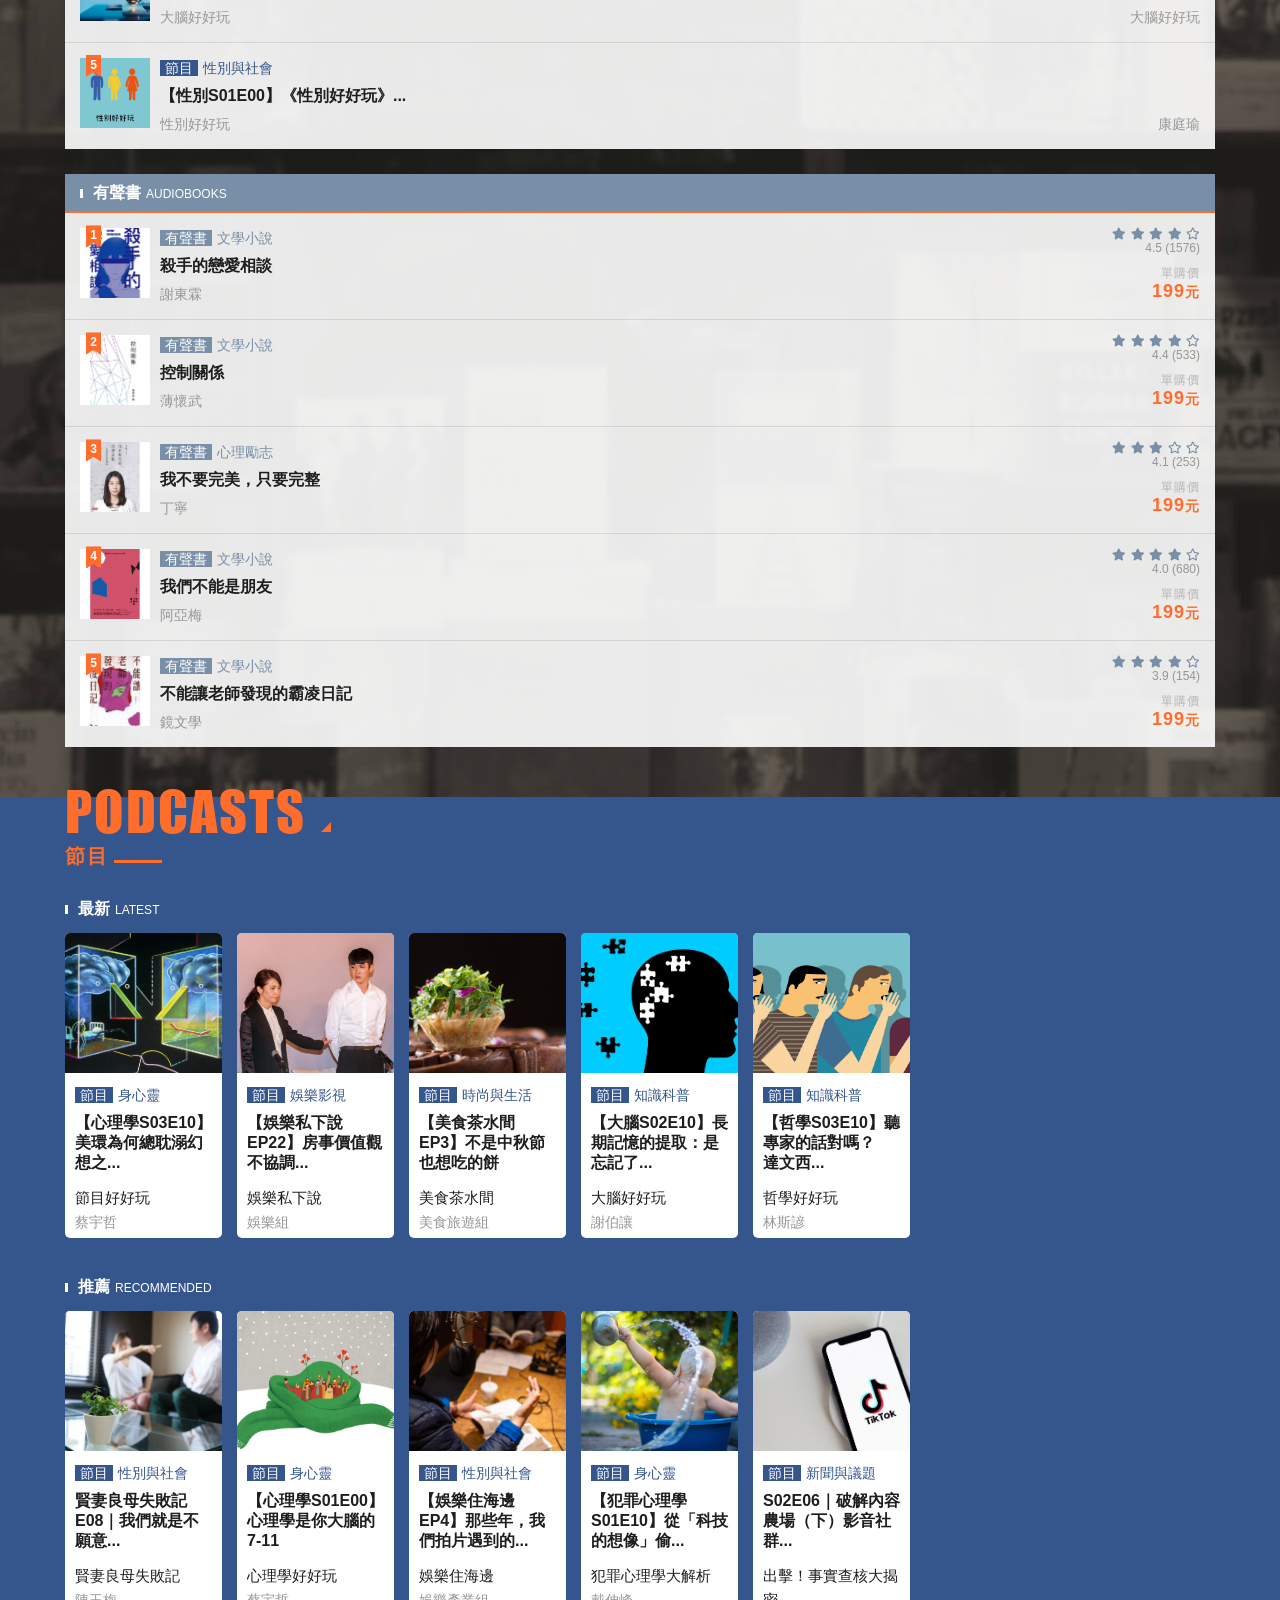
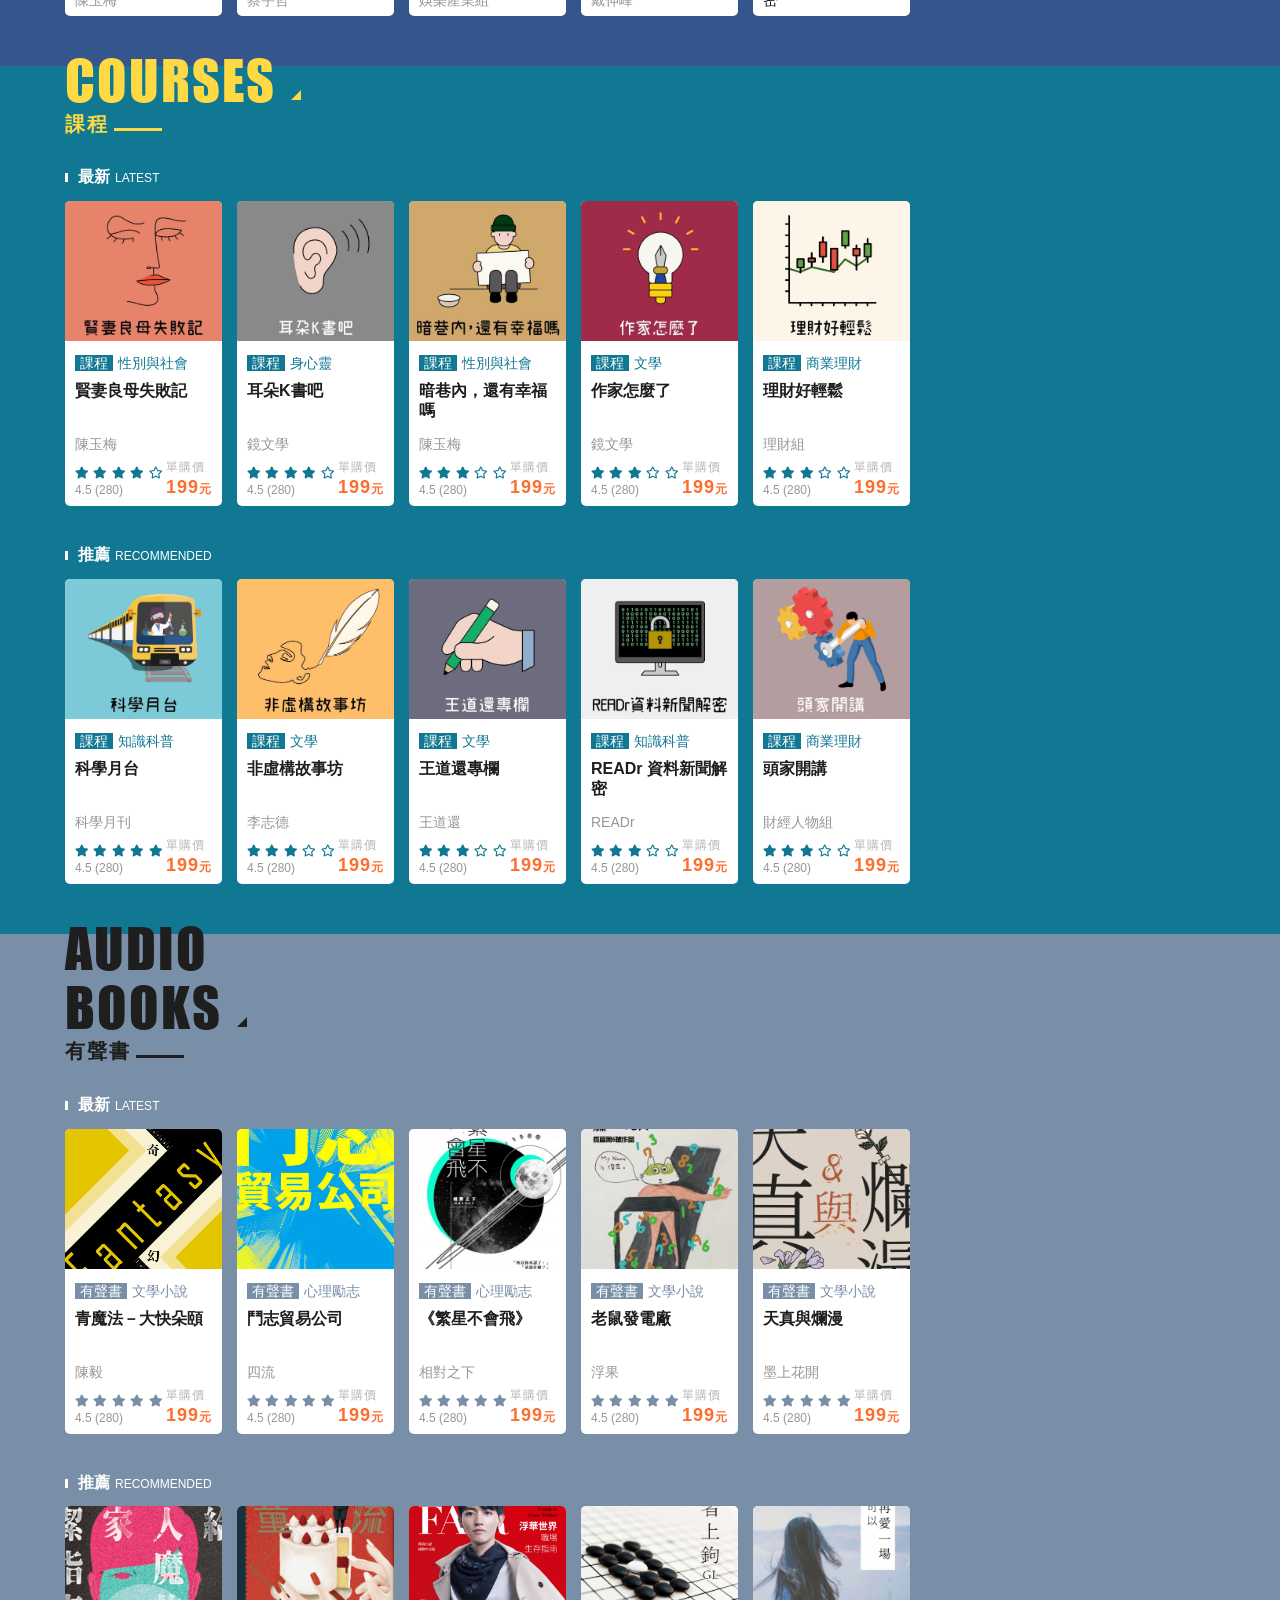
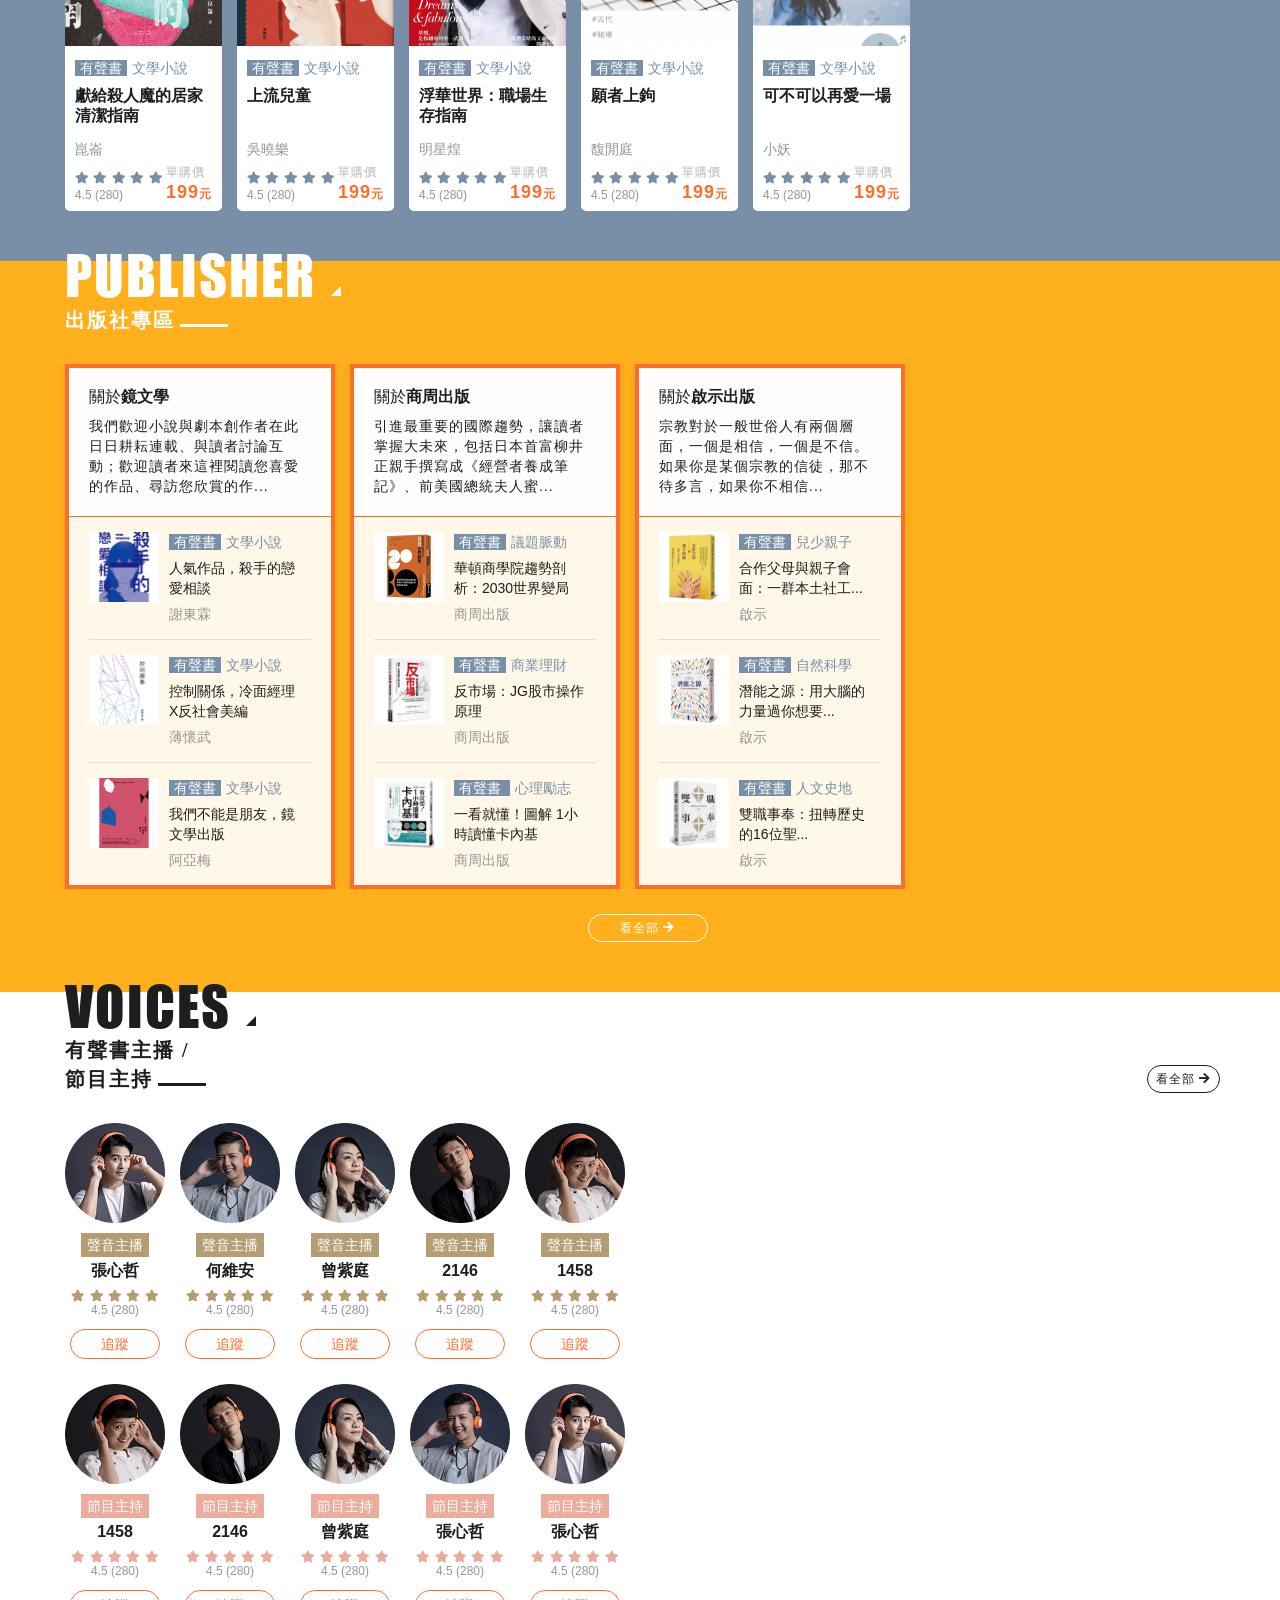
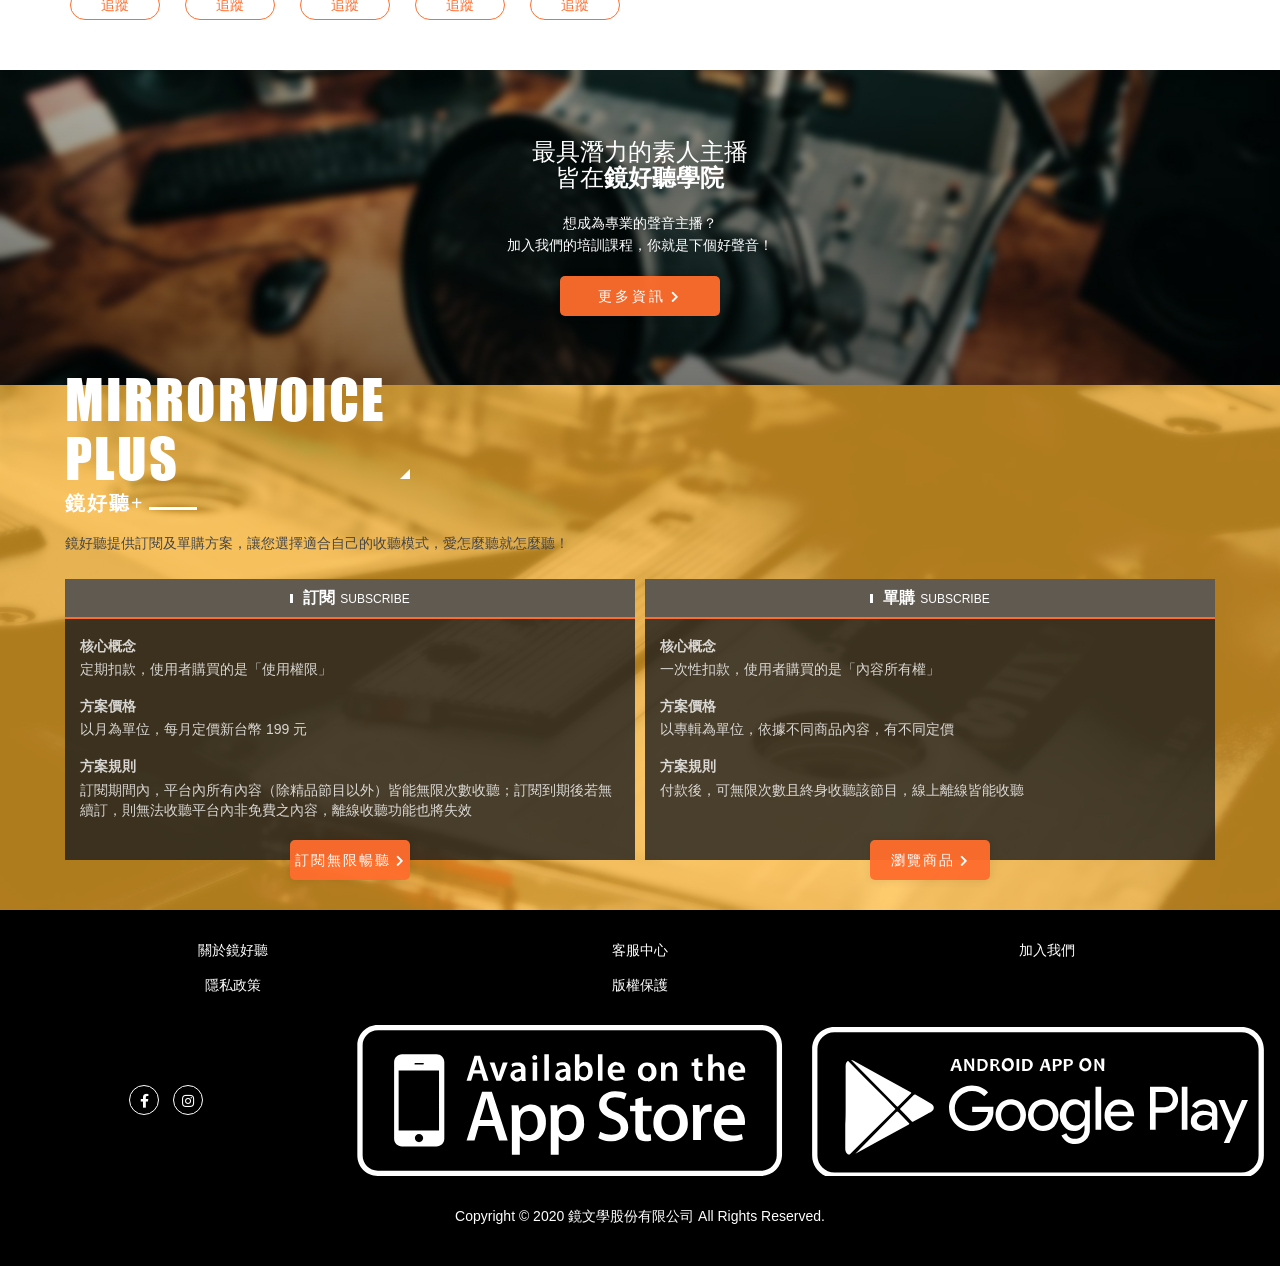
==== commit 84e6076c: "voice3.0" ====
--- a/index.html
+++ b/index.html
@@ -1120,7 +1120,7 @@
             <div class="container">
                 <div class="title">
                     <div class="title-txt">
-                        <h2>AUDIOBOOKS</h2>
+                        <h2>AUDIO<br>BOOKS</h2>
                         <p>有聲書</p>
                     </div>
                 </div>
@@ -1648,7 +1648,7 @@
                 <div class="title">
                     <div class="title-txt">
                         <h2>VOICES</h2>
-                        <p>有聲書主播 / 節目主持</p>
+                        <p>有聲書主播 /<br>節目主持</p>
                     </div>
                     <div class="title-btn">
                         <a class="btn-more-oblong" href="voice-personal.html">看全部 <i class="fas fa-arrow-right"></i></a>
@@ -1909,7 +1909,7 @@
             <div class="container">
                 <div class="title">
                     <div class="title-txt">
-                        <h2>PLAN</h2>
+                        <h2>MIRRORVOICE<br>PLUS</h2>
                         <p>鏡好聽+</p>
                     </div>
                 </div>
--- a/css/style.css
+++ b/css/style.css
@@ -103,7 +103,7 @@
 .title h2 {
 	display: inline-block;
 	font-family: Impact;
-	font-size: 60px;
+	font-size: 54px;
 	letter-spacing: 2px;
 	position: relative;
 	margin: 0;
@@ -122,7 +122,7 @@
 .title p {
 	display: block;
 	font-family: Noto Sans CJK TC;
-	font-size: 24px;
+	font-size: 20px;
 	font-weight: 600;
 	letter-spacing: 2px;
 	margin: 0;
@@ -140,7 +140,7 @@
 		font-size: 22px;
 	}
 	.title h2 {
-   		font-size: 50px;
+   		font-size: 44px;
 	}
 	.title h2::after {
     	right: -15px;
